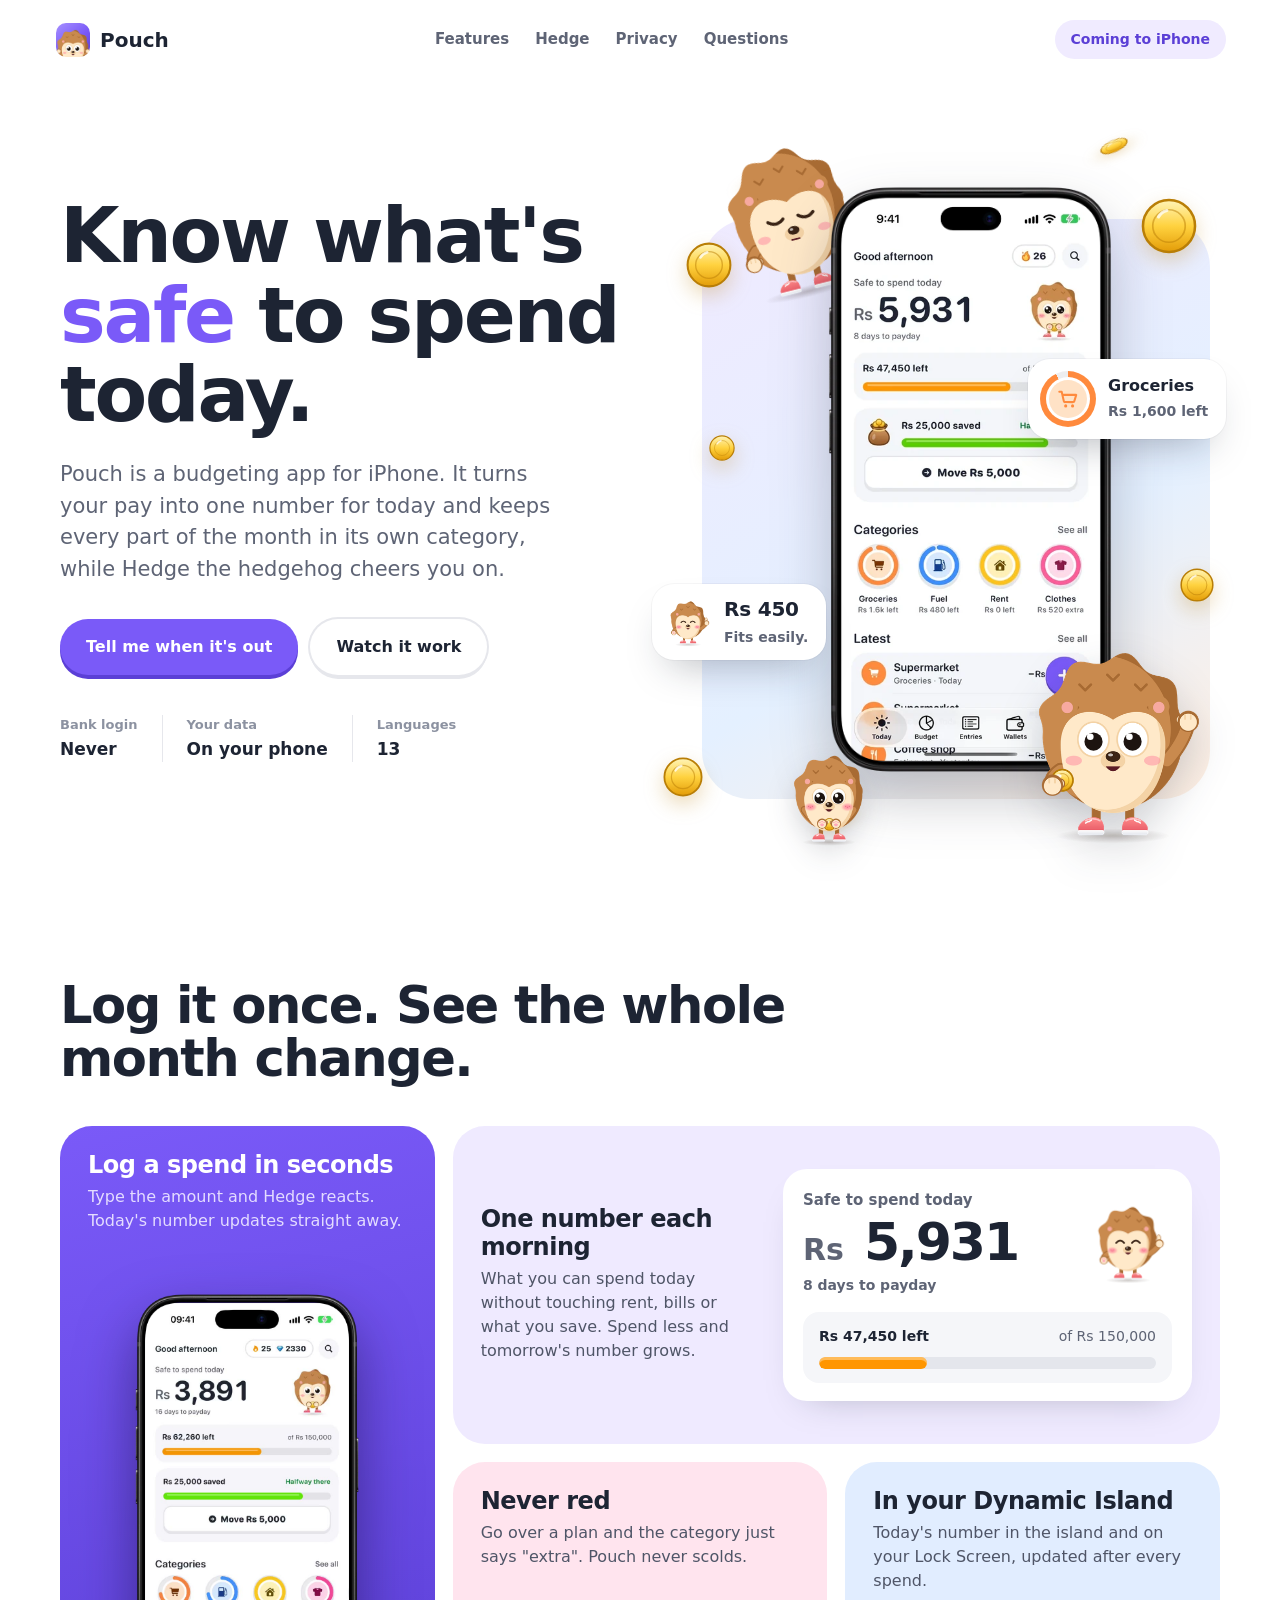
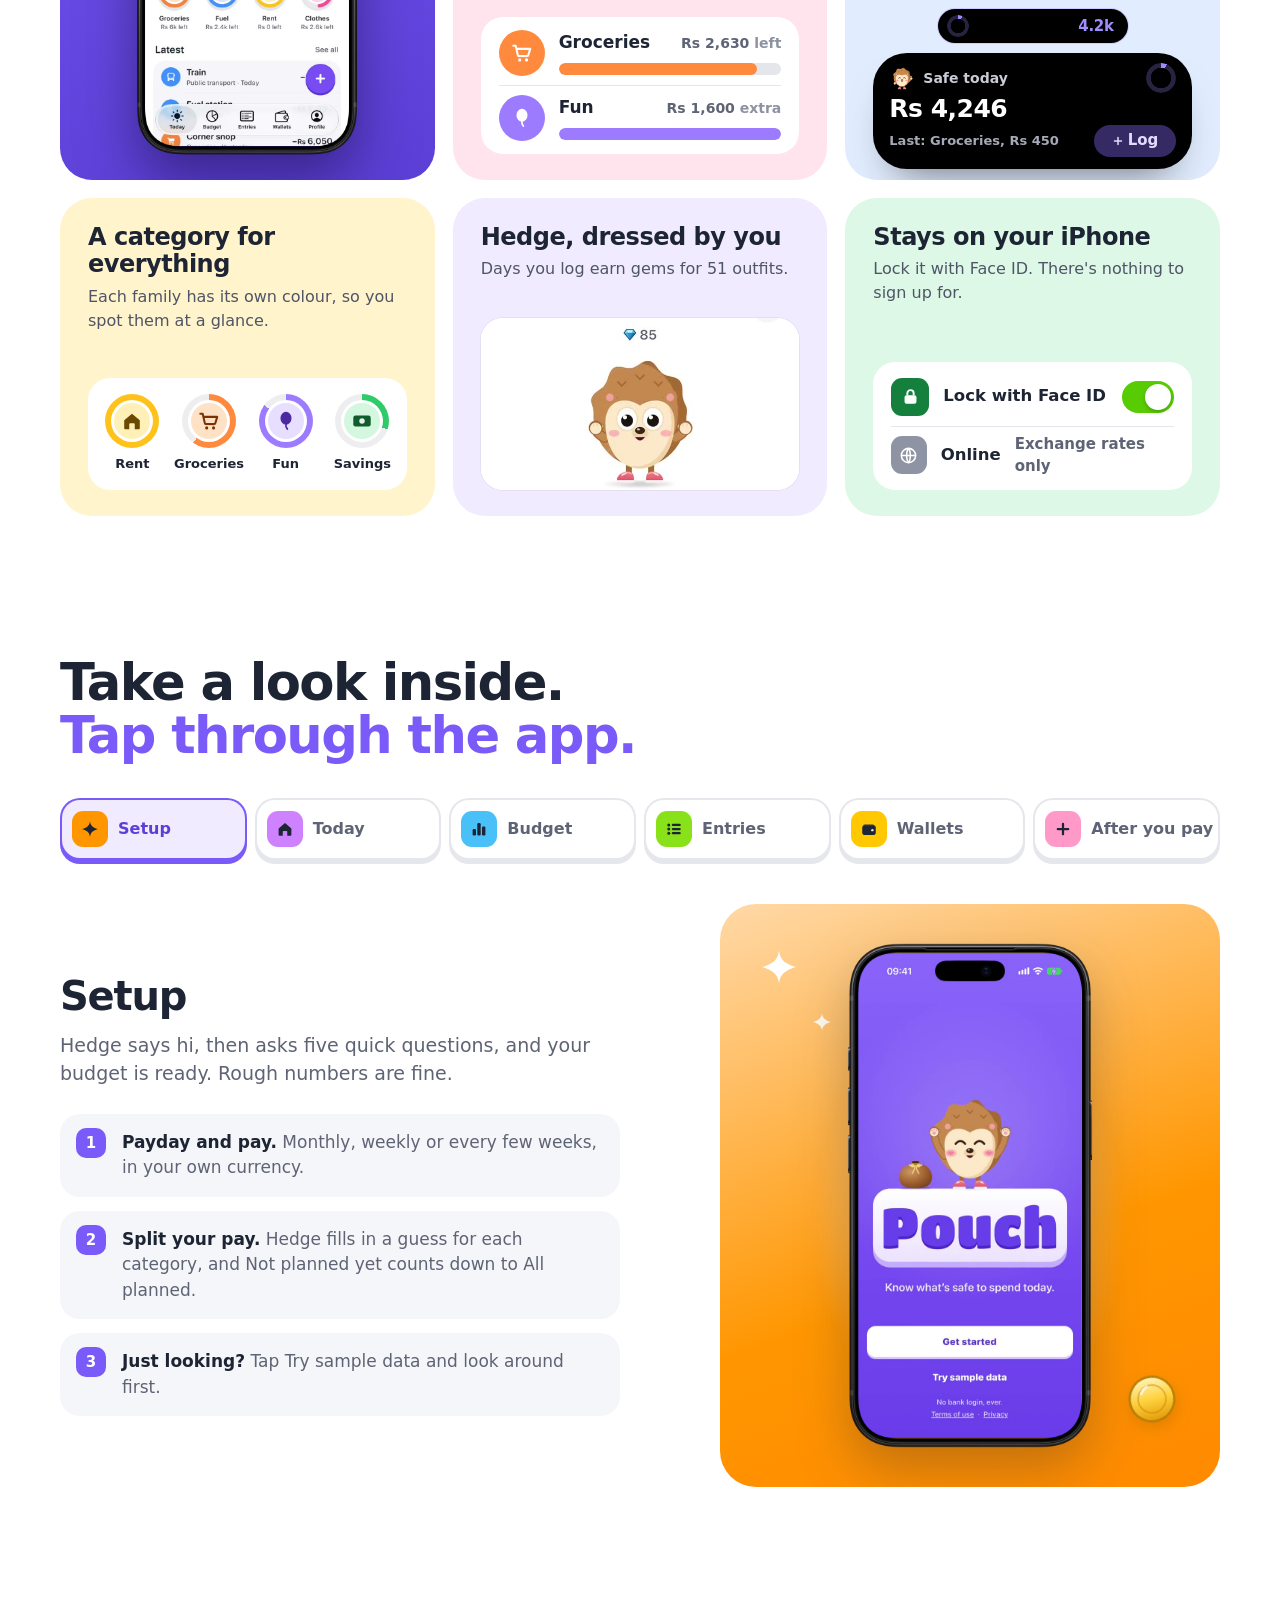
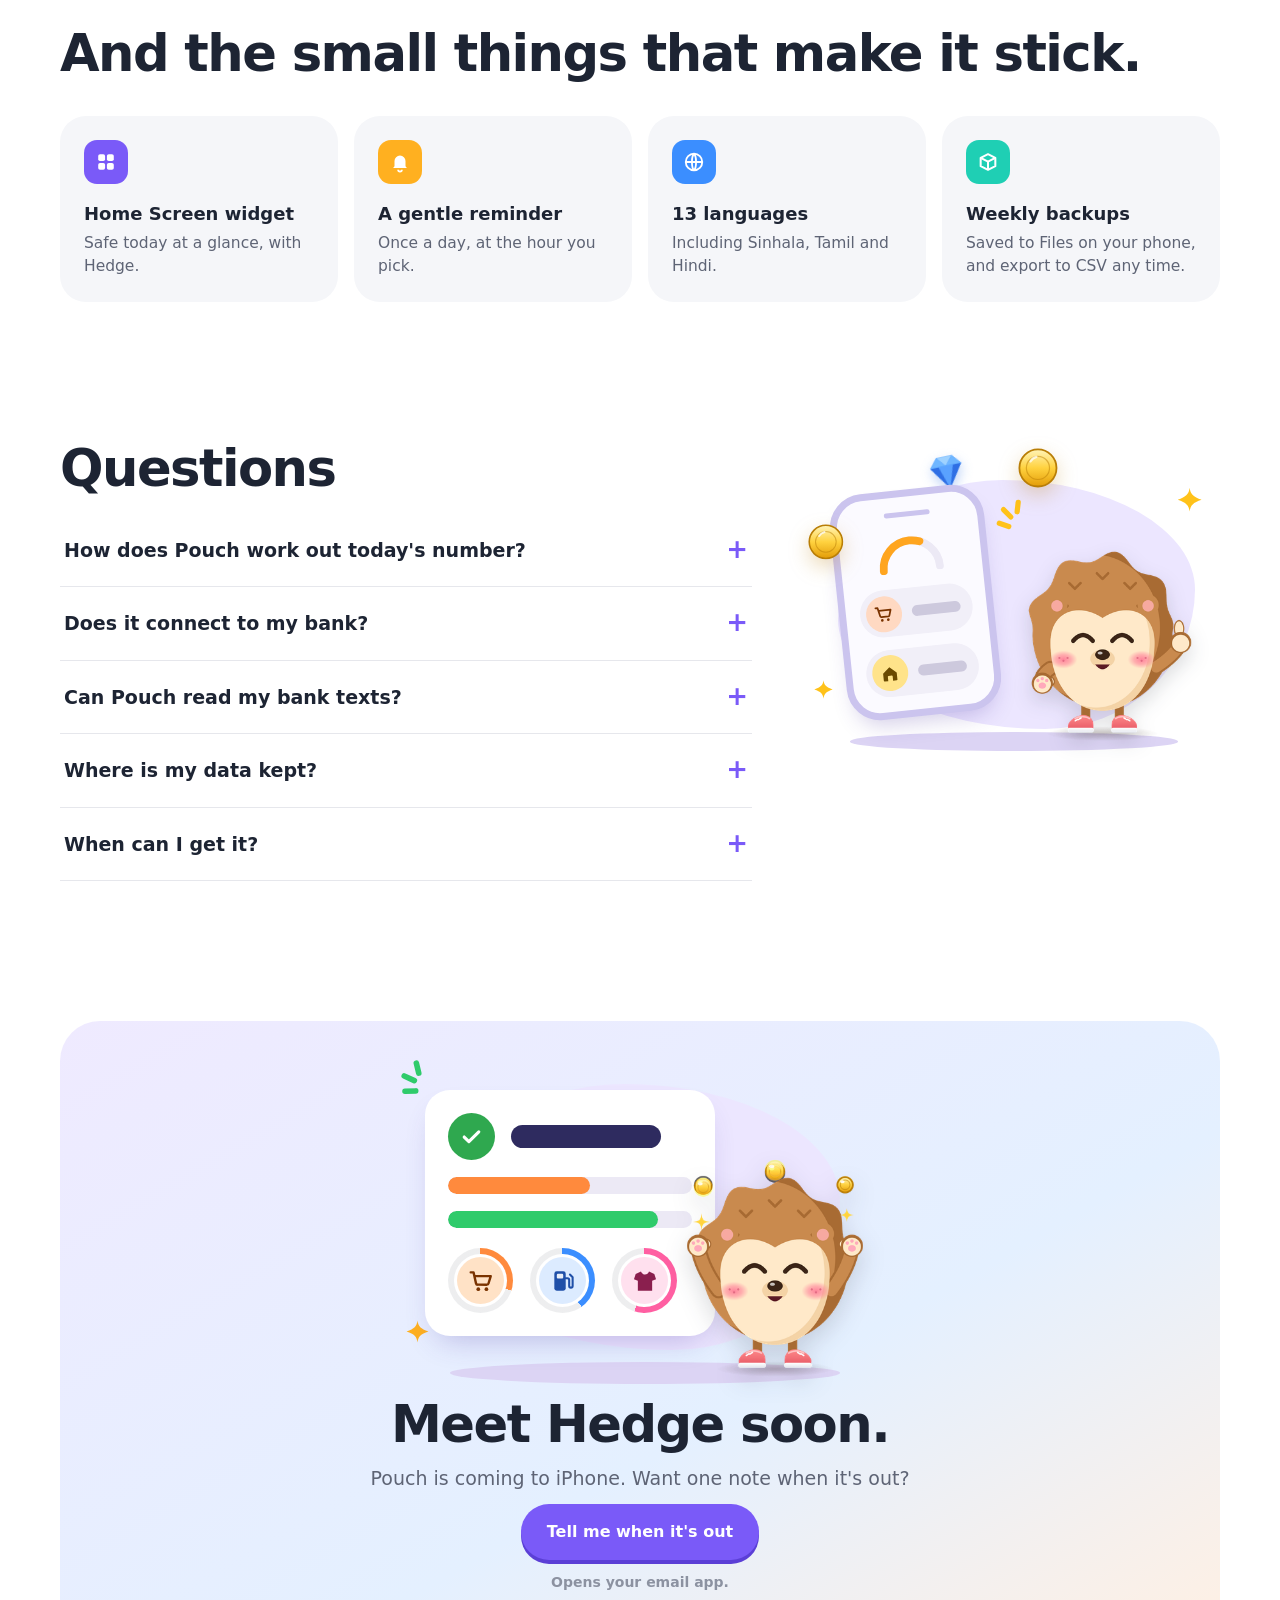
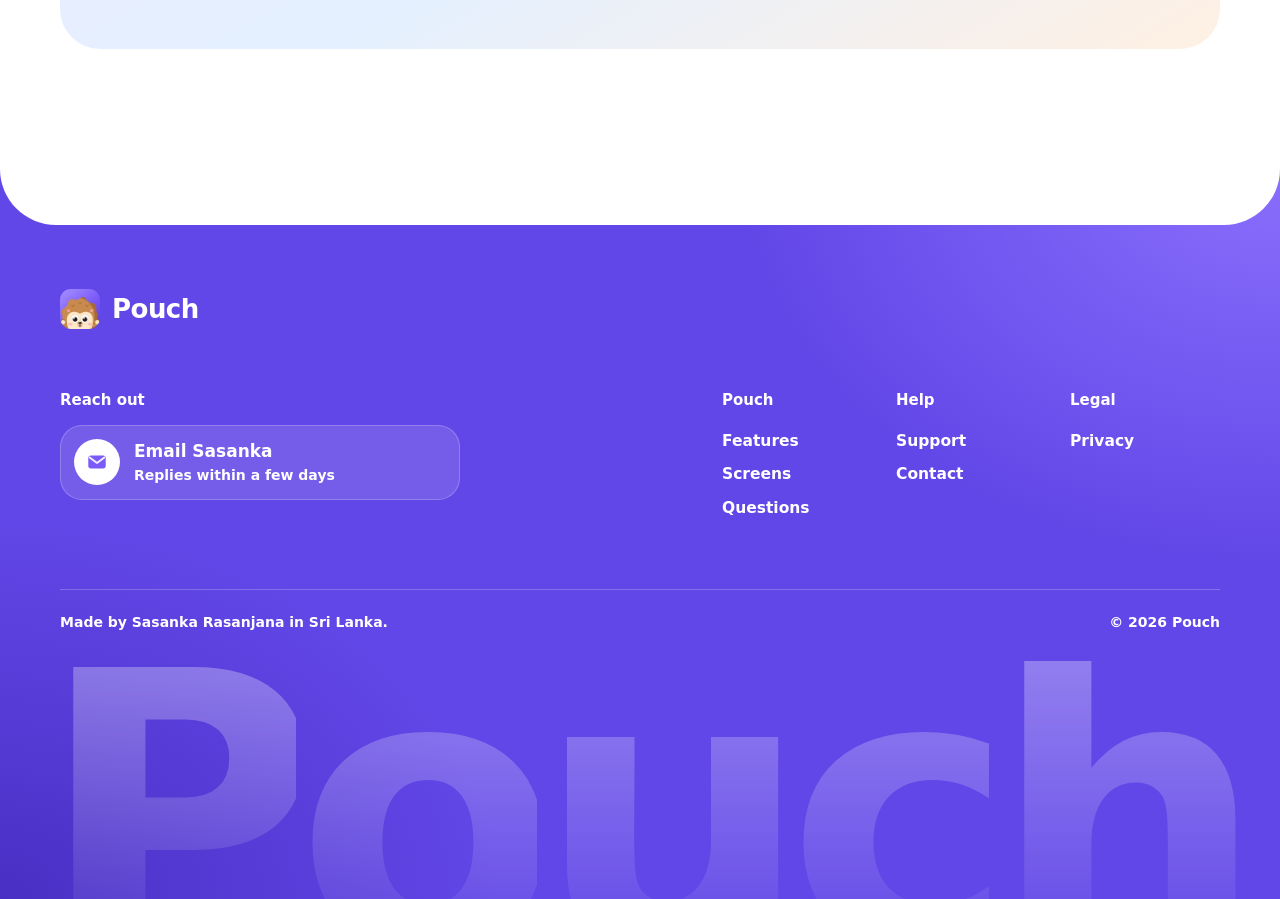
==== index.html @ 50c5413b "Setup clip re-recorded with Hedge's new face The whole setup flow from the current app: welcome intr" ====
<!doctype html>
<html lang="en">
<head>
<meta charset="utf-8">
<meta name="viewport" content="width=device-width, initial-scale=1">
<title>Pouch: a budgeting app that shows what's safe to spend today</title>
<meta name="description" content="Pouch is a budgeting app for iPhone: one safe-to-spend number for today, a category for every part of the month, and Hedge the hedgehog. No bank login.">
<meta name="theme-color" content="#FFFFFF">
<meta name="color-scheme" content="light">
<meta property="og:type" content="website">
<meta property="og:title" content="Pouch: know what's safe to spend today">
<meta property="og:description" content="One number for today, a category for every part of the month, and Hedge the hedgehog cheering you on. No bank login. Coming to iPhone.">
<meta property="og:image" content="https://sasankarasanjana29.github.io/hedge-site/assets/og.png">
<meta property="og:url" content="https://sasankarasanjana29.github.io/hedge-site/">
<meta property="og:image:width" content="1200">
<meta property="og:image:height" content="630">
<meta name="twitter:card" content="summary_large_image">
<link rel="icon" href="assets/favicon.png">
<link rel="apple-touch-icon" href="assets/icon-180.png">
<link rel="canonical" href="https://sasankarasanjana29.github.io/hedge-site/">
<script type="application/ld+json">{"@context": "https://schema.org", "@type": "MobileApplication", "name": "Pouch", "operatingSystem": "iOS", "applicationCategory": "FinanceApplication", "description": "A budgeting app for iPhone that shows what's safe to spend today, keeps every part of the month in its own category, and never asks for a bank login.", "url": "https://sasankarasanjana29.github.io/hedge-site/", "image": "https://sasankarasanjana29.github.io/hedge-site/assets/og.png", "inLanguage": ["en", "si", "ta", "hi", "bn", "es", "pt", "fr", "de", "ru", "ja", "zh", "id"], "author": {"@type": "Person", "name": "Sasanka Rasanjana"}}</script>
<link rel="stylesheet" href="site.css?v=20261112h">
</head>
<body>

<!-- Glyphs drawn once, in the spirit of the app's SF Symbols -->
<svg width="0" height="0" style="position:absolute" aria-hidden="true">
  <symbol id="i-house" viewBox="0 0 24 24"><path d="M3.5 11.2 12 4l8.5 7.2V20a1 1 0 0 1-1 1H15v-5.5a1 1 0 0 0-1-1h-4a1 1 0 0 0-1 1V21H4.5a1 1 0 0 1-1-1z" fill="currentColor"/></symbol>
  <symbol id="i-cart" viewBox="0 0 24 24"><path d="M2.5 4h2.6l2.3 10.2a1.5 1.5 0 0 0 1.5 1.2h8.6a1.5 1.5 0 0 0 1.4-1.1L21 7.5H6.4" fill="none" stroke="currentColor" stroke-width="2.2" stroke-linecap="round" stroke-linejoin="round"/><circle cx="9.5" cy="19.5" r="1.7" fill="currentColor"/><circle cx="17" cy="19.5" r="1.7" fill="currentColor"/></symbol>
  <symbol id="i-balloon" viewBox="0 0 24 24"><ellipse cx="12" cy="9" rx="6" ry="7" fill="currentColor"/><path d="M12 16v2c0 1.5 1.5 1.5 1.5 3" fill="none" stroke="currentColor" stroke-width="1.8" stroke-linecap="round"/></symbol>
  <symbol id="i-note" viewBox="0 0 24 24"><rect x="2.5" y="6" width="19" height="12" rx="2.5" fill="currentColor"/><circle cx="12" cy="12" r="3" fill="#fff" opacity=".9"/></symbol>
  <symbol id="i-plus" viewBox="0 0 24 24"><path d="M12 5v14M5 12h14" stroke="currentColor" stroke-width="3" stroke-linecap="round"/></symbol>
  <symbol id="i-check" viewBox="0 0 24 24"><path d="M5 12.5l4.5 4.5L19 7.5" fill="none" stroke="currentColor" stroke-width="3" stroke-linecap="round" stroke-linejoin="round"/></symbol>
  <symbol id="i-lock" viewBox="0 0 24 24"><rect x="4.5" y="10.5" width="15" height="10.5" rx="2.5" fill="currentColor"/><path d="M8 10.5V8a4 4 0 0 1 8 0v2.5" fill="none" stroke="currentColor" stroke-width="2.4"/></symbol>
  <symbol id="i-phone" viewBox="0 0 24 24"><rect x="6" y="2.5" width="12" height="19" rx="3" fill="none" stroke="currentColor" stroke-width="2.2"/><rect x="10" y="4.6" width="4" height="1.6" rx=".8" fill="currentColor"/></symbol>
  <symbol id="i-globe" viewBox="0 0 24 24"><circle cx="12" cy="12" r="9" fill="none" stroke="currentColor" stroke-width="2"/><path d="M3 12h18M12 3c3 3 3 15 0 18M12 3c-3 3-3 15 0 18" fill="none" stroke="currentColor" stroke-width="2"/></symbol>
  <symbol id="i-box" viewBox="0 0 24 24"><path d="M4 7.5 12 3.5l8 4v9l-8 4-8-4z" fill="none" stroke="currentColor" stroke-width="2.2" stroke-linejoin="round"/><path d="M4 7.5l8 4 8-4M12 11.5v9" fill="none" stroke="currentColor" stroke-width="2.2" stroke-linejoin="round"/></symbol>
  <symbol id="i-bell" viewBox="0 0 24 24"><path d="M6 16.5V11a6 6 0 0 1 12 0v5.5l1.5 2H4.5z" fill="currentColor"/><path d="M10 20.5a2 2 0 0 0 4 0" fill="none" stroke="currentColor" stroke-width="2"/></symbol>
  <linearGradient id="coin-g" x1="0" y1="0" x2="0" y2="1"><stop offset="0" stop-color="#FFF4B8"/><stop offset=".5" stop-color="#FFD23F"/><stop offset="1" stop-color="#E39C08"/></linearGradient>
  <symbol id="coin" viewBox="0 0 40 40"><circle cx="20" cy="20" r="18.6" fill="url(#coin-g)" stroke="#B97E06" stroke-width="1.8"/><circle cx="20" cy="20" r="11.6" fill="none" stroke="#B97E06" stroke-width="1.2" opacity=".5"/><path d="M12.5 13.5a10 10 0 0 1 6-4.6" stroke="#fff" stroke-width="2.2" stroke-linecap="round" fill="none" opacity=".75"/></symbol>
  <symbol id="i-fuel" viewBox="0 0 24 24"><rect x="4" y="3" width="10.5" height="18" rx="2.2" fill="currentColor"/><rect x="6.3" y="5.4" width="5.9" height="4.4" rx="1" fill="#fff" opacity=".9"/><path d="M14.5 9.5h1.6a1.6 1.6 0 0 1 1.6 1.6v5.4a1.6 1.6 0 0 0 3.2 0V8.6L18.4 6" fill="none" stroke="currentColor" stroke-width="1.9" stroke-linecap="round" stroke-linejoin="round"/></symbol>
  <symbol id="i-shirt" viewBox="0 0 24 24"><path d="M8.3 3.2 3.4 5.6 1.8 10.3l3.6 1.5V21h13.2v-9.2l3.6-1.5-1.6-4.7-4.9-2.4c-.6 1.7-2 2.7-3.7 2.7S8.9 4.9 8.3 3.2z" fill="currentColor"/></symbol>
  <symbol id="gem" viewBox="0 0 40 40"><path d="M5 14 12.5 5h15L35 14 20 36z" fill="#3B8EFF"/><path d="M5 14h30L20 36z" fill="#2F6FE4"/><path d="M12.5 5 20 14l7.5-9z" fill="#9FD2FF"/><path d="M5 14l7.5-9L20 14zM20 14l7.5-9L35 14z" fill="#6FB6FF"/><path d="M13 14h14L20 36z" fill="#5AA2FF"/></symbol>
  <symbol id="sparkle" viewBox="0 0 24 24"><path d="M12 1.5c.7 5.6 3 8 10.5 10.5C15 14.5 12.7 16.9 12 22.5c-.7-5.6-3-8-10.5-10.5C9 9.5 11.3 7.1 12 1.5z" fill="currentColor"/></symbol>
  <symbol id="pop" viewBox="0 0 40 40"><path d="M6 26 15 29M10 13l7 7M24 6l-1 9" stroke="currentColor" stroke-width="5" stroke-linecap="round" fill="none"/></symbol>
  <symbol id="i-grid"viewBox="0 0 24 24"><rect x="3.5" y="3.5" width="7.5" height="7.5" rx="2" fill="currentColor"/><rect x="13" y="3.5" width="7.5" height="7.5" rx="2" fill="currentColor"/><rect x="3.5" y="13" width="7.5" height="7.5" rx="2" fill="currentColor"/><rect x="13" y="13" width="7.5" height="7.5" rx="2" fill="currentColor"/></symbol>
  <symbol id="i-chart" viewBox="0 0 24 24"><rect x="3.5" y="12" width="4.5" height="8.5" rx="1.6" fill="currentColor"/><rect x="9.75" y="4" width="4.5" height="16.5" rx="1.6" fill="currentColor"/><rect x="16" y="8.5" width="4.5" height="12" rx="1.6" fill="currentColor"/></symbol>
  <symbol id="i-list" viewBox="0 0 24 24"><g fill="currentColor"><circle cx="5" cy="6.5" r="2"/><circle cx="5" cy="12" r="2"/><circle cx="5" cy="17.5" r="2"/><rect x="9" y="5" width="12" height="3" rx="1.5"/><rect x="9" y="10.5" width="12" height="3" rx="1.5"/><rect x="9" y="16" width="12" height="3" rx="1.5"/></g></symbol>
  <symbol id="i-wallet" viewBox="0 0 24 24"><path d="M5 5.5h12a1.5 1.5 0 0 1 1.5 1.5v1H5.5a1 1 0 0 1 0-2" fill="currentColor" opacity=".6"/><rect x="3" y="7" width="18" height="13" rx="3" fill="currentColor"/><circle cx="16.5" cy="13.5" r="1.6" fill="#fff" opacity=".9"/></symbol>
  <symbol id="i-chev" viewBox="0 0 24 24"><path d="M14.5 5.5 8 12l6.5 6.5" fill="none" stroke="currentColor" stroke-width="2.6" stroke-linecap="round" stroke-linejoin="round"/></symbol>
  <symbol id="i-mail" viewBox="0 0 24 24"><rect x="2.5" y="5" width="19" height="14" rx="3" fill="currentColor"/><path d="m4 7 8 6 8-6" fill="none" stroke="#fff" stroke-width="2" stroke-linecap="round" stroke-linejoin="round" opacity=".9"/></symbol>
</svg>

<header class="nav" id="nav">
  <a class="brand" href="#top" aria-label="Pouch"><img src="assets/icon-180.png" alt="" width="34" height="34"><span>Pouch</span></a>
  <nav class="links" aria-label="Sections">
    <a href="#features">Features</a>
    <a href="#hedge">Hedge</a>
    <a href="#privacy">Privacy</a>
    <a href="#faq">Questions</a>
  </nav>
  <span class="soon">Coming to iPhone</span>
</header>

<!-- A stack of coins at the page's left edge: a coin drops on for each stretch you read (site.js) -->
<div class="side-stack" aria-hidden="true"><div class="stack"></div></div>

<main id="top">

  <!-- ===== Hero: the promise on the left, the app composed on the right ===== -->
  <section class="hero">
    <div class="hero-copy">
      <h1>Know what's <span class="hl">safe</span> to spend today.</h1>
      <p class="lede">Pouch is a budgeting app for iPhone. It turns your pay into one number for today and keeps every part of the month in its own category, while Hedge the hedgehog cheers you on.</p>
      <div class="ctas">
        <a class="btn primary" href="mailto:sasanka.rasanjana29@gmail.com?subject=Tell%20me%20when%20Pouch%20is%20out&amp;body=Hi%2C%20please%20let%20me%20know%20when%20Pouch%20is%20on%20the%20App%20Store.">Tell me when it's out</a>
        <a class="btn ghost" href="#features">Watch it work</a>
      </div>
      <dl class="spec">
        <div><dt>Bank login</dt><dd>Never</dd></div>
        <div><dt>Your data</dt><dd>On your phone</dd></div>
        <div><dt>Languages</dt><dd>13</dd></div>
      </dl>
    </div>

    <div class="hero-art" aria-hidden="true">
      <div class="blob"></div>
      <!-- Coins drifting round the phone: some face on, some tipped onto their edge -->
      <svg class="coin c1"><use href="#coin"/></svg>
      <svg class="coin c2 tilt"><use href="#coin"/></svg>
      <svg class="coin c3"><use href="#coin"/></svg>
      <svg class="coin c4 tilt"><use href="#coin"/></svg>
      <svg class="coin c5"><use href="#coin"/></svg>
      <svg class="coin c6"><use href="#coin"/></svg>
      <svg class="coin c7 tilt"><use href="#coin"/></svg>
      <svg class="coin c8"><use href="#coin"/></svg>
      <!-- Sleepy Hedge peeking out from behind the phone -->
      <!-- Hedge asleep behind the phone: he breathes, and z's drift up from him on a loop (site.css) -->
      <div class="hedge-peek" aria-hidden="true"><img src="assets/hedge-sleepy-still.png" alt="" width="360" height="360"><span class="z z1">z</span><span class="z z2">z</span><span class="z z3">z</span></div>
      <figure class="phone hero-phone">
        <img src="assets/screen-today.webp?v=2" alt="" width="402" height="874">
      </figure>
      <div class="float react-card"><img src="assets/hedge-thumbsUp.png" alt=""><div><b>Rs 450</b><span>Fits easily.</span></div></div>
      <div class="float ring-card">
        <span class="ring" style="--p:.93;--c:#FF8A3D;--t:#FFE2C6"><svg><use href="#i-cart"/></svg></span>
        <div><b>Groceries</b><span>Rs 1,600 left</span></div>
      </div>
      <!-- Waving Hedge with his pupils drawn live (in the picture's own 360 px units) so they follow the cursor -->
      <div class="hero-hedge">
        <img src="assets/hedge-wave-eyes.png" alt="" width="360" height="360">
        <svg class="eyes" viewBox="0 0 360 360">
          <clipPath id="eye-l"><ellipse cx="131" cy="163.4" rx="27.7" ry="30.8"/></clipPath>
          <clipPath id="eye-r"><ellipse cx="205.6" cy="162.5" rx="28.1" ry="31.7"/></clipPath>
          <g clip-path="url(#eye-l)"><g class="pupil" data-eye="131 163.4 9.3 12.4" data-rest="131.7 168"><circle cx="131.7" cy="168" r="17.2" fill="#1D1410"/><circle cx="125.6" cy="158.7" r="6.3" fill="#fff"/></g></g>
          <g clip-path="url(#eye-r)"><g class="pupil" data-eye="205.6 162.5 9.7 13.3" data-rest="205.7 168"><circle cx="205.7" cy="168" r="17.2" fill="#1D1410"/><circle cx="199.7" cy="158.7" r="6.3" fill="#fff"/></g></g>
        </svg>
      </div>
      <img class="hedge-small" src="assets/hedge-hold.png" alt="">
    </div>
  </section>

  <!-- ===== Bento: every feature, each card drawn in the app's own style ===== -->
  <section class="bento-wrap" id="features">
    <h2>Log it once. See the whole month change.</h2>
    <div class="bento">

      <!-- Tall: the habit itself, as a real recording -->
      <article class="card tall lav-deep">
        <div class="card-copy"><h3>Log a spend in seconds</h3><p>Type the amount and Hedge reacts. Today's number updates straight away.</p></div>
        <figure class="phone clip-phone"><video class="clip" src="assets/clip-log.mp4" poster="assets/clip-log.jpg" muted loop playsinline preload="metadata" aria-label="Logging Rs 450 in Groceries: Hedge says it fits easily, and Groceries drops to Rs 5,560 left"></video></figure>
      </article>

      <article class="card wide lav">
        <div class="card-copy"><h3>One number each morning</h3><p>What you can spend today without touching rent, bills or what you save. Spend less and tomorrow's number grows.</p></div>
        <div class="art safe-art">
          <div class="safe-num"><small>Safe to spend today</small><strong><span>Rs</span> 5,931</strong><em>8 days to payday</em></div>
          <img src="assets/hedge-thumbsUp.png" alt="" width="120" height="120">
          <div class="month-bar"><div><b>Rs 47,450 left</b><span>of Rs 150,000</span></div><i><u style="width:32%"></u></i></div>
        </div>
      </article>

      <article class="card rose">
        <div class="card-copy"><h3>Never red</h3><p>Go over a plan and the category just says "extra". Pouch never scolds.</p></div>
        <div class="art pot-rows">
          <div class="pot-row">
            <span class="dot" style="background:#FF8A3D"><svg><use href="#i-cart"/></svg></span>
            <div class="pot-mid"><div class="pot-top"><b>Groceries</b><span><em>Rs 2,630</em> left</span></div><i><u style="width:89%;background:#FF8A3D"></u></i></div>
          </div>
          <div class="pot-row">
            <span class="dot" style="background:#9D7BFF"><svg><use href="#i-balloon"/></svg></span>
            <div class="pot-mid"><div class="pot-top"><b>Fun</b><span><em>Rs 1,600</em> extra</span></div><i><u style="width:100%;background:#9D7BFF"></u></i></div>
          </div>
        </div>
      </article>

      <article class="card sky">
        <div class="card-copy"><h3>In your Dynamic Island</h3><p>Today's number in the island and on your Lock Screen, updated after every spend.</p></div>
        <div class="art isl-stack">
          <div class="island compact"><span class="cring" style="--p:.063"></span><span class="cam"></span><b>4.2k</b></div>
          <div class="island mini">
            <div class="isl-top"><img src="assets/hedge-thumbsUp.png" alt=""><span>Safe today</span><span class="ering" style="--p:.063"></span></div>
            <strong>Rs 4,246</strong>
            <div class="isl-row"><span>Last: Groceries, Rs 450</span><i><svg><use href="#i-plus"/></svg>Log</i></div>
          </div>
        </div>
      </article>

      <article class="card hon">
        <div class="card-copy"><h3>A category for everything</h3><p>Each family has its own colour, so you spot them at a glance.</p></div>
        <div class="art rings-row">
          <div class="pr"><span class="ring" style="--p:1;--c:#FFC21A;--t:#FFF0B8"><svg style="color:#6B4A00"><use href="#i-house"/></svg></span><b>Rent</b><small>Paid</small></div>
          <div class="pr"><span class="ring" style="--p:.6;--c:#FF8A3D;--t:#FFE2C6"><svg style="color:#7A3300"><use href="#i-cart"/></svg></span><b>Groceries</b><small>Rs 2.6k left</small></div>
          <div class="pr"><span class="ring" style="--p:.85;--c:#9D7BFF;--t:#E8DEFF"><svg style="color:#4A2A9E"><use href="#i-balloon"/></svg></span><b>Fun</b><small>Rs 900 left</small></div>
          <div class="pr"><span class="ring" style="--p:.3;--c:#2FCB6B;--t:#D4F7DF"><svg style="color:#0F5C2C"><use href="#i-note"/></svg></span><b>Savings</b><small>Rs 10k left</small></div>
        </div>
      </article>

      <!-- Tall: Hedge being dressed, as a real recording -->
      <article class="card grape" id="hedge">
        <div class="card-copy"><h3>Hedge, dressed by you</h3><p>Days you log earn gems for 51 outfits.</p></div>
        <div class="closeup"><video class="clip" src="assets/clip-wardrobe.mp4" poster="assets/clip-wardrobe.jpg" muted loop playsinline preload="metadata" aria-label="Trying a beanie, a party hat and round glasses on Hedge"></video></div>
      </article>

      <article class="card leaf" id="privacy">
        <div class="card-copy"><h3>Stays on your iPhone</h3><p>Lock it with Face ID. There's nothing to sign up for.</p></div>
        <div class="art rows">
          <div class="r"><span class="tile" style="background:#15803D"><svg><use href="#i-lock"/></svg></span><b>Lock with Face ID</b><i class="switch on"></i></div>
          <div class="r"><span class="tile" style="background:#8E94A3"><svg><use href="#i-globe"/></svg></span><b>Online</b><span class="val">Exchange rates only</span></div>
        </div>
      </article>
    </div>
  </section>

  <!-- ===== Feature explanations: the real screens, what each part does ===== -->
  <!-- ===== The screens: chunky tabs switch one panel at a time (site.js); without JavaScript all six show ===== -->
  <section class="screens" id="screens">
    <h2>Take a look inside.<br><span class="hl">Tap through the app.</span></h2>
    <div class="tabs" role="tablist" aria-label="Screens">
      <button class="tab" role="tab" id="tab-setup" aria-selected="true" aria-controls="setup"><span class="tab-dot" style="background:#FF9600"><svg><use href="#sparkle"/></svg></span>Setup</button>
      <button class="tab" role="tab" id="tab-today" aria-selected="false" aria-controls="today" tabindex="-1"><span class="tab-dot" style="background:#CE82FF"><svg><use href="#i-house"/></svg></span>Today</button>
      <button class="tab" role="tab" id="tab-budget" aria-selected="false" aria-controls="budget" tabindex="-1"><span class="tab-dot" style="background:#49C0F8"><svg><use href="#i-chart"/></svg></span>Budget</button>
      <button class="tab" role="tab" id="tab-entries" aria-selected="false" aria-controls="entries" tabindex="-1"><span class="tab-dot" style="background:#89E219"><svg><use href="#i-list"/></svg></span>Entries</button>
      <button class="tab" role="tab" id="tab-wallets" aria-selected="false" aria-controls="wallets" tabindex="-1"><span class="tab-dot" style="background:#FFC800"><svg><use href="#i-wallet"/></svg></span>Wallets</button>
      <button class="tab" role="tab" id="tab-after-you-pay" aria-selected="false" aria-controls="after-you-pay" tabindex="-1"><span class="tab-dot" style="background:#FF9AC8"><svg><use href="#i-plus"/></svg></span>After you pay</button>
    </div>
    <div class="panel on" id="setup" role="tabpanel" aria-labelledby="tab-setup">
      <div class="panel-copy">
        <h3>Setup</h3>
        <p>Hedge says hi, then asks five quick questions, and your budget is ready. Rough numbers are fine.</p>
        <ol class="points">
          <li><b>Payday and pay.</b> Monthly, weekly or every few weeks, in your own currency.</li>
          <li><b>Split your pay.</b> Hedge fills in a guess for each category, and Not planned yet counts down to All planned.</li>
          <li><b>Just looking?</b> Tap Try sample data and look around first.</li>
        </ol>
      </div>
      <div class="stage st-orange"><svg class="deco k1" aria-hidden="true"><use href="#sparkle"/></svg><svg class="deco k2" aria-hidden="true"><use href="#sparkle"/></svg><svg class="deco cn" aria-hidden="true"><use href="#coin"/></svg><figure class="phone"><video class="clip" src="assets/clip-setup.mp4?v=3" poster="assets/clip-setup.jpg?v=3" muted loop playsinline preload="metadata" aria-label="On the welcome screen the Pouch name pops up on a wall, Hedge climbs on and fills his pouch with coins; then he says hi, asks about payday, pay and the money you have now, splits the pay across categories and offers to save a share each month"></video></figure></div>
    </div>
    <div class="panel" id="today" role="tabpanel" aria-labelledby="tab-today">
      <div class="panel-copy">
        <h3>Today</h3>
        <p>The first thing you see is what's safe to spend today. Underneath sits the month at a glance: what's left, what you're saving, and every category.</p>
        <ol class="points">
          <li><b>Safe to spend today.</b> Your month's money less bills and savings, shared over the days left.</li>
          <li><b>Savings goal.</b> What you've set aside this month, and one tap to move the rest.</li>
          <li><b>Latest.</b> Your last few spends, with anything new to check marked.</li>
        </ol>
      </div>
      <div class="stage st-purple"><svg class="deco k1" aria-hidden="true"><use href="#sparkle"/></svg><svg class="deco k2" aria-hidden="true"><use href="#sparkle"/></svg><svg class="deco cn" aria-hidden="true"><use href="#coin"/></svg><figure class="phone"><img src="assets/screen-today.webp?v=2" alt="Today: the safe number, this month's money left, saving and categories" width="402" height="874" loading="lazy"></figure></div>
    </div>
    <div class="panel" id="budget" role="tabpanel" aria-labelledby="tab-budget">
      <div class="panel-copy">
        <h3>Budget</h3>
        <p>Every category with its plan and what's left, grouped by family. Budget by calendar month or from payday to payday.</p>
        <ol class="points">
          <li><b>Bills tick to Paid</b> once they go out, so you know they're done.</li>
          <li><b>Overview and insights</b> show where the month went.</li>
          <li><b>Leftovers can carry</b> into next month when you switch it on.</li>
        </ol>
      </div>
      <div class="stage st-blue"><svg class="deco k1" aria-hidden="true"><use href="#sparkle"/></svg><svg class="deco k2" aria-hidden="true"><use href="#sparkle"/></svg><svg class="deco cn" aria-hidden="true"><use href="#coin"/></svg><figure class="phone"><img src="assets/screen-budget.webp" alt="Budget: what's left this month, categories grouped by family" width="402" height="874" loading="lazy"></figure></div>
    </div>
    <div class="panel" id="entries" role="tabpanel" aria-labelledby="tab-entries">
      <div class="panel-copy">
        <h3>Entries</h3>
        <p>Your income, spending and moves this month, day by day. Pay and regular bills post themselves on their day.</p>
        <ol class="points">
          <li><b>Coming up</b> lists what's scheduled for the next six weeks.</li>
          <li><b>Search and filters</b> find any entry in seconds.</li>
          <li><b>Swipe to delete,</b> with an undo if you change your mind.</li>
        </ol>
      </div>
      <div class="stage st-green"><svg class="deco k1" aria-hidden="true"><use href="#sparkle"/></svg><svg class="deco k2" aria-hidden="true"><use href="#sparkle"/></svg><svg class="deco cn" aria-hidden="true"><use href="#coin"/></svg><figure class="phone"><img src="assets/screen-entries.webp" alt="Entries: income, spending and moves this month, then every entry by day" width="402" height="874" loading="lazy"></figure></div>
    </div>
    <div class="panel" id="wallets" role="tabpanel" aria-labelledby="tab-wallets">
      <div class="panel-copy">
        <h3>Wallets</h3>
        <p>Cash, bank, savings and cards in one place, with your net worth on top. Moving money between them is one entry.</p>
        <ol class="points">
          <li><b>Net worth</b> at a glance: wallets less what's owed on cards.</li>
          <li><b>Tap a wallet</b> to see its income, spending, where it went and its five most recent entries.</li>
          <li><b>Paying a card</b> is a move, so it never counts as spending twice.</li>
        </ol>
      </div>
      <div class="stage st-gold"><svg class="deco k1" aria-hidden="true"><use href="#sparkle"/></svg><svg class="deco k2" aria-hidden="true"><use href="#sparkle"/></svg><svg class="deco cn" aria-hidden="true"><use href="#coin"/></svg><figure class="phone"><video class="clip" src="assets/clip-wallets.mp4?v=2" poster="assets/clip-wallets.jpg?v=2" muted loop playsinline preload="metadata" aria-label="The Wallets tab lists every wallet; tapping the card opens its page with what was spent, where it went and recent activity"></video></figure></div>
    </div>
    <div class="panel" id="after-you-pay" role="tabpanel" aria-labelledby="tab-after-you-pay">
      <div class="panel-copy">
        <h3>Add after you pay</h3>
        <p>Your bank texts you after a card payment. Copy that text and Pouch does the typing. No setup, and it works with any bank.</p>
        <ol class="points">
          <li><b>Copy the bank text.</b> Press and hold the message, then tap Copy.</li>
          <li><b>Tap Paste bank text.</b> Open Pouch and tap +. The amount and shop fill in, and if the text names your card, its wallet is picked too. A cash withdrawal becomes a move to Cash.</li>
          <li><b>Or ask Siri.</b> Say "Hey Siri, log a spend in Pouch". Pouch stays closed and asks Just paid? next time you open it.</li>
        </ol>
      </div>
      <div class="stage st-pink"><svg class="deco k1" aria-hidden="true"><use href="#sparkle"/></svg><svg class="deco k2" aria-hidden="true"><use href="#sparkle"/></svg><svg class="deco cn" aria-hidden="true"><use href="#coin"/></svg><figure class="phone"><img src="assets/screen-paste.webp" alt="New entry with a Paste bank text row, offered right after a bank text was copied" width="402" height="874" loading="lazy"></figure></div>
    </div>
  </section>

  <!-- ===== Small but useful ===== -->
  <section class="smalls">
    <h2>And the small things that make it stick.</h2>
    <div class="small-grid">
      <div><span class="tile" style="background:#7A5AF8"><svg><use href="#i-grid"/></svg></span><b>Home Screen widget</b><p>Safe today at a glance, with Hedge.</p></div>
      <div><span class="tile" style="background:#FFB020"><svg><use href="#i-bell"/></svg></span><b>A gentle reminder</b><p>Once a day, at the hour you pick.</p></div>
      <div><span class="tile" style="background:#3B8EFF"><svg><use href="#i-globe"/></svg></span><b>13 languages</b><p>Including Sinhala, Tamil and Hindi.</p></div>
      <div><span class="tile" style="background:#1FCFB4"><svg><use href="#i-box"/></svg></span><b>Weekly backups</b><p>Saved to Files on your phone, and export to CSV any time.</p></div>
    </div>
  </section>

  <!-- ===== FAQ ===== -->
  <section class="faq" id="faq">
    <!-- Hedge beside a little phone showing today's gauge, drawn in code -->
    <div class="faq-art scene scene-phone" aria-hidden="true">
      <div class="s-blob"></div><div class="s-floor"></div>
      <svg class="s-gem"><use href="#gem"/></svg>
      <svg class="coin s-c1"><use href="#coin"/></svg>
      <svg class="coin s-c2"><use href="#coin"/></svg>
      <svg class="s-spark s-k1"><use href="#sparkle"/></svg>
      <svg class="s-spark s-k2"><use href="#sparkle"/></svg>
      <div class="mini-phone">
        <i class="mp-notch"></i>
        <svg class="mp-gauge" viewBox="0 0 100 56"><path d="M10 50a40 40 0 0 1 80 0" pathLength="100" stroke="#ECE9F5" stroke-width="11" stroke-linecap="round" fill="none"/><path d="M10 50a40 40 0 0 1 80 0" pathLength="100" stroke-dasharray="62 100" stroke="#FFA51F" stroke-width="11" stroke-linecap="round" fill="none"/></svg>
        <div class="mp-row"><span class="mp-dot" style="background:#FFD9C2;color:#7A3300"><svg><use href="#i-cart"/></svg></span><i></i></div>
        <div class="mp-row"><span class="mp-dot" style="background:#FFE38A;color:#6B4A00"><svg><use href="#i-house"/></svg></span><i></i></div>
      </div>
      <svg class="s-pop"><use href="#pop"/></svg>
      <img class="s-hedge" src="assets/hedge-thumbsUp.png" alt="" width="360" height="360" loading="lazy">
    </div>
    <div class="faq-list">
    <h2>Questions</h2>
    <details><summary>How does Pouch work out today's number?</summary><p>It takes the money for your month, sets aside your bills and what you chose to save, and shares the rest over the days left. Every spend you log moves it.</p></details>
    <details><summary>Does it connect to my bank?</summary><p>No. You log a spend in a few taps, and that small habit is what keeps your money in mind. Pouch never asks for a bank login.</p></details>
    <details><summary>Can Pouch read my bank texts?</summary><p>No. Pouch never reads your messages. When you copy a bank text yourself and tap Paste bank text, Pouch reads only that copied text, on your iPhone, to fill in the amount and shop.</p></details>
    <details><summary>Where is my data kept?</summary><p>Only on your iPhone. There is no Pouch account and no Pouch server. A backup is saved once a week in the Files app.</p></details>
    <details><summary>When can I get it?</summary><p>Pouch is being tested now and is coming to the App Store for iPhone.</p></details>
    </div>
  </section>

  <section class="end">
    <!-- Hedge cheering beside a month that's on track, drawn in code -->
    <div class="end-art scene scene-done" aria-hidden="true">
      <div class="s-blob"></div><div class="s-floor"></div>
      <svg class="s-pop"><use href="#pop"/></svg>
      <svg class="s-spark s-k1"><use href="#sparkle"/></svg>
      <div class="done-card">
        <div class="dc-top"><span class="dc-check"><svg><use href="#i-check"/></svg></span><i></i></div>
        <div class="dc-bar"><u style="width:58%;background:#FF8A3D"></u></div>
        <div class="dc-bar"><u style="width:86%;background:#2FCB6B"></u></div>
        <div class="dc-rings">
          <span class="ring" style="--p:.3;--c:#FF8A3D;--t:#FFE2C6"><svg style="color:#7A3300"><use href="#i-cart"/></svg></span>
          <span class="ring" style="--p:.4;--c:#3B8EFF;--t:#DCEBFF"><svg style="color:#1F4FA8"><use href="#i-fuel"/></svg></span>
          <span class="ring" style="--p:.55;--c:#FF5FA2;--t:#FFE0EE"><svg style="color:#8A1F4E"><use href="#i-shirt"/></svg></span>
        </div>
      </div>
      <img class="s-hedge" src="assets/hedge-cheer.png" alt="" width="360" height="360" loading="lazy">
    </div>
    <h2>Meet Hedge soon.</h2>
    <p>Pouch is coming to iPhone. Want one note when it's out?</p>
    <a class="btn primary" href="mailto:sasanka.rasanjana29@gmail.com?subject=Tell%20me%20when%20Pouch%20is%20out&amp;body=Hi%2C%20please%20let%20me%20know%20when%20Pouch%20is%20on%20the%20App%20Store.">Tell me when it's out</a>
    <small class="hint">Opens your email app.</small>
  </section>
</main>

<!-- The footer tucks under the page's rounded bottom edge; the big wordmark runs off the foot -->
<footer class="footer">
  <div class="footer-in">
    <a class="footer-brand" href="#top"><img src="assets/icon-180.png" alt="" width="40" height="40"><span>Pouch</span></a>
    <div class="footer-grid">
      <div class="reach">
        <b>Reach out</b>
        <a class="reach-card" href="mailto:sasanka.rasanjana29@gmail.com?subject=Pouch">
          <span class="reach-icon"><svg><use href="#i-mail"/></svg></span>
          <span><strong>Email Sasanka</strong><small>Replies within a few days</small></span>
        </a>
      </div>
      <nav class="footer-cols" aria-label="Footer">
        <div><b>Pouch</b><a href="#features">Features</a><a href="#screens">Screens</a><a href="#faq">Questions</a></div>
        <div><b>Help</b><a href="support.html">Support</a><a href="mailto:sasanka.rasanjana29@gmail.com">Contact</a></div>
        <div><b>Legal</b><a href="privacy.html">Privacy</a></div>
      </nav>
    </div>
    <div class="footer-base"><span>Made by Sasanka Rasanjana in Sri Lanka.</span><span>&copy; 2026 Pouch</span></div>
  </div>
  <div class="wordmark" aria-hidden="true"><span>P</span><span>o</span><span>u</span><span>c</span><span>h</span></div>
</footer>

<script src="site.js?v=20261112h" defer></script>
</body>
</html>
---- site.css ----
/* Pouch site, direction A (the user's pick): a clean hero with the app composed around the phone,
   then a bento of features where every card draws the real piece of the app in its own style
   (palette.ts colours, chunky buttons, pot rings, the Dynamic Island), then the screens explained.
   No web fonts, no third parties, no emoji. */

:root {
  --page: #FFFFFF;
  --ink: #1D2433;
  --soft: #5E6475;
  --faint: #8C92A1;
  --card: #F5F6F9;
  --line: #E6E7EC;
  --brand: #7A5AF8;
  --lip: #5B3FD6;
  --tint: #F0EBFF;
  --max: 1200px;
}

* { box-sizing: border-box; }
html { scroll-behavior: smooth; -webkit-text-size-adjust: 100%; }
@media (prefers-reduced-motion: reduce) { html { scroll-behavior: auto; } }
body { margin: 0; background: var(--page); color: var(--ink); font: 17px/1.5 ui-rounded, "SF Pro Rounded", -apple-system, system-ui, "Segoe UI", Roboto, sans-serif; -webkit-font-smoothing: antialiased; }
img { max-width: 100%; display: block; }
a { color: inherit; }
h1, h2, h3 { margin: 0; font-weight: 800; letter-spacing: -0.03em; line-height: 1.04; }
h1 { font-size: clamp(44px, 6vw, 80px); }
h2 { font-size: clamp(32px, 4vw, 52px); }
h3 { font-size: 24px; letter-spacing: -0.02em; line-height: 1.15; }
p { margin: 0; }
svg { width: 1em; height: 1em; }
:focus-visible { outline: 3px solid var(--brand); outline-offset: 3px; border-radius: 12px; }

/* ---------- Nav ---------- */
.nav { position: sticky; top: 10px; z-index: 20; max-width: var(--max); margin: 10px auto 0; padding: 10px 14px 10px 16px; display: flex; align-items: center; gap: 24px; border-radius: 999px; transition: background .25s ease, box-shadow .25s ease; }
.nav.lifted { background: rgba(255, 255, 255, .78); backdrop-filter: blur(18px) saturate(170%); -webkit-backdrop-filter: blur(18px) saturate(170%); box-shadow: 0 8px 30px rgba(29, 36, 51, .08), 0 0 0 1px rgba(29, 36, 51, .05); }
.brand { display: flex; align-items: center; gap: 10px; text-decoration: none; font-weight: 800; font-size: 20px; }
.brand img { border-radius: 10px; }
.links { display: flex; gap: 26px; margin: 0 auto; }
.links a { text-decoration: none; color: var(--soft); font-weight: 650; font-size: 15px; }
.links a:hover { color: var(--ink); }
.soon { background: var(--tint); color: var(--lip); font-weight: 800; font-size: 14px; padding: 9px 16px; border-radius: 999px; white-space: nowrap; }

main { max-width: var(--max); margin: 0 auto; padding: 0 20px; }

/* ---------- Buttons: the app's chunky press ---------- */
.btn { display: inline-flex; align-items: center; justify-content: center; height: 56px; padding: 0 26px; border-radius: 999px; font-weight: 800; font-size: 16px; text-decoration: none; white-space: nowrap; transition: transform .1s ease, box-shadow .1s ease; }
.btn.primary { background: var(--brand); color: #fff; box-shadow: 0 4px 0 var(--lip); cursor: default; }
.btn.ghost { background: #fff; box-shadow: 0 0 0 2px var(--line), 0 4px 0 var(--line); }
.btn.ghost:active { transform: translateY(3px); box-shadow: 0 0 0 2px var(--line), 0 1px 0 var(--line); }

/* ---------- Spec rows: label over value, the app's .meta style ---------- */
.spec { display: flex; gap: 0; margin: 40px 0 0; }
.spec div { padding: 0 24px; border-left: 1px solid var(--line); }
.spec div:first-child { padding-left: 0; border-left: 0; }
.spec dt { font-size: 13px; color: var(--faint); font-weight: 700; }
.spec dd { margin: 2px 0 0; font-weight: 800; font-size: 17px; }

/* ---------- Hero ---------- */
.hero { display: grid; grid-template-columns: 1fr 1fr; gap: 24px; align-items: center; min-height: 680px; padding: 40px 0 20px; }
.hl { color: var(--brand); }
.lede { font-size: 21px; color: var(--soft); margin-top: 24px; max-width: 520px; }
.ctas { display: flex; gap: 12px; margin-top: 34px; flex-wrap: wrap; }

.hero-art { position: relative; height: 740px; }
.blob { position: absolute; inset: 110px 10px 50px 50px; border-radius: 48px; background: linear-gradient(150deg, #EFEAFF, #E4F0FF 60%, #FFF0E3); }
.phone { position: relative; display: flow-root; margin: 0; padding: 0; filter: drop-shadow(0 26px 28px rgba(29, 36, 51, .26)); }
/* The shadow follows the bezel's own outline: the bezel image has a clear margin round the phone, so a box-shadow left a white rim */
/* Apple's iPhone 18 Pro bezel in Black, laid over the screen. Its opening is the 402 x 874 pt screen,
   at these insets of the bezel's width (margins, so the percentages are of the phone, not the page) */
.phone::after { content: ""; position: absolute; inset: 0; z-index: 2; background: url("assets/phone-frame.webp") center / 100% 100% no-repeat; pointer-events: none; }
.phone > img, .phone > video.clip { display: block; width: 89.333%; height: auto; margin: 5.185% 5.333% 5.111%; border-radius: 13% / 6%; }
.hero-phone { position: absolute; width: 290px; left: 50%; top: 74px; transform: translateX(-38%); }
.float { position: absolute; background: #fff; border-radius: 22px; box-shadow: 0 20px 40px -18px rgba(29, 36, 51, .35), 0 0 0 1px rgba(29, 36, 51, .04); }
.island-card, .island { background: #000; color: #fff; border-radius: 34px; padding: 14px 18px 16px; display: grid; gap: 4px; }
.island-card { left: 50%; top: 22px; width: 300px; transform: translateX(-42%); z-index: 3; box-shadow: 0 30px 50px -20px rgba(0, 0, 0, .5); }
.isl-top { display: flex; align-items: center; gap: 8px; color: #C9CBD6; font-weight: 700; font-size: 14px; }
.isl-top img { width: 26px; height: 26px; }
.island-card strong, .island strong { font-size: 32px; letter-spacing: -0.02em; line-height: 1.1; }
.isl-row { display: flex; justify-content: space-between; align-items: center; gap: 10px; color: #A6A9B6; font-weight: 650; font-size: 13px; }
.isl-row i { font-style: normal; display: inline-flex; align-items: center; gap: 4px; background: #7BE33A; color: #063D00; font-weight: 800; border-radius: 999px; padding: 6px 12px; font-size: 13px; }
.isl-row i svg { width: 11px; height: 11px; }
.react-card { left: 10px; bottom: 150px; display: flex; align-items: center; gap: 10px; padding: 10px 18px 10px 10px; z-index: 3; }
.react-card img { width: 52px; height: 52px; }
.react-card b { display: block; font-size: 20px; letter-spacing: -0.01em; }
.react-card span { color: var(--soft); font-weight: 650; font-size: 14px; }
.ring-card { right: -10px; top: 320px; display: flex; align-items: center; gap: 12px; padding: 12px 18px 12px 12px; z-index: 3; }
.ring-card b { display: block; font-size: 16px; }
.ring-card span { color: var(--soft); font-weight: 650; font-size: 14px; }
.hero-hedge { position: absolute; width: 170px; right: 30px; bottom: 20px; z-index: 4; filter: drop-shadow(0 16px 20px rgba(29, 36, 51, .2)); }

/* A pot ring: the app's PotRing, an arc in the pot's colour round a tinted disc */
.ring { --p: .5; --c: #7A5AF8; --t: #EFEAFF; flex: none; width: 56px; height: 56px; border-radius: 50%; display: grid; place-items: center; background: conic-gradient(var(--c) calc(var(--p) * 360deg), rgba(29, 36, 51, .08) 0); position: relative; }
.ring::before { content: ""; position: absolute; inset: 6px; border-radius: 50%; background: #fff; }
.ring::after { content: ""; position: absolute; inset: 9px; border-radius: 50%; background: var(--t); }
.ring svg { position: relative; z-index: 1; width: 22px; height: 22px; color: var(--c); }

/* ---------- Bento ---------- */
.bento-wrap { margin-top: 110px; }
.bento-wrap h2 { max-width: 760px; }
.bento { display: grid; grid-template-columns: repeat(6, 1fr); gap: 16px; margin-top: 40px; }
.card { border-radius: 32px; padding: 30px; display: flex; flex-direction: column; gap: 24px; min-height: 360px; overflow: hidden; }
.card-copy p { color: #4F5567; margin-top: 8px; font-size: 16.5px; max-width: 460px; }
.art { margin-top: auto; }
.span2 { grid-column: span 2; } .span3 { grid-column: span 3; } .span4 { grid-column: span 4; }
.lav { background: #EFEAFF; } .hon { background: #FFF4CC; } .rose { background: #FFE4EE; } .sky { background: #E1EDFF; } .tan { background: #FFEAD6; } .grape { background: #F1EBFF; } .leaf { background: #DDF8E6; }

.safe-art { background: #fff; border-radius: 24px; padding: 22px 24px; display: grid; grid-template-columns: 1fr auto; gap: 14px 10px; align-items: center; box-shadow: 0 16px 36px -24px rgba(29, 36, 51, .35); }
.safe-num small { color: var(--soft); font-weight: 650; font-size: 15px; }
.safe-num strong { display: block; font-size: 62px; letter-spacing: -0.04em; line-height: 1; margin: 4px 0; }
.safe-num strong span { font-size: 30px; color: var(--soft); letter-spacing: 0; margin-right: 4px; }
.safe-num em { font-style: normal; color: var(--soft); font-weight: 650; font-size: 14px; }
.safe-art img { width: 104px; height: 104px; }
.month-bar { grid-column: 1 / -1; background: var(--card); border-radius: 16px; padding: 14px 16px; }
.month-bar div { display: flex; justify-content: space-between; font-size: 14px; margin-bottom: 10px; }
.month-bar span { color: var(--soft); }
.month-bar i, .pot-mid i { display: block; height: 12px; border-radius: 99px; background: #E4E6EC; overflow: hidden; }
.month-bar u { display: block; height: 100%; border-radius: 99px; background: #FF9600; box-shadow: inset 0 3px 0 rgba(255, 255, 255, .35); }

.rings-art { display: grid; grid-template-columns: repeat(2, 1fr); gap: 18px 10px; background: #fff; border-radius: 22px; padding: 20px 14px; }
.pr { display: flex; flex-direction: column; align-items: center; text-align: center; }
.pr .ring { width: 64px; height: 64px; margin-bottom: 8px; }
.pr b { font-size: 15px; }
.pr small { color: var(--faint); font-weight: 650; font-size: 13px; }

.pot-rows { background: #fff; border-radius: 22px; padding: 4px 18px; }
.pot-row { display: flex; gap: 14px; align-items: center; padding: 14px 0; }
.pot-row + .pot-row { border-top: 1px solid var(--line); }
.dot { flex: none; width: 46px; height: 46px; border-radius: 50%; display: grid; place-items: center; color: #fff; }
.dot svg { width: 22px; height: 22px; }
.pot-mid { flex: 1; min-width: 0; }
.pot-top { display: flex; justify-content: space-between; align-items: baseline; margin-bottom: 8px; }
.pot-top b { font-size: 17px; }
.pot-top span { color: var(--faint); font-size: 14px; font-weight: 650; }
.pot-top em { font-style: normal; color: var(--soft); font-weight: 800; }
.pot-mid u { display: block; height: 100%; border-radius: 99px; }
.pot-mid small { display: block; color: var(--faint); font-weight: 600; font-size: 13px; margin-top: 8px; }

.island.mini { box-shadow: 0 24px 40px -22px rgba(0, 0, 0, .55); }

.keypad-art { display: grid; grid-template-columns: auto 1fr; gap: 16px; align-items: center; }
.typed { font-size: 40px; font-weight: 800; letter-spacing: -0.03em; }
.typed span { font-size: 22px; color: var(--soft); }
.kp { display: grid; grid-template-columns: repeat(3, 1fr); gap: 7px; }
.kp b { height: 38px; border-radius: 11px; background: #fff; display: grid; place-items: center; font-weight: 650; box-shadow: 0 0 0 1.5px var(--line), 0 3px 0 var(--line); }
.kp b.on { background: var(--tint); box-shadow: 0 0 0 1.5px var(--brand), 0 3px 0 var(--lip); }

.hedge-art { position: relative; display: flex; align-items: flex-end; gap: 4px; }
.hedge-big { width: 170px; height: 170px; flex: none; margin-bottom: -6px; }
.tiles { flex: 1; min-width: 0; height: auto; border-radius: 18px; background: #fff; padding: 8px; }

.rows { background: #fff; border-radius: 22px; padding: 6px 18px; }
.rows .r { display: flex; align-items: center; gap: 14px; min-height: 64px; border-top: 1px solid var(--line); }
.rows .r:first-child { border-top: 0; }
.rows .tile { margin: 0; width: 38px; height: 38px; border-radius: 11px; }
.rows .tile svg { width: 19px; height: 19px; }
.rows b { flex: 1; font-size: 16.5px; }
.rows .val { color: var(--soft); font-weight: 650; font-size: 15px; }
.switch { width: 52px; height: 32px; border-radius: 99px; background: #58CC02; position: relative; flex: none; }
.switch::after { content: ""; position: absolute; right: 3px; top: 3px; width: 26px; height: 26px; border-radius: 50%; background: #fff; box-shadow: 0 2px 4px rgba(0,0,0,.2); }
.privacy-art { display: flex; gap: 22px; align-items: center; background: #fff; border-radius: 22px; padding: 20px 22px; }
.lock-disc { flex: none; width: 64px; height: 64px; border-radius: 20px; background: #15803D; color: #fff; display: grid; place-items: center; }
.lock-disc svg { width: 30px; height: 30px; }
.spec.mini { margin: 0; flex-wrap: wrap; row-gap: 10px; }
.spec.mini div { padding: 0 16px; }
.spec.mini dd { font-size: 15px; }

/* ---------- Feature explanations ---------- */
.explain { margin-top: 140px; display: grid; gap: 120px; }
.ex { display: grid; grid-template-columns: 330px 1fr; gap: 80px; align-items: center; }
.ex.flip { grid-template-columns: 1fr 330px; }
.ex.flip .phone { order: 2; }
.ex .phone { width: 100%; }
.ex-copy > p { color: var(--soft); font-size: 20px; margin-top: 16px; max-width: 560px; }
.points { list-style: none; padding: 0; margin: 30px 0 0; display: grid; gap: 14px; counter-reset: p; max-width: 560px; }
.points li { counter-increment: p; position: relative; padding: 16px 18px 16px 62px; background: var(--card); border-radius: 20px; color: var(--soft); }
.points li::before { content: counter(p); position: absolute; left: 16px; top: 14px; width: 30px; height: 30px; border-radius: 10px; background: var(--brand); color: #fff; font-weight: 800; display: grid; place-items: center; font-size: 15px; }
.points b { color: var(--ink); }

/* ---------- Small things ---------- */
.smalls { margin-top: 140px; }
.small-grid { display: grid; grid-template-columns: repeat(4, 1fr); gap: 16px; margin-top: 36px; }
.small-grid > div { background: var(--card); border-radius: 26px; padding: 24px; }
.tile { width: 44px; height: 44px; border-radius: 13px; display: grid; place-items: center; color: #fff; margin-bottom: 16px; }
.tile svg { width: 22px; height: 22px; }
.small-grid b { font-size: 18px; }
.small-grid p { color: var(--soft); margin-top: 4px; font-size: 15.5px; }

/* ---------- FAQ ---------- */
.faq { margin-top: 140px; max-width: 780px; }
.faq h2 { margin-bottom: 18px; }
details { border-bottom: 1px solid var(--line); padding: 22px 4px; }
summary { cursor: pointer; font-weight: 750; font-size: 19px; list-style: none; display: flex; justify-content: space-between; gap: 16px; }
summary::-webkit-details-marker { display: none; }
summary::after { content: "+"; color: var(--brand); font-size: 26px; line-height: 1; transition: transform .2s ease; }
details[open] summary::after { transform: rotate(45deg); }
details p { color: var(--soft); margin-top: 10px; }

/* ---------- End ---------- */
.end { margin-top: 140px; background: linear-gradient(150deg, #EFEAFF, #E4F0FF 60%, #FFF0E3); border-radius: 40px; padding: 56px 24px; text-align: center; display: flex; flex-direction: column; align-items: center; gap: 12px; }
.end img { width: 150px; height: 150px; }
.end p { color: var(--soft); font-size: 19px; }
.foot { max-width: var(--max); margin: 56px auto 40px; padding: 0 20px; display: flex; justify-content: space-between; gap: 16px; flex-wrap: wrap; color: var(--soft); font-size: 15px; }
.foot nav { display: flex; gap: 18px; }
.foot a { text-decoration: none; font-weight: 700; }

/* ---------- Privacy policy page ---------- */
.legal { max-width: 720px; padding-top: 40px; }
.legal h1 { font-size: clamp(38px, 6vw, 56px); margin-bottom: 24px; }
.legal h2 { font-size: 24px; letter-spacing: -0.01em; margin: 36px 0 10px; }
.legal p { color: var(--soft); margin-top: 10px; }
.legal a { color: var(--lip); font-weight: 700; }

/* ---------- Narrower screens ---------- */
@media (max-width: 1080px) {
  .hero { grid-template-columns: 1fr; min-height: 0; }
  .hero-art { max-width: 560px; width: 100%; margin: 0 auto; }
  .bento { grid-template-columns: repeat(2, 1fr); }
  .span2, .span3 { grid-column: span 1; }
  .span4 { grid-column: span 2; }
  .small-grid { grid-template-columns: repeat(2, 1fr); }
}
@media (max-width: 760px) {
  .links { display: none; }
  .nav { justify-content: space-between; }
  .hero { padding-top: 20px; }
  .spec div { padding: 0 12px; }
  .spec dt { font-size: 12px; white-space: nowrap; }
  .spec dd { font-size: 15px; }
  .hero-art { margin-bottom: -40px; }
  .hero-art { height: 600px; }
  .hero-phone { width: 240px; top: 56px; transform: translateX(-46%); }
  .island-card { width: 250px; top: 10px; padding: 12px 14px; }
  .island-card .isl-row span { white-space: nowrap; overflow: hidden; text-overflow: ellipsis; }
  .island-card strong { font-size: 26px; }
  .ring-card { top: 300px; right: 0; }
  .react-card { left: 0; bottom: 70px; }
  .hero-hedge { width: 120px; right: 0; bottom: 0; }
  .bento { grid-template-columns: 1fr; }
  .span2, .span3, .span4 { grid-column: span 1; }
  .card { min-height: 0; padding: 24px; }
  .safe-num strong { font-size: 48px; }
  .ex, .ex.flip { grid-template-columns: 1fr; gap: 36px; }
  .ex.flip .phone { order: 0; }
  .ex .phone { max-width: 280px; margin: 0 auto; }
  .explain { gap: 90px; margin-top: 100px; }
  .smalls, .faq, .end, .bento-wrap { margin-top: 100px; }
  .small-grid { grid-template-columns: 1fr; }
}

/* The island card's two states: compact above, expanded below */
.isl-stack { display: grid; gap: 14px; justify-items: center; }
.isl-stack .island.mini { width: 100%; }
.island.compact { display: flex; align-items: center; gap: 0; width: 190px; height: 40px; padding: 0 14px 0 9px; border-radius: 99px; box-shadow: 0 0 0 1px rgba(160, 139, 255, .35); }
.cring { width: 22px; height: 22px; border-radius: 50%; background: conic-gradient(#A08BFF 223deg, rgba(160, 139, 255, .25) 0); -webkit-mask: radial-gradient(circle, transparent 7px, #000 7.5px); mask: radial-gradient(circle, transparent 7px, #000 7.5px); }
.cam { flex: 1; }
.island.compact b { color: #A08BFF; font-weight: 800; font-size: 15px; letter-spacing: -0.02em; }

/* ---------- Hover: cards lift a touch (pointer devices only) ---------- */
@media (hover: hover) {
  .card, .small-grid > div { transition: transform .25s cubic-bezier(.23, 1, .32, 1); }
  .card:hover, .small-grid > div:hover { transform: translateY(-3px); }
}

/* ---------- Entrance: things rise once as they scroll in (set up by site.js) ---------- */
.js .rise { opacity: 0; transform: translateY(22px); transition: opacity .7s cubic-bezier(.23, 1, .32, 1), transform .7s cubic-bezier(.23, 1, .32, 1); transition-delay: var(--d, 0ms); }
.js .rise.in { opacity: 1; transform: none; }
.js .hero .float { animation: float-in .8s cubic-bezier(.23, 1, .32, 1) both; animation-delay: var(--d, 0ms); }
@keyframes float-in { from { opacity: 0; transform: translateY(14px) scale(.96); } }
.js .hero .island-card { animation-name: island-in; }
@keyframes island-in { from { opacity: 0; transform: translateX(-42%) scale(.6); } }
@media (prefers-reduced-motion: reduce) {
  .js .rise { opacity: 1; transform: none; transition: none; }
  .js .hero .float { animation: none; }
  .card, .small-grid > div { transition: none; }
}

/* ---------- Hero, take three: Hedges and coins round the phone ---------- */
.hero-art .island-card { display: none; }
.hero-phone { position: absolute; z-index: 2; }
.coin { position: absolute; width: 40px; height: 40px; z-index: 1; filter: drop-shadow(0 8px 10px rgba(185, 126, 6, .28)); animation: drift 6s ease-in-out infinite alternate; }
.coin.tilt { transform: rotate(-24deg) scaleY(.42); }
.c1 { left: 6%; top: 18%; width: 46px; height: 46px; animation-duration: 6.5s; }
.c2 { left: 16%; top: 7%; width: 34px; height: 34px; animation-duration: 5.2s; }
.c3 { right: 4%; top: 12%; width: 56px; height: 56px; animation-duration: 7s; z-index: 3; }
.c4 { right: 16%; top: 3%; width: 30px; height: 30px; animation-duration: 5.8s; }
.c5 { right: 1%; top: 62%; width: 34px; height: 34px; animation-duration: 6.2s; z-index: 3; }
.c6 { left: 2%; bottom: 7%; width: 40px; height: 40px; animation-duration: 5.5s; z-index: 3; }
.c7 { left: 30%; bottom: 2%; width: 30px; height: 30px; animation-duration: 6.8s; z-index: 3; }
.c8 { left: 10%; top: 44%; width: 26px; height: 26px; animation-duration: 4.8s; }
@keyframes drift { from { translate: 0 0; } to { translate: 0 -12px; } }
.hedge-peek { position: absolute; width: 150px; left: 50%; top: 40px; margin-left: -220px; z-index: 1; transform: rotate(-14deg); }
.hero-hedge { width: 190px; right: 6px; bottom: 6px; z-index: 4; }
.hedge-small { position: absolute; width: 104px; left: 22%; bottom: 0; z-index: 3; filter: drop-shadow(0 12px 14px rgba(29, 36, 51, .18)); }
.react-card { left: 0; bottom: 190px; }
.ring-card { right: -6px; top: 250px; }
@media (prefers-reduced-motion: reduce) { .coin { animation: none; } }
@media (max-width: 760px) {
  .hedge-peek { width: 112px; margin-left: -170px; top: 30px; }
  .hero-hedge { width: 132px; right: -4px; bottom: 0; }
  .hedge-small { width: 78px; left: 14%; }
  .react-card { left: -4px; bottom: 150px; }
  .ring-card { top: 260px; right: -8px; }
  .c3 { width: 42px; height: 42px; }
}

/* ---------- Bento, take two: built round the clips ----------
   Three columns; a tall card spans two rows, a wide one two columns, so the grid places itself:
   log (tall) | safe number (wide) / never red | island / pots (wide) | Hedge (tall) / privacy (wide). */
.bento { grid-template-columns: repeat(3, 1fr); grid-auto-flow: row dense; gap: 18px; }
.bento .card { min-height: 340px; padding: 32px; }
.bento .tall { grid-row: span 2; }
.bento .wide { grid-column: span 2; }
.bento h3 { font-size: 27px; }
.lav-deep { background: linear-gradient(165deg, #7A5AF8, #5B3FD6); color: #fff; }
.lav-deep .card-copy p { color: #E4DCFF; }
.clip-phone { width: 250px; margin: auto auto -96px; filter: drop-shadow(0 26px 28px rgba(20, 10, 60, .34)); }
.lav-deep .clip-phone { filter: drop-shadow(0 26px 28px rgba(20, 10, 60, .5)); }
video.clip { display: block; width: 100%; aspect-ratio: 600 / 1304; height: auto; border-radius: 13% / 6%; background: #fff; object-fit: cover; }
.rings-row { display: grid; grid-template-columns: repeat(4, 1fr); gap: 10px; background: #fff; border-radius: 22px; padding: 22px 14px; }
.rings-row .pr .ring { width: 70px; height: 70px; }

/* ---------- Responsive: tablets and phones ---------- */
@media (max-width: 1080px) {
  .bento { grid-template-columns: repeat(2, 1fr); }
  .bento .wide { grid-column: span 2; }
  .hero-copy { max-width: 640px; }
}
@media (max-width: 760px) {
  .btn { width: auto; }
  .bento { grid-template-columns: 1fr; }
  .bento .tall { grid-row: auto; }
  .bento .wide { grid-column: auto; }
  .bento .card { min-height: 0; padding: 26px; }
  .bento .tall { padding-bottom: 0; }
  .clip-phone { width: 230px; margin: 8px auto -70px; }
  .rings-row { grid-template-columns: repeat(2, 1fr); row-gap: 18px; }
}
@media (max-width: 480px) {
  .ctas .btn, .end .btn { width: 100%; }
}

/* ---------- Bento, take three: shorter. Three fixed rows on wide screens ----------
   log (tall) | safe number (wide, side by side)
   log        | never red | island
   pots       | Hedge (phone peeking up) | privacy */
@media (min-width: 1081px) {
  .bento { grid-auto-rows: 292px; }
  .bento .card { min-height: 0; height: 100%; padding: 26px 28px; gap: 16px; }
  .bento .wide { flex-direction: row; align-items: center; gap: 32px; }
  .bento .wide .card-copy { flex: 0 0 38%; }
  .bento .wide .art { flex: 1; margin-top: 0; }
  .bento .tall .clip-phone { width: 236px; margin-bottom: -150px; }
}
.bento h3 { font-size: 24px; }
.bento .card-copy p { font-size: 16px; margin-top: 6px; }
.safe-art { padding: 18px 20px; }
.safe-num strong { font-size: 52px; }
.safe-art img { width: 88px; height: 88px; }
.pot-row { padding: 11px 0; }
.isl-stack { gap: 10px; }
.island.mini { padding: 12px 16px 14px; }
.island.mini strong { font-size: 27px; }
.rings-row { grid-template-columns: repeat(4, 1fr); padding: 16px 8px; gap: 4px; }
.rings-row .pr .ring { width: 54px; height: 54px; margin-bottom: 6px; }
.rings-row .pr b { font-size: 13px; }
.rings-row .pr small { display: none; }
/* The phone rises from the card's bottom edge; only Hedge and the top of the screen show */
.peek-card { overflow: hidden; }
.clip-phone.peek { width: 200px; margin: auto auto -260px; }
.rows .r { min-height: 58px; }
@media (max-width: 1080px) {
  .clip-phone.peek { margin-bottom: -300px; }
}
@media (max-width: 760px) {
  .rings-row { grid-template-columns: repeat(4, 1fr); }
  .clip-phone.peek { width: 220px; margin-bottom: -320px; }
  .bento .tall .clip-phone { margin-bottom: -120px; }
}

@media (min-width: 1081px) {
  .isl-stack .island.compact { height: 34px; }
  .island.mini { padding: 10px 16px 12px; gap: 2px; }
  .island.mini strong { font-size: 25px; }
  .island.mini .isl-row i { padding: 4px 11px; }
  .pot-row { padding: 9px 0; }
}

/* Phones: keep each tile short. The clip phone peeks, the safe card drops its month bar. */
@media (max-width: 760px) {
  .bento { gap: 14px; }
  .bento .tall .clip-phone { width: 210px; margin-bottom: -250px; }
  .safe-art { grid-template-columns: 1fr auto; }
  .safe-art .month-bar { display: none; }
  .safe-num strong { font-size: 44px; }
  .safe-art img { width: 76px; height: 76px; }
  .bento .card-copy p { font-size: 15.5px; }
}

/* ---------- No cut-off phones: the logging phone shows whole, Hedge gets a close-up window ---------- */
@media (min-width: 1081px) {
  .bento { grid-auto-rows: 306px; }
  .bento .tall .clip-phone { width: 196px; margin: auto auto 0; }
}
.bento .tall .clip-phone { margin-bottom: 0; }
/* The wardrobe clip framed on Hedge: the video fills a rounded window, held on the part where he is */
.closeup { margin-top: auto; height: 172px; border-radius: 22px; overflow: hidden; background: #fff; box-shadow: 0 0 0 1px rgba(29, 36, 51, .06); }
.closeup video.clip { width: 100%; height: 100%; aspect-ratio: auto; border-radius: 0; object-fit: cover; object-position: 50% 17%; }
@media (max-width: 1080px) {
  .bento .tall .clip-phone { width: 220px; margin: 12px auto 0; }
}
@media (max-width: 760px) {
  .bento .tall .clip-phone { width: 190px; margin: 8px auto 0; }
  .bento .tall { padding-bottom: 26px; }
  .closeup { height: 190px; }
}
@media (max-width: 760px) {
  .rows { padding: 4px 14px; }
  .rows .r { gap: 10px; }
  .rows b { font-size: 15px; white-space: nowrap; }
  .rows .val { font-size: 13.5px; white-space: nowrap; }
}

.end .hint { color: var(--faint); font-weight: 600; font-size: 14px; }

/* 404 */
.lost { min-height: 80vh; display: flex; flex-direction: column; align-items: center; justify-content: center; text-align: center; gap: 14px; }
.lost img { width: 150px; height: 150px; }
.lost p { color: var(--soft); }

/* ---------- The island as the app draws it (app/src/widgets/PouchDay.tsx) ----------
   Rings are capacity gauges filled by the share of the month still free (--p); the expanded
   view has the ring top right and a tinted purple Log pill, as Apple's own island buttons are. */
.cring { background: conic-gradient(#A08BFF calc(var(--p, .6) * 360deg), rgba(160, 139, 255, .25) 0); }
.isl-top .ering { margin-left: auto; width: 30px; height: 30px; border-radius: 50%; background: conic-gradient(#A08BFF calc(var(--p, .6) * 360deg), rgba(160, 139, 255, .25) 0); -webkit-mask: radial-gradient(circle, transparent 10px, #000 10.5px); mask: radial-gradient(circle, transparent 10px, #000 10.5px); }
.isl-top { width: 100%; }
.isl-row i { background: #352A63; color: #E2DBFF; min-width: 82px; height: 32px; justify-content: center; padding: 0 14px; font-size: 15px; }
.island.mini .isl-row i { padding: 0 14px; }
.isl-row i svg { width: 12px; height: 12px; }

/* ---------- The logging phone: bigger, a real iPhone shape, never cut off ----------
   A fixed width with the screen's own shape (the video sets the height), sitting at the card's
   foot. Rows are tall enough for it on every desktop width (checked 1081 to 1440). */
@media (min-width: 1081px) {
  .bento { grid-auto-rows: 318px; }
  .bento .tall { padding-bottom: 22px; }
  .bento .tall .clip-phone { width: 228px; margin: auto auto 0; }
}
@media (max-width: 1080px) {
  .bento .tall .clip-phone { width: 250px; }
}
@media (max-width: 760px) {
  .bento .tall .clip-phone { width: 230px; }
}

/* ---------- The waving Hedge looks at your cursor (site.js moves .pupil) ---------- */
.hero-hedge img { width: 100%; height: auto; }
.hero-hedge .eyes { position: absolute; inset: 0; width: 100%; height: 100%; overflow: visible; }

/* ---------- Two scenes drawn in code: Hedge beside the questions, and at the end ----------
   Everything inside is sized in container units (cqw), so a scene scales as one picture. */
.scene { position: relative; width: 100%; container-type: inline-size; }
.scene > * { position: absolute; }
.scene .s-blob { inset: 12% 6% 9% 9%; background: #ECE6FF; border-radius: 46% 54% 42% 58% / 56% 44% 56% 44%; }
.scene .s-floor { left: 12%; right: 10%; bottom: 2%; height: 4.4cqw; border-radius: 50%; background: #DCD4F4; }
.scene .coin { animation: none; }
.scene .s-spark { color: #FFC21A; }
.scene img.s-hedge { height: auto; filter: drop-shadow(0 2cqw 2.4cqw rgba(29, 36, 51, .16)); }

/* The phone with today's gauge */
.scene-phone { aspect-ratio: 4 / 3; }
.mini-phone { left: 9%; top: 15%; width: 37cqw; height: 54cqw; box-sizing: border-box; padding: 3.6cqw 3.4cqw; display: flex; flex-direction: column; gap: 3cqw; background: #FBFAFF; border: 1.7cqw solid #CBC4EE; border-radius: 8cqw; transform: rotate(-6deg); box-shadow: 0 3cqw 5cqw -2cqw rgba(74, 52, 160, .25); }
.mp-notch { align-self: center; width: 11cqw; height: 1.9cqw; border-radius: 9cqw; background: #CBC4EE; }
.mp-gauge { width: 100%; height: auto; margin: 1cqw 0 .5cqw; }
.mp-row { display: flex; align-items: center; gap: 2.4cqw; padding: 1.3cqw; border-radius: 9cqw; background: #F1EFF8; }
.mp-dot { flex: none; width: 8.6cqw; height: 8.6cqw; border-radius: 50%; display: grid; place-items: center; }
.mp-dot svg { width: 4.6cqw; height: 4.6cqw; }
.mp-row i { flex: 1; height: 2.6cqw; margin-right: 1.6cqw; border-radius: 9cqw; background: #CDC9DD; }
.scene-phone img.s-hedge { right: 2%; bottom: 3%; width: 52cqw; }
.scene-phone .s-gem { left: 30%; top: 3%; width: 10cqw; height: 10cqw; transform: rotate(-12deg); filter: drop-shadow(0 1.2cqw 1.4cqw rgba(47, 111, 228, .3)); }
.scene-phone .s-c1 { left: 2%; top: 26%; width: 8.5cqw; height: 8.5cqw; }
.scene-phone .s-c2 { left: 52%; top: 2%; width: 9.5cqw; height: 9.5cqw; }
.scene-phone .s-k1 { right: 4%; top: 14%; width: 6.5cqw; height: 6.5cqw; }
.scene-phone .s-k2 { left: 3%; bottom: 18%; width: 5cqw; height: 5cqw; }
.scene-phone .s-pop { left: 46%; top: 17%; width: 10cqw; height: 10cqw; color: #FFC21A; }

/* A month on track: ticked, two bars, three category rings */
.scene-done { aspect-ratio: 3 / 2; }
.scene-done .s-blob { inset: 8% 10% 12% 10%; }
.done-card { left: 7%; top: 10%; width: 58cqw; box-sizing: border-box; padding: 4.6cqw; display: flex; flex-direction: column; gap: 3.4cqw; background: #fff; border-radius: 5cqw; box-shadow: 0 3cqw 6cqw -2.5cqw rgba(74, 52, 160, .3); }
.dc-top { display: flex; align-items: center; gap: 3.2cqw; }
.dc-check { flex: none; width: 9.4cqw; height: 9.4cqw; border-radius: 50%; display: grid; place-items: center; background: #2FA84F; color: #fff; }
.dc-check svg { width: 5cqw; height: 5cqw; }
.dc-top i { width: 30cqw; height: 4.6cqw; border-radius: 9cqw; background: #2E2B5F; }
.dc-bar { height: 3.4cqw; border-radius: 9cqw; background: #ECE9F5; overflow: hidden; }
.dc-bar u { display: block; height: 100%; border-radius: 9cqw; }
.dc-rings { display: flex; gap: 3.4cqw; margin-top: .6cqw; }
.dc-rings .ring { width: 13cqw; height: 13cqw; }
.dc-rings .ring::before { inset: 1.2cqw; }
.dc-rings .ring::after { inset: 1.8cqw; }
.dc-rings .ring svg { width: 5.2cqw; height: 5.2cqw; }
.scene-done img.s-hedge { right: 0; bottom: 2%; width: 46cqw; }
.scene-done .s-pop { left: 1%; top: 0; width: 9cqw; height: 9cqw; color: #2FCB6B; transform: rotate(-20deg); }
.scene-done .s-k1 { left: 3%; bottom: 14%; width: 5cqw; height: 5cqw; color: #FFB020; }

@media (min-width: 1081px) {
  .faq { max-width: none; display: grid; grid-template-columns: minmax(0, 1fr) minmax(0, 420px); gap: 48px; align-items: start; }
  .faq-list { grid-column: 1; grid-row: 1; }
  .faq-art { grid-column: 2; grid-row: 1; position: sticky; top: 110px; }
}
@media (max-width: 1080px) {
  .faq-art { max-width: 380px; margin: 0 auto 8px; }
}
.end .end-art { max-width: 500px; margin: -20px 0 -4px; }

/* ---------- The screens: five chunky tabs over one panel at a time ----------
   Copy sits on white so it reads like the rest of the page; the colour lives on a flat stage that holds the
   whole phone. Only the tabs get the app's chunky press: a face on a base of the same shape, 4pt lower. */
.screens { margin-top: 140px; }
.tabs { display: grid; grid-template-columns: repeat(6, minmax(0, 1fr)); gap: 12px; margin-top: 36px; padding: 2px 2px 6px; }
.tab { display: flex; align-items: center; gap: 10px; min-width: 0; height: 58px; padding: 0 14px 0 10px; border: 0; border-radius: 18px; background: #fff; box-shadow: 0 0 0 2px var(--line), 0 4px 0 2px var(--line); color: var(--soft); font: inherit; font-weight: 800; font-size: 16px; white-space: nowrap; cursor: pointer; transition: transform .1s ease, box-shadow .1s ease, background .15s ease, color .15s ease; }
.tab:hover { color: var(--ink); }
.tab:active { transform: translateY(4px); box-shadow: 0 0 0 2px var(--line), 0 0 0 2px var(--line); }
.tab[aria-selected="true"] { background: var(--tint); color: var(--lip); box-shadow: 0 0 0 2px var(--brand), 0 4px 0 2px var(--brand); }
.tab[aria-selected="true"]:active { box-shadow: 0 0 0 2px var(--brand), 0 0 0 2px var(--brand); }
.tab-dot { flex: none; width: 36px; height: 36px; border-radius: 11px; display: grid; place-items: center; color: var(--ink); }
.tab-dot svg { width: 18px; height: 18px; }

.panel { display: grid; grid-template-columns: minmax(0, 1fr) 500px; gap: 64px; align-items: center; margin-top: 40px; }
.panel + .panel { margin-top: 80px; }
.js .panel + .panel { margin-top: 40px; }
.js .panel:not(.on) { display: none; }
.js .panel.swap { animation: panel-in .32s cubic-bezier(.23, 1, .32, 1); }
@keyframes panel-in { from { opacity: 0; transform: translateY(10px); } }
.panel-copy h3 { font-size: 40px; letter-spacing: -0.03em; line-height: 1.05; }
.panel-copy > p { color: var(--soft); font-size: 19px; margin-top: 14px; max-width: 540px; }
.panel .points { margin-top: 26px; }

.stage { position: relative; display: grid; place-items: center; padding: 36px; border-radius: 36px; overflow: hidden; isolation: isolate; }
.stage::before { content: ""; position: absolute; inset: 0; z-index: -1; background: radial-gradient(45% 50% at 50% 55%, rgba(255, 255, 255, .55), rgba(255, 255, 255, 0) 70%); }
.stage .phone { width: 250px; filter: drop-shadow(0 22px 26px rgba(29, 36, 51, .28)); }
.st-purple { background: linear-gradient(160deg, #E9C9FF, #CE82FF 60%, #B970FF); }
.st-blue { background: linear-gradient(160deg, #A8E3FD, #49C0F8 60%, #1FB2F6); }
.st-green { background: linear-gradient(160deg, #C6F59A, #89E219 60%, #62D20A); }
.st-gold { background: linear-gradient(160deg, #FFE88A, #FFC800 60%, #FFB300); }
.st-pink { background: linear-gradient(160deg, #FFD6E9, #FF9AC8 60%, #FF7BB5); }
.st-orange { background: linear-gradient(160deg, #FFD9A8, #FF9600 60%, #FF8A00); }
/* Two white sparkles and a coin, as in the app's own moments */
.deco { position: absolute; z-index: -1; pointer-events: none; }
.stage .k1 { left: 40px; top: 44px; width: 38px; height: 38px; color: #fff; }
.stage .k2 { left: 92px; top: 108px; width: 20px; height: 20px; color: #fff; opacity: .9; }
.stage .cn { right: 44px; bottom: 64px; width: 48px; height: 48px; transform: rotate(-16deg); filter: drop-shadow(0 6px 8px rgba(120, 80, 0, .22)); }

/* ---------- Footer: purple, tucked under the page's rounded foot, with the name huge at the bottom ---------- */
.footer { position: relative; margin-top: 120px; padding-top: 56px; overflow: hidden; color: #fff; background: radial-gradient(70% 90% at 100% 0%, rgba(142, 115, 255, .9), rgba(142, 115, 255, 0) 60%), radial-gradient(60% 80% at 0% 100%, #4A2FC4, rgba(74, 47, 196, 0) 65%), #6247E8; }
.footer::before { content: ""; position: absolute; top: 0; left: 0; right: 0; height: 56px; background: var(--page); border-radius: 0 0 56px 56px; }
.footer-in { position: relative; z-index: 1; max-width: var(--max); margin: 0 auto; padding: 64px 20px 0; }
.footer-brand { display: inline-flex; align-items: center; gap: 12px; text-decoration: none; font-weight: 800; font-size: 26px; letter-spacing: -0.02em; }
.footer-brand img { border-radius: 11px; }
.footer-grid { display: grid; grid-template-columns: minmax(0, 400px) 1fr; gap: 48px; margin-top: 52px; }
.reach > b, .footer-cols b { display: block; font-weight: 800; font-size: 15px; margin-bottom: 14px; }
.reach-card { display: flex; align-items: center; gap: 14px; padding: 14px 20px 14px 14px; border-radius: 22px; background: rgba(255, 255, 255, .12); box-shadow: inset 0 0 0 1px rgba(255, 255, 255, .22); text-decoration: none; transition: background .2s ease; }
.reach-card:hover { background: rgba(255, 255, 255, .18); }
.reach-icon { flex: none; width: 46px; height: 46px; border-radius: 50%; display: grid; place-items: center; background: #fff; color: var(--brand); }
.reach-icon svg { width: 22px; height: 22px; }
.reach-card strong { display: block; font-size: 17px; }
.reach-card small { display: block; font-size: 14px; font-weight: 600; }
.footer-cols { display: grid; grid-template-columns: repeat(3, minmax(0, 150px)); justify-content: end; gap: 24px; }
.footer-cols a { display: block; padding: 5px 0; text-decoration: none; font-weight: 650; font-size: 15.5px; }
.footer-cols a:hover { text-decoration: underline; text-underline-offset: 3px; }
.footer-base { display: flex; justify-content: space-between; gap: 8px 16px; flex-wrap: wrap; margin-top: 64px; padding-top: 22px; border-top: 1px solid rgba(255, 255, 255, .22); font-size: 14px; font-weight: 600; }
.wordmark { margin: 28px 0 -5.4vw; text-align: center; white-space: nowrap; font-weight: 900; font-size: 30vw; line-height: .8; letter-spacing: -0.06em; color: transparent; background: linear-gradient(180deg, rgba(255, 255, 255, .3), rgba(255, 255, 255, .05) 85%); -webkit-background-clip: text; background-clip: text; user-select: none; }
.footer :focus-visible { outline-color: #fff; }

/* Six tabs: equal columns while they fit, then each as wide as its label, then a row that scrolls */
@media (max-width: 1180px) { .tabs { grid-template-columns: repeat(6, auto); } }
@media (max-width: 900px) and (min-width: 761px) {
  .tabs { grid-template-columns: none; grid-auto-flow: column; grid-auto-columns: max-content; overflow-x: auto; scrollbar-width: none; margin-left: -20px; margin-right: -20px; padding: 2px 20px 8px; }
  .tabs::-webkit-scrollbar { display: none; }
}
@media (max-width: 1080px) {
  .panel { grid-template-columns: minmax(0, 1fr) 380px; gap: 40px; }
  .stage .phone { width: 220px; }
  .tab { font-size: 15px; gap: 8px; padding: 0 10px 0 8px; }
  .tab-dot { width: 32px; height: 32px; }
}
@media (max-width: 760px) {
  .screens { margin-top: 100px; }
  .tabs { grid-template-columns: none; grid-auto-flow: column; grid-auto-columns: max-content; gap: 10px; overflow-x: auto; scrollbar-width: none; margin: 28px -20px 0; padding: 2px 20px 8px; }
  .tabs::-webkit-scrollbar { display: none; }
  .tab { height: 54px; padding: 0 16px 0 9px; }
  .panel { grid-template-columns: 1fr; gap: 26px; margin-top: 22px; }
  .stage { order: -1; padding: 28px; border-radius: 30px; }
  .stage .phone { width: 206px; }
  .stage .k1 { left: 22px; top: 26px; width: 30px; height: 30px; }
  .stage .k2 { left: 58px; top: 76px; width: 16px; height: 16px; }
  .stage .cn { right: 22px; bottom: 40px; width: 38px; height: 38px; }
  .panel-copy h3 { font-size: 32px; }
  .panel-copy > p { font-size: 17px; }
  .footer { margin-top: 90px; padding-top: 40px; }
  .footer::before { height: 40px; border-radius: 0 0 40px 40px; }
  .footer-in { padding-top: 48px; }
  .footer-grid { grid-template-columns: 1fr; gap: 36px; margin-top: 36px; }
  .footer-cols { grid-template-columns: repeat(3, minmax(0, 1fr)); justify-content: start; }
  .footer-base { margin-top: 44px; }
  .wordmark { font-size: 34vw; margin-bottom: -6vw; }
}
@media (prefers-reduced-motion: reduce) {
  .tab, .reach-card { transition: none; }
  .js .panel.swap { animation: none; }
}

/* ---------- Sleeping Hedge: slow breaths, and z's that drift up from him, over and over ----------
   The z's he was drawn with are painted out of hedge-sleepy-still.png and drawn here instead. One breath
   and one z take the same 3.6s, so each z leaves on an out-breath. With Reduce Motion two z's sit still. */
.hedge-peek { container-type: inline-size; }
.hedge-peek img { width: 100%; height: auto; transform-origin: 50% 92%; animation: breathe 3.6s ease-in-out infinite; }
@keyframes breathe { 50% { transform: scale(1.025, 1.04); } }
.z { position: absolute; left: 76%; top: 15%; font-weight: 900; line-height: 1; color: #7C8BD6; text-shadow: 0 0 6px #fff, 0 0 2px #fff; opacity: 0; animation: snooze 3.6s cubic-bezier(.33, 0, .4, 1) infinite; }
/* Negative delays: the loop is already under way when the page opens, so z's are in the air from the start */
.z1 { font-size: 12cqw; animation-delay: -2.4s; }
.z2 { font-size: 15cqw; animation-delay: -1.2s; }
.z3 { font-size: 19cqw; }
@keyframes snooze {
  0% { opacity: 0; transform: translate(0, 0) scale(.5) rotate(-12deg); }
  18% { opacity: 1; }
  70% { opacity: .9; }
  100% { opacity: 0; transform: translate(20cqw, -36cqw) scale(1.15) rotate(10deg); }
}
@media (prefers-reduced-motion: reduce) {
  .hedge-peek img, .z { animation: none; }
  .z1 { opacity: 1; left: 85%; top: 6%; }
  .z2 { opacity: 1; left: 79%; top: 14%; }
}

/* ---------- A stack of coins at the left edge, after Clucky's clock wheels (wide screens only) ----------
   Seen edge on and drawn in grey so it stays behind the page. site.js adds the coins; each one drops on as
   you read further, so the stack is full at the foot of the page. */
.side-stack { position: fixed; left: -245px; top: 50%; z-index: 0; width: 360px; height: 560px; transform: translateY(-46%); pointer-events: none; display: none; filter: grayscale(1); opacity: .45; }
@media (min-width: 1320px) { .side-stack { display: block; } }
.stack { position: absolute; inset: 0; }
.sc { position: absolute; left: 30px; bottom: 30px; width: 300px; height: 70px; border-radius: 50%; background: linear-gradient(180deg, #FFE27A, #F2B21A 55%, #C98A06); box-shadow: inset 0 -10px 0 #B97E06, inset 0 4px 0 rgba(255, 255, 255, .55); transform: translateY(calc(var(--i) * -32px - 90px)); opacity: 0; transition: transform .5s cubic-bezier(.34, 1.4, .64, 1), opacity .25s ease; }
.sc.on { opacity: 1; transform: translateY(calc(var(--i) * -32px)); }
main, .footer { position: relative; z-index: 1; }
@media (prefers-reduced-motion: reduce) { .sc { transition: none; } }

/* ---------- The name in the footer pops up letter by letter when it comes into view (site.js adds .pop) ---------- */
.wordmark span { display: inline-block; background: inherit; -webkit-background-clip: text; background-clip: text; color: transparent; }
.js .wordmark span { opacity: 0; transform: translateY(40%) scale(.6) rotate(-8deg); }
.js .wordmark.pop span { animation: letter .6s cubic-bezier(.34, 1.56, .64, 1) both; }
.wordmark.pop span:nth-child(2) { animation-delay: .08s; } .wordmark.pop span:nth-child(3) { animation-delay: .16s; }
.wordmark.pop span:nth-child(4) { animation-delay: .24s; } .wordmark.pop span:nth-child(5) { animation-delay: .32s; }
@keyframes letter { from { opacity: 0; transform: translateY(40%) scale(.6) rotate(-8deg); } to { opacity: 1; transform: none; } }
@media (prefers-reduced-motion: reduce) { .js .wordmark span { opacity: 1; transform: none; } .js .wordmark.pop span { animation: none; } }
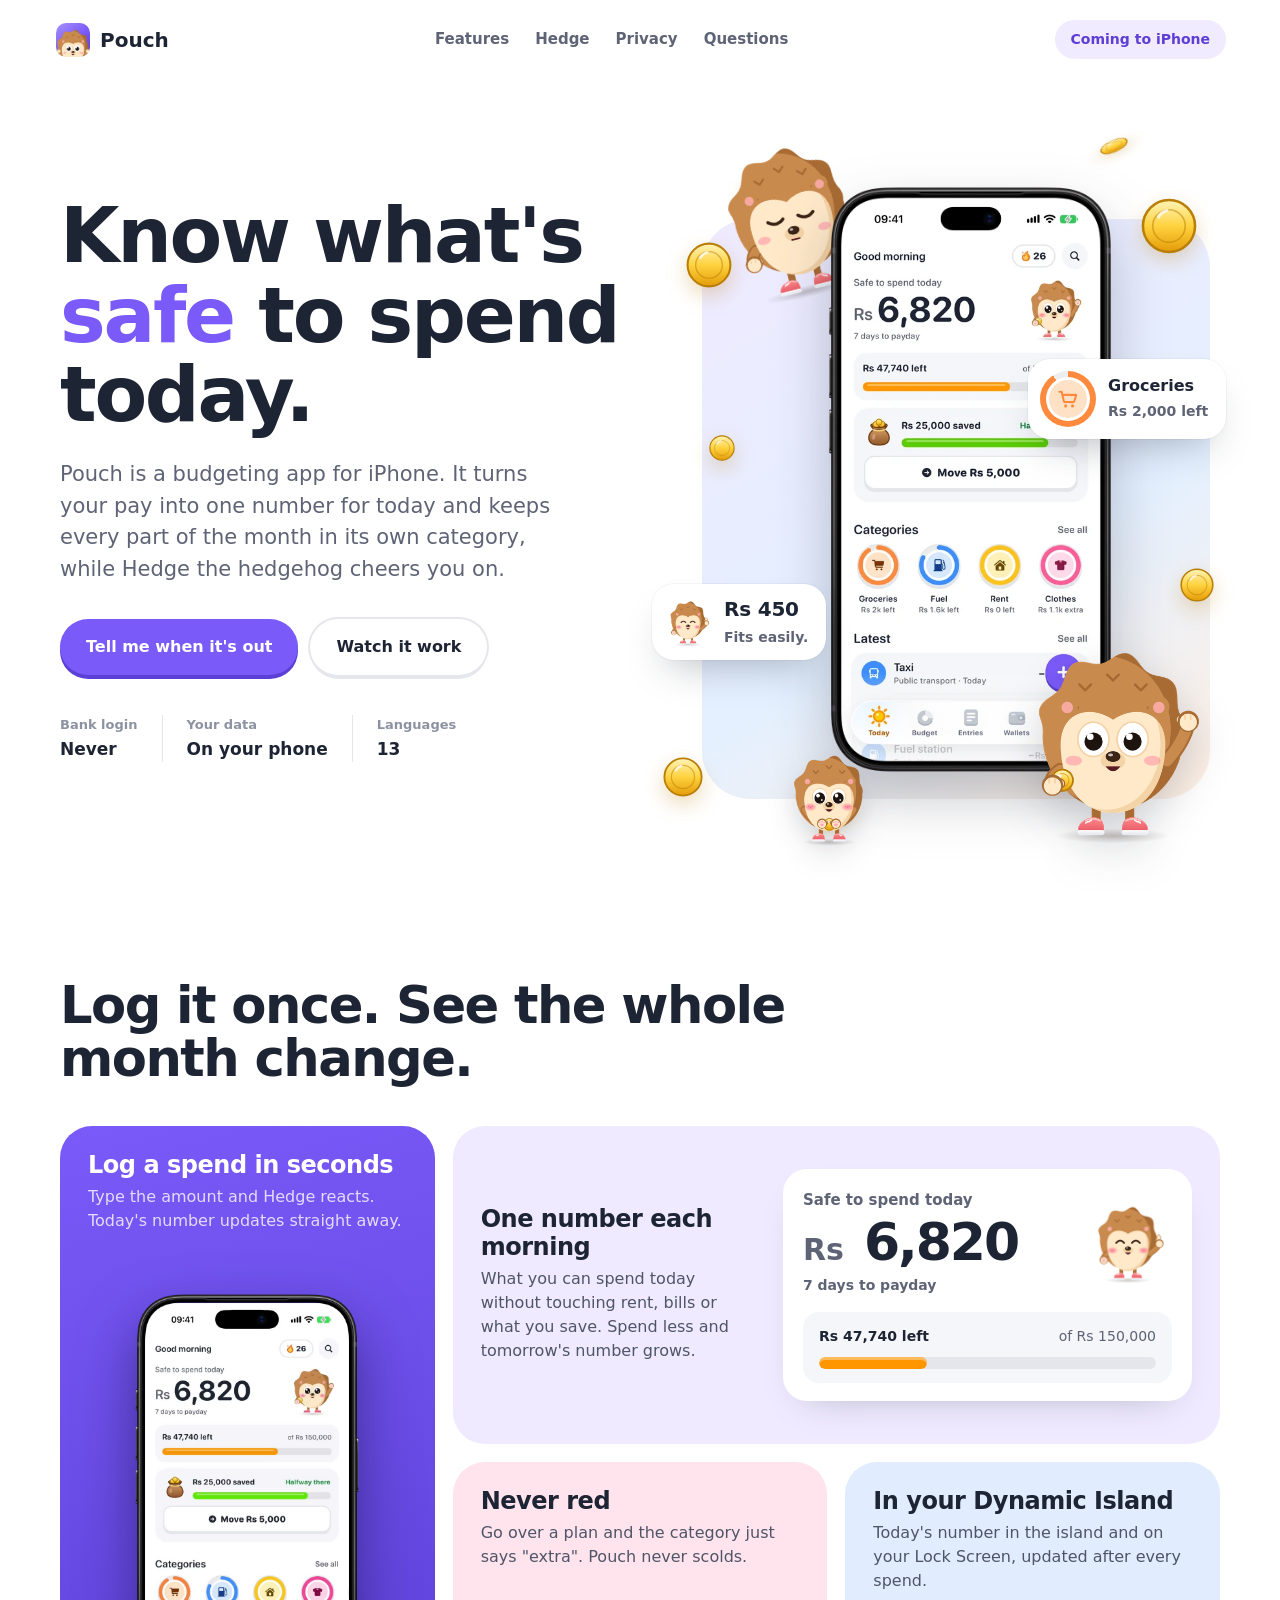
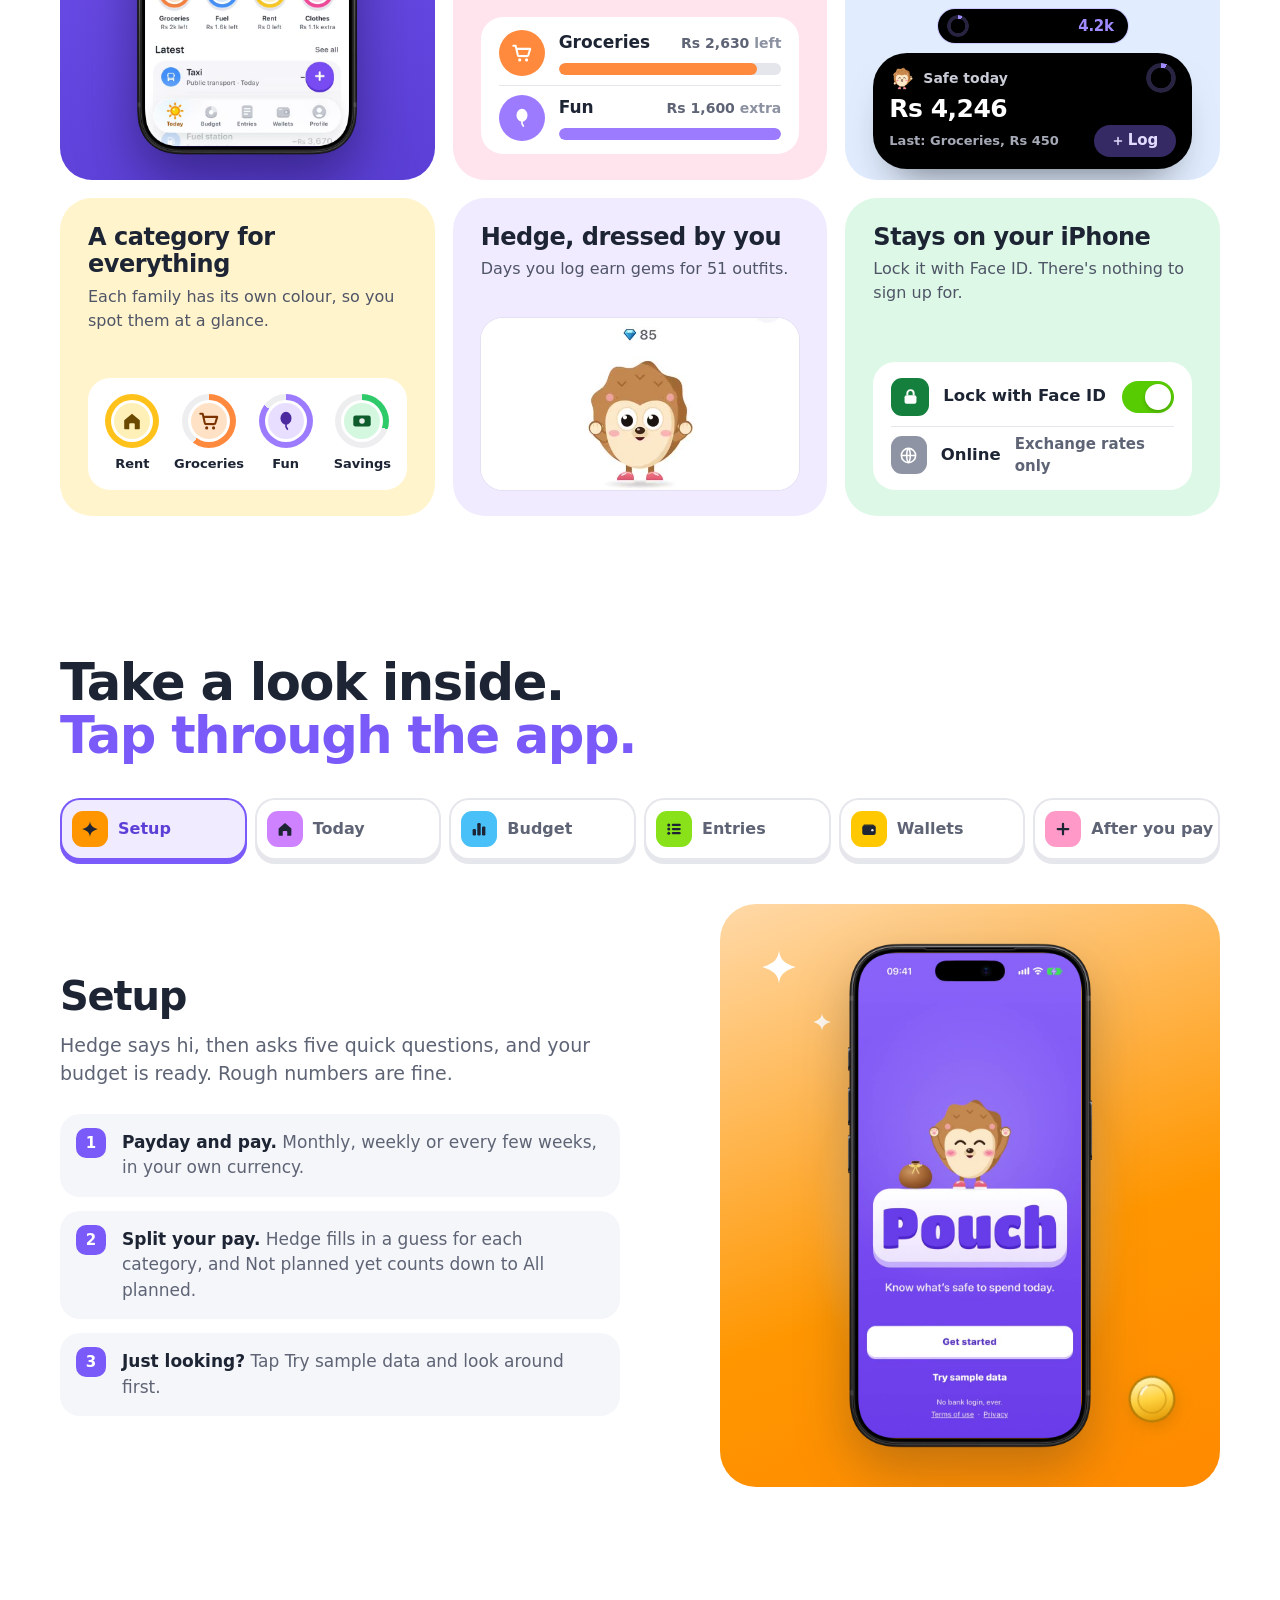
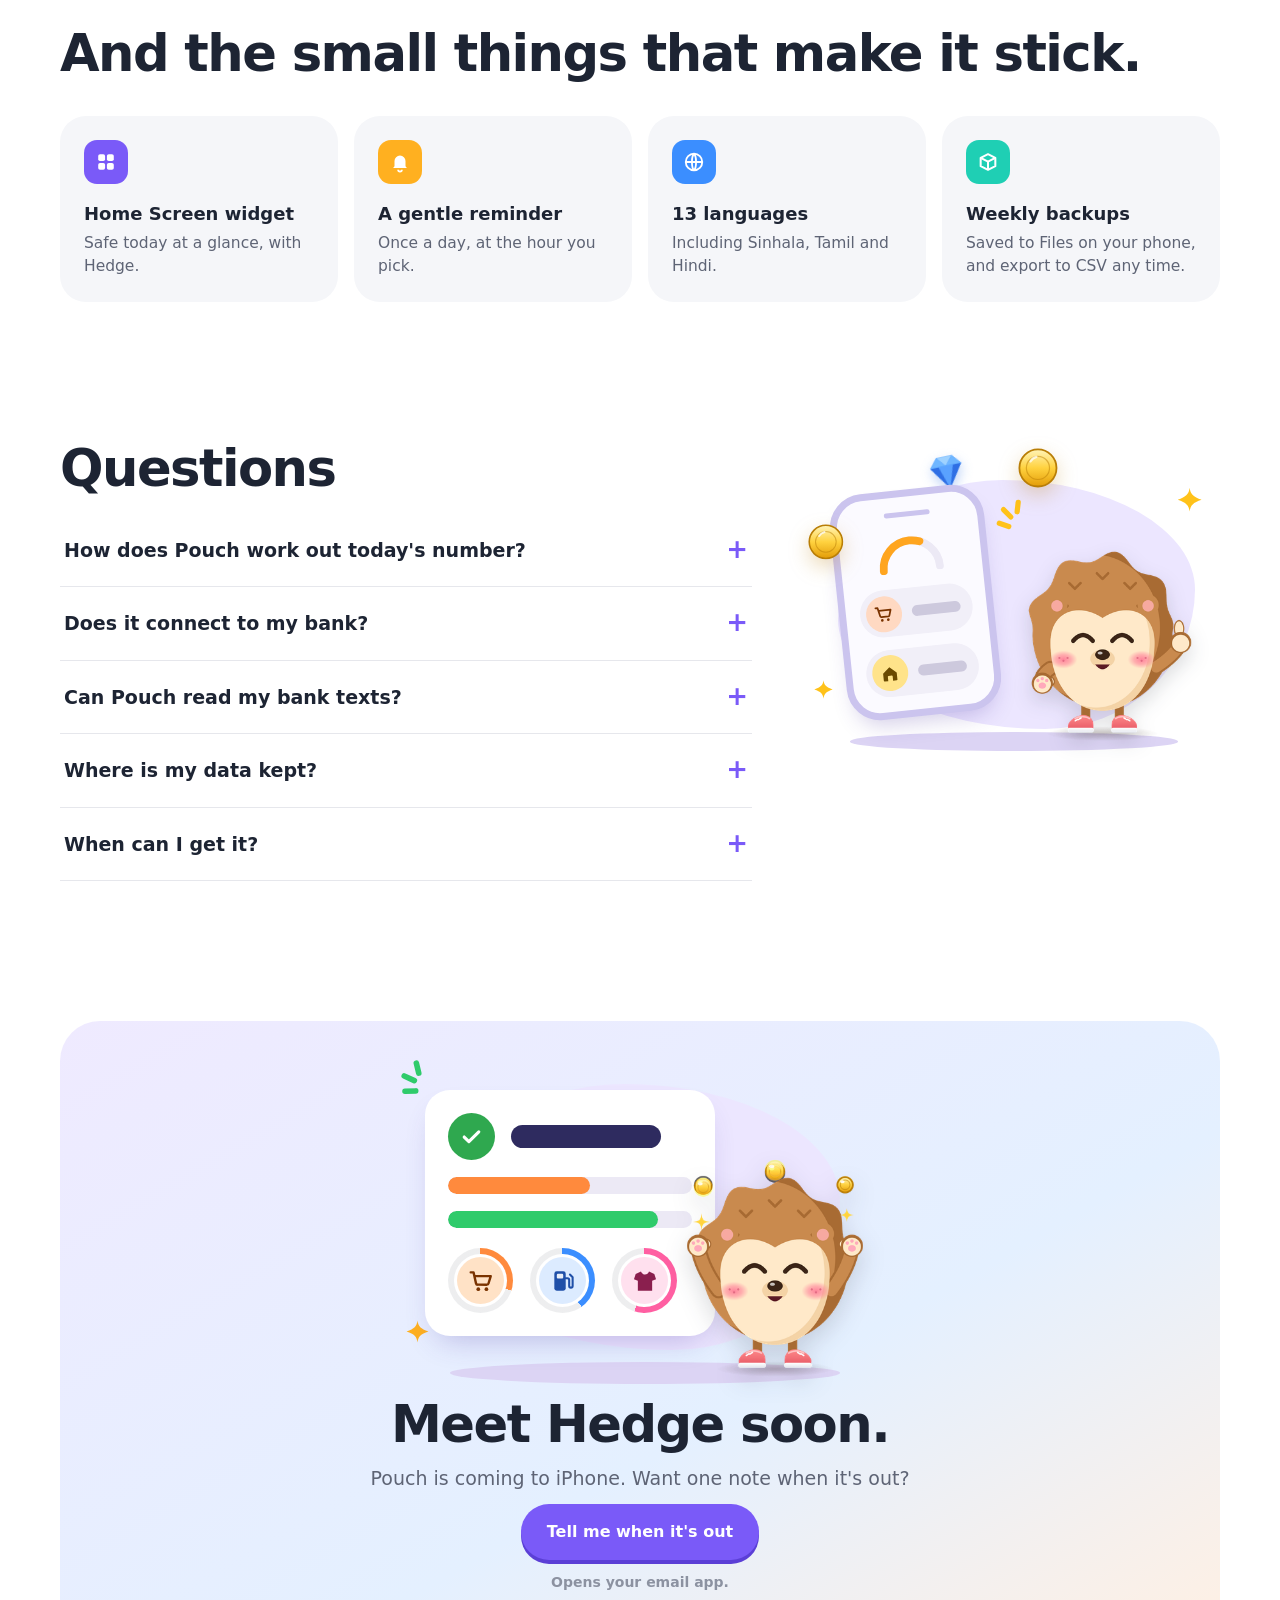
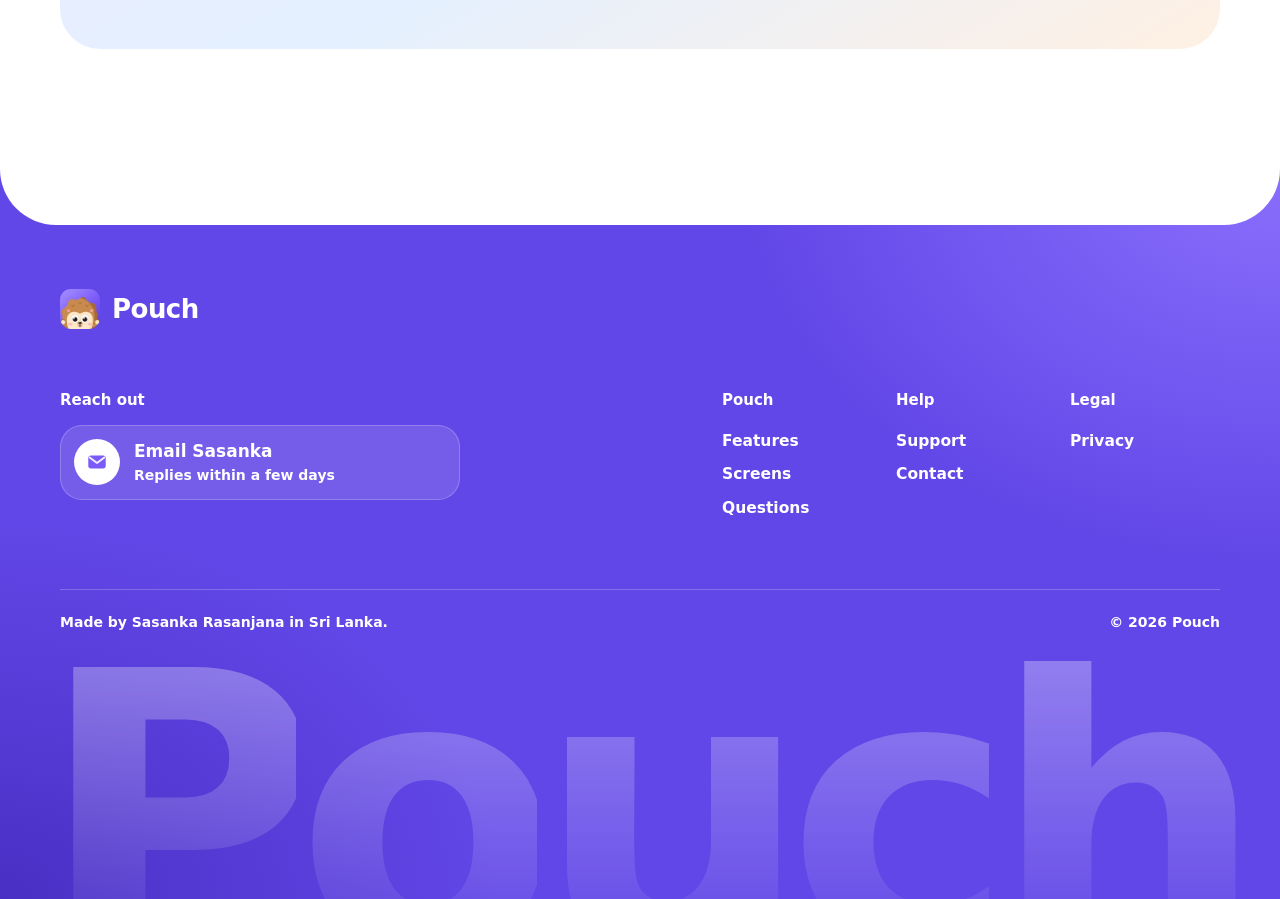
==== commit e9e6300d: "Screenshots and clips with the glass tab bar; hero numbers from the new Today Co-Authored-By: Claude" ====
--- a/index.html
+++ b/index.html
@@ -98,12 +98,12 @@
       <!-- Hedge asleep behind the phone: he breathes, and z's drift up from him on a loop (site.css) -->
       <div class="hedge-peek" aria-hidden="true"><img src="assets/hedge-sleepy-still.png" alt="" width="360" height="360"><span class="z z1">z</span><span class="z z2">z</span><span class="z z3">z</span></div>
       <figure class="phone hero-phone">
-        <img src="assets/screen-today.webp?v=2" alt="" width="402" height="874">
+        <img src="assets/screen-today.webp?v=3" alt="" width="402" height="874">
       </figure>
       <div class="float react-card"><img src="assets/hedge-thumbsUp.png" alt=""><div><b>Rs 450</b><span>Fits easily.</span></div></div>
       <div class="float ring-card">
-        <span class="ring" style="--p:.93;--c:#FF8A3D;--t:#FFE2C6"><svg><use href="#i-cart"/></svg></span>
-        <div><b>Groceries</b><span>Rs 1,600 left</span></div>
+        <span class="ring" style="--p:.91;--c:#FF8A3D;--t:#FFE2C6"><svg><use href="#i-cart"/></svg></span>
+        <div><b>Groceries</b><span>Rs 2,000 left</span></div>
       </div>
       <!-- Waving Hedge with his pupils drawn live (in the picture's own 360 px units) so they follow the cursor -->
       <div class="hero-hedge">
@@ -127,15 +127,15 @@
       <!-- Tall: the habit itself, as a real recording -->
       <article class="card tall lav-deep">
         <div class="card-copy"><h3>Log a spend in seconds</h3><p>Type the amount and Hedge reacts. Today's number updates straight away.</p></div>
-        <figure class="phone clip-phone"><video class="clip" src="assets/clip-log.mp4" poster="assets/clip-log.jpg" muted loop playsinline preload="metadata" aria-label="Logging Rs 450 in Groceries: Hedge says it fits easily, and Groceries drops to Rs 5,560 left"></video></figure>
+        <figure class="phone clip-phone"><video class="clip" src="assets/clip-log.mp4?v=3" poster="assets/clip-log.jpg?v=3" muted loop playsinline preload="metadata" aria-label="Logging Rs 450 in Groceries: Hedge says it fits easily, and Groceries drops to Rs 5,560 left"></video></figure>
       </article>
 
       <article class="card wide lav">
         <div class="card-copy"><h3>One number each morning</h3><p>What you can spend today without touching rent, bills or what you save. Spend less and tomorrow's number grows.</p></div>
         <div class="art safe-art">
-          <div class="safe-num"><small>Safe to spend today</small><strong><span>Rs</span> 5,931</strong><em>8 days to payday</em></div>
+          <div class="safe-num"><small>Safe to spend today</small><strong><span>Rs</span> 6,820</strong><em>7 days to payday</em></div>
           <img src="assets/hedge-thumbsUp.png" alt="" width="120" height="120">
-          <div class="month-bar"><div><b>Rs 47,450 left</b><span>of Rs 150,000</span></div><i><u style="width:32%"></u></i></div>
+          <div class="month-bar"><div><b>Rs 47,740 left</b><span>of Rs 150,000</span></div><i><u style="width:32%"></u></i></div>
         </div>
       </article>
 
@@ -225,7 +225,7 @@
           <li><b>Latest.</b> Your last few spends, with anything new to check marked.</li>
         </ol>
       </div>
-      <div class="stage st-purple"><svg class="deco k1" aria-hidden="true"><use href="#sparkle"/></svg><svg class="deco k2" aria-hidden="true"><use href="#sparkle"/></svg><svg class="deco cn" aria-hidden="true"><use href="#coin"/></svg><figure class="phone"><img src="assets/screen-today.webp?v=2" alt="Today: the safe number, this month's money left, saving and categories" width="402" height="874" loading="lazy"></figure></div>
+      <div class="stage st-purple"><svg class="deco k1" aria-hidden="true"><use href="#sparkle"/></svg><svg class="deco k2" aria-hidden="true"><use href="#sparkle"/></svg><svg class="deco cn" aria-hidden="true"><use href="#coin"/></svg><figure class="phone"><img src="assets/screen-today.webp?v=3" alt="Today: the safe number, this month's money left, saving and categories" width="402" height="874" loading="lazy"></figure></div>
     </div>
     <div class="panel" id="budget" role="tabpanel" aria-labelledby="tab-budget">
       <div class="panel-copy">
@@ -237,7 +237,7 @@
           <li><b>Leftovers can carry</b> into next month when you switch it on.</li>
         </ol>
       </div>
-      <div class="stage st-blue"><svg class="deco k1" aria-hidden="true"><use href="#sparkle"/></svg><svg class="deco k2" aria-hidden="true"><use href="#sparkle"/></svg><svg class="deco cn" aria-hidden="true"><use href="#coin"/></svg><figure class="phone"><img src="assets/screen-budget.webp" alt="Budget: what's left this month, categories grouped by family" width="402" height="874" loading="lazy"></figure></div>
+      <div class="stage st-blue"><svg class="deco k1" aria-hidden="true"><use href="#sparkle"/></svg><svg class="deco k2" aria-hidden="true"><use href="#sparkle"/></svg><svg class="deco cn" aria-hidden="true"><use href="#coin"/></svg><figure class="phone"><img src="assets/screen-budget.webp?v=3" alt="Budget: what's left this month, categories grouped by family" width="402" height="874" loading="lazy"></figure></div>
     </div>
     <div class="panel" id="entries" role="tabpanel" aria-labelledby="tab-entries">
       <div class="panel-copy">
@@ -249,7 +249,7 @@
           <li><b>Swipe to delete,</b> with an undo if you change your mind.</li>
         </ol>
       </div>
-      <div class="stage st-green"><svg class="deco k1" aria-hidden="true"><use href="#sparkle"/></svg><svg class="deco k2" aria-hidden="true"><use href="#sparkle"/></svg><svg class="deco cn" aria-hidden="true"><use href="#coin"/></svg><figure class="phone"><img src="assets/screen-entries.webp" alt="Entries: income, spending and moves this month, then every entry by day" width="402" height="874" loading="lazy"></figure></div>
+      <div class="stage st-green"><svg class="deco k1" aria-hidden="true"><use href="#sparkle"/></svg><svg class="deco k2" aria-hidden="true"><use href="#sparkle"/></svg><svg class="deco cn" aria-hidden="true"><use href="#coin"/></svg><figure class="phone"><img src="assets/screen-entries.webp?v=3" alt="Entries: income, spending and moves this month, then every entry by day" width="402" height="874" loading="lazy"></figure></div>
     </div>
     <div class="panel" id="wallets" role="tabpanel" aria-labelledby="tab-wallets">
       <div class="panel-copy">
@@ -261,7 +261,7 @@
           <li><b>Paying a card</b> is a move, so it never counts as spending twice.</li>
         </ol>
       </div>
-      <div class="stage st-gold"><svg class="deco k1" aria-hidden="true"><use href="#sparkle"/></svg><svg class="deco k2" aria-hidden="true"><use href="#sparkle"/></svg><svg class="deco cn" aria-hidden="true"><use href="#coin"/></svg><figure class="phone"><video class="clip" src="assets/clip-wallets.mp4?v=2" poster="assets/clip-wallets.jpg?v=2" muted loop playsinline preload="metadata" aria-label="The Wallets tab lists every wallet; tapping the card opens its page with what was spent, where it went and recent activity"></video></figure></div>
+      <div class="stage st-gold"><svg class="deco k1" aria-hidden="true"><use href="#sparkle"/></svg><svg class="deco k2" aria-hidden="true"><use href="#sparkle"/></svg><svg class="deco cn" aria-hidden="true"><use href="#coin"/></svg><figure class="phone"><video class="clip" src="assets/clip-wallets.mp4?v=3" poster="assets/clip-wallets.jpg?v=3" muted loop playsinline preload="metadata" aria-label="The Wallets tab lists every wallet; tapping the card opens its page with what was spent, where it went and recent activity"></video></figure></div>
     </div>
     <div class="panel" id="after-you-pay" role="tabpanel" aria-labelledby="tab-after-you-pay">
       <div class="panel-copy">
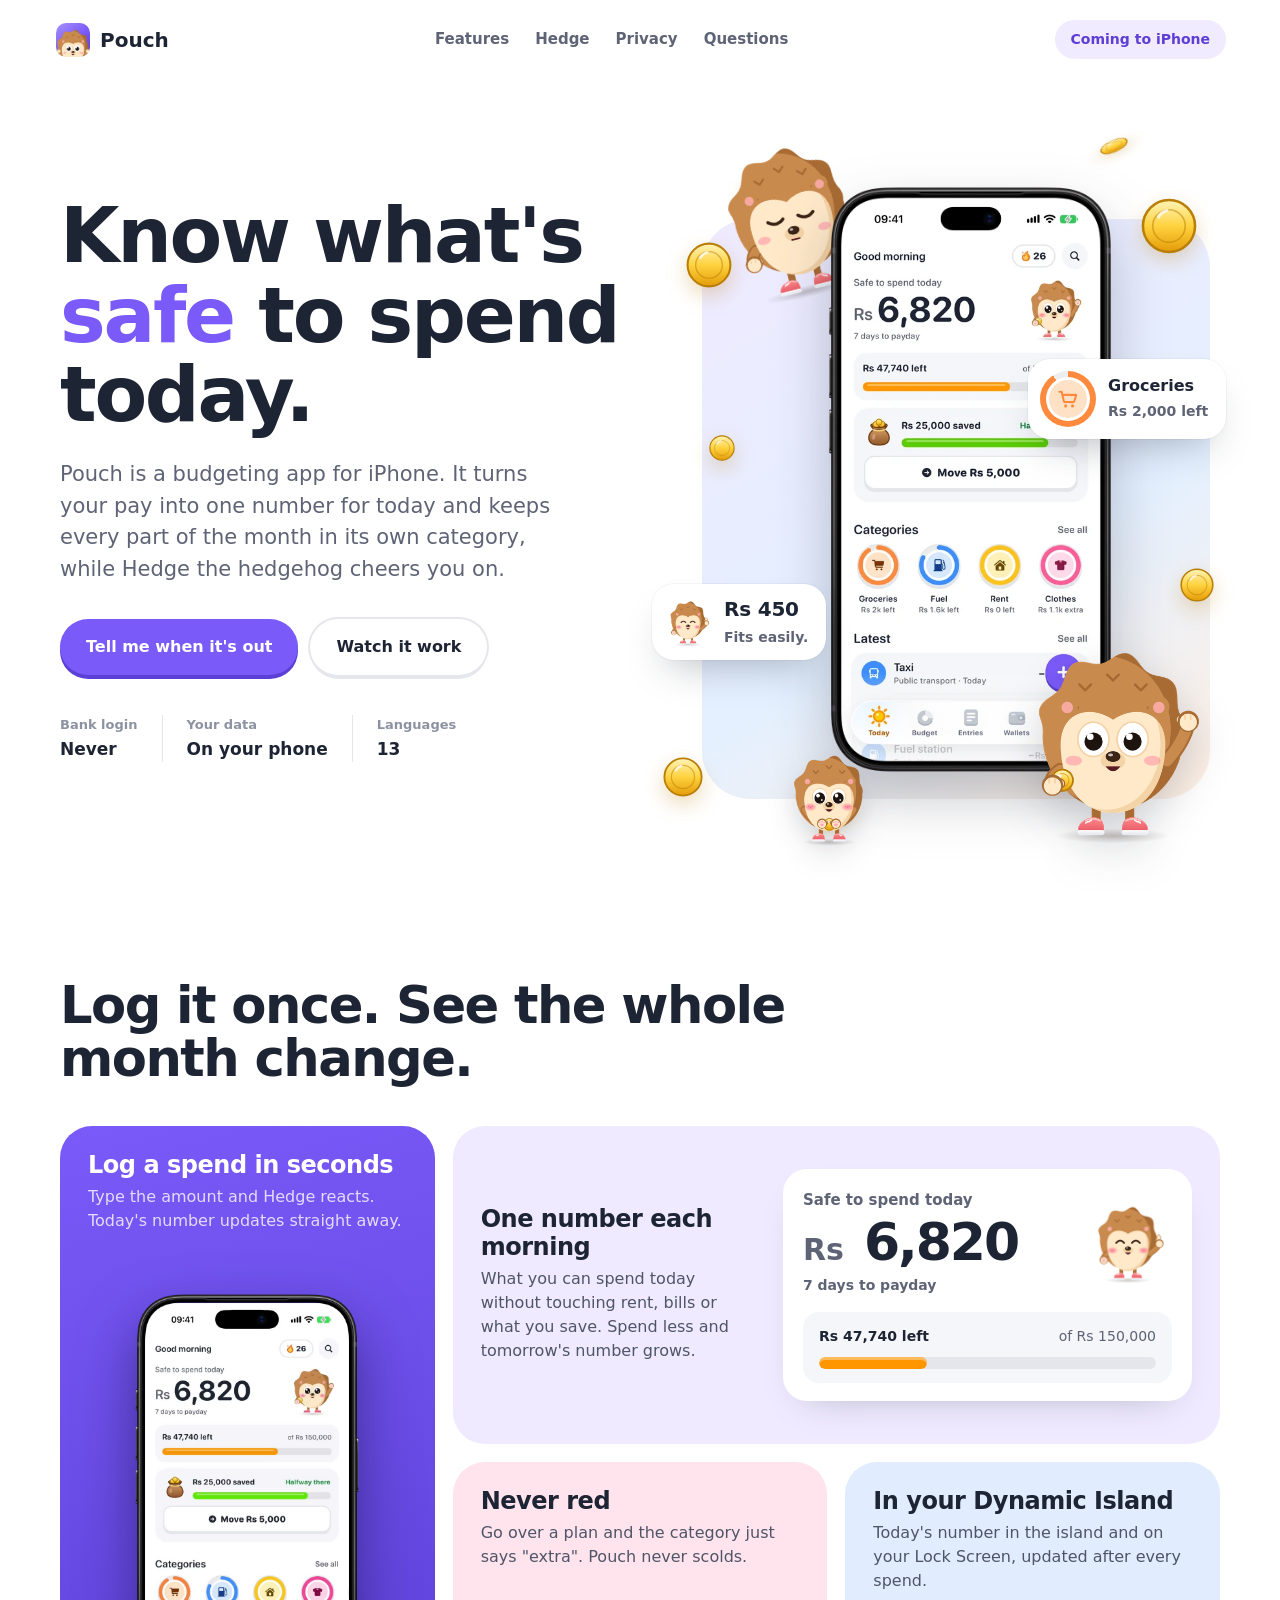
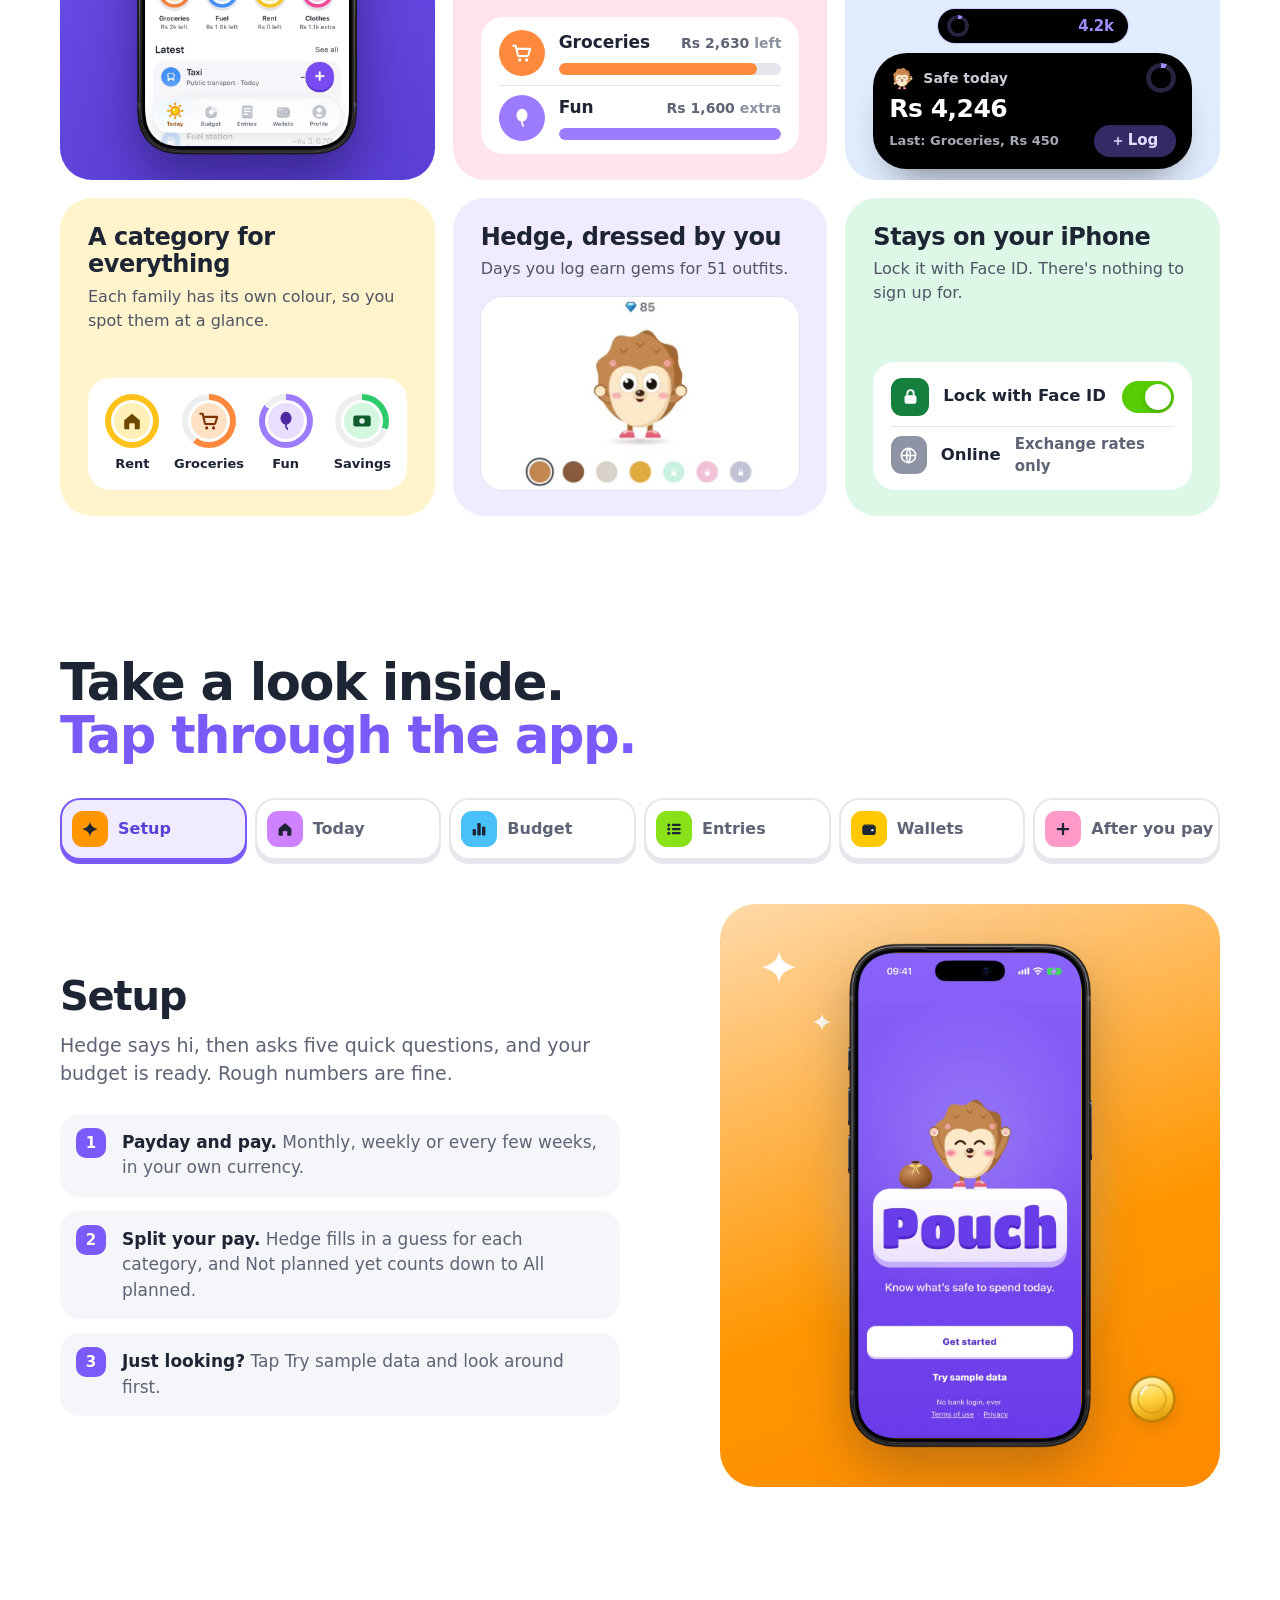
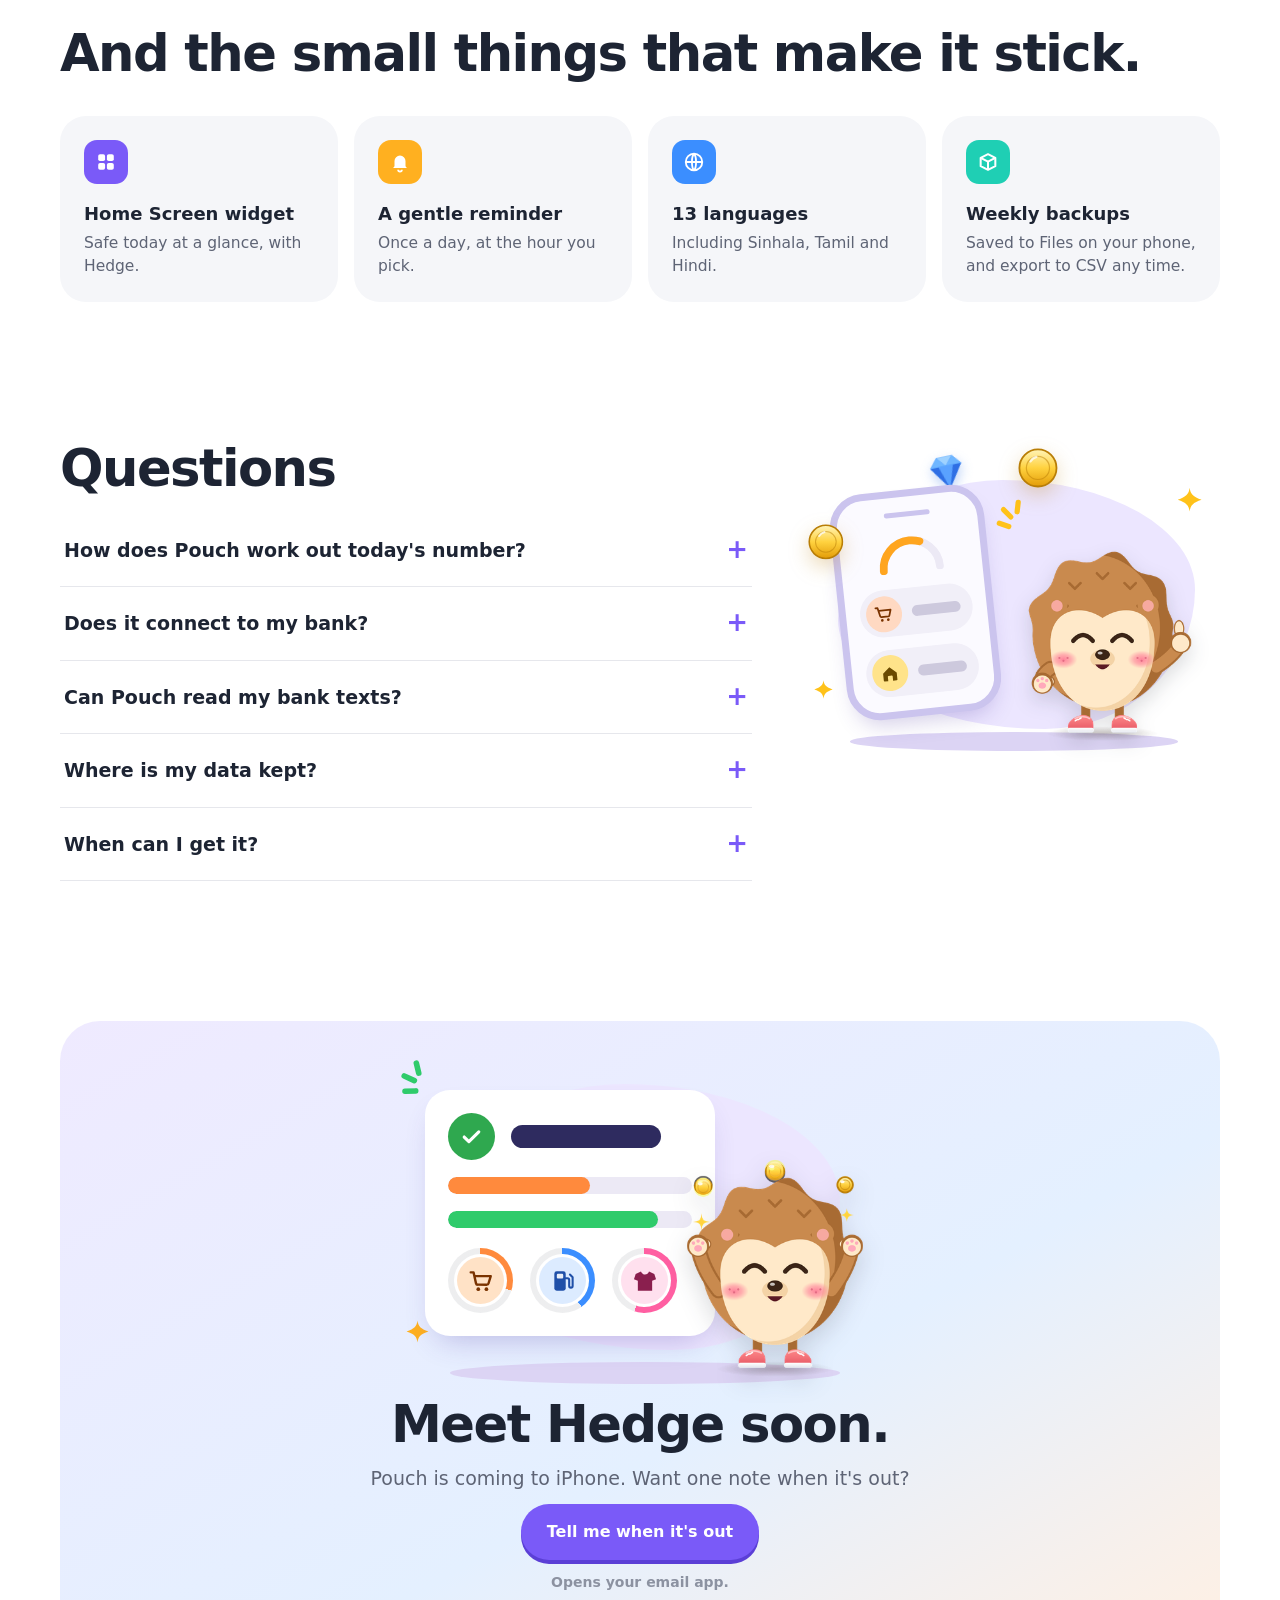
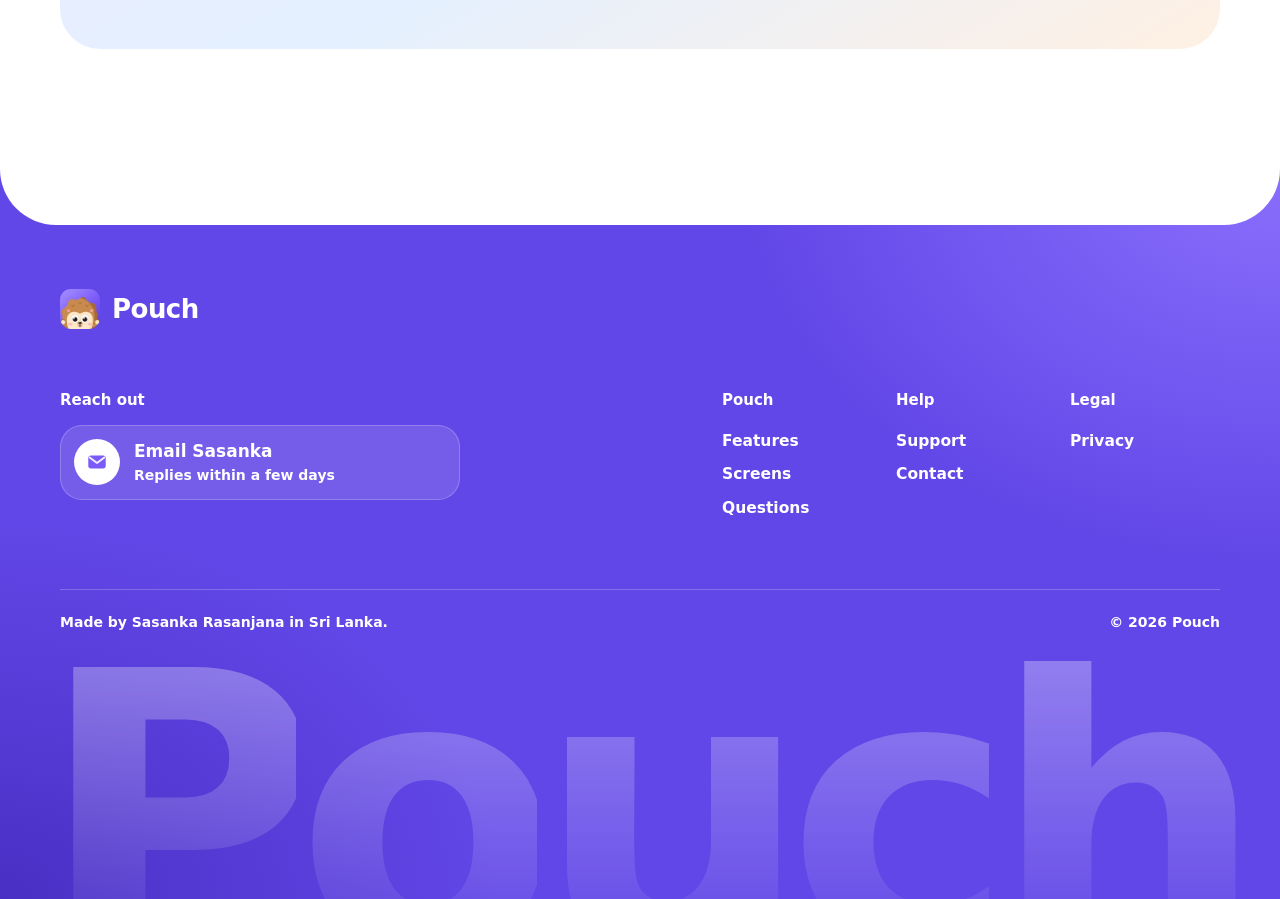
==== commit e7880bae: "Wardrobe card shows Hedge and his colours whole at every width The clip is cut to the gems, Hedge an" ====
--- a/index.html
+++ b/index.html
@@ -19,7 +19,7 @@
 <link rel="apple-touch-icon" href="assets/icon-180.png">
 <link rel="canonical" href="https://sasankarasanjana29.github.io/hedge-site/">
 <script type="application/ld+json">{"@context": "https://schema.org", "@type": "MobileApplication", "name": "Pouch", "operatingSystem": "iOS", "applicationCategory": "FinanceApplication", "description": "A budgeting app for iPhone that shows what's safe to spend today, keeps every part of the month in its own category, and never asks for a bank login.", "url": "https://sasankarasanjana29.github.io/hedge-site/", "image": "https://sasankarasanjana29.github.io/hedge-site/assets/og.png", "inLanguage": ["en", "si", "ta", "hi", "bn", "es", "pt", "fr", "de", "ru", "ja", "zh", "id"], "author": {"@type": "Person", "name": "Sasanka Rasanjana"}}</script>
-<link rel="stylesheet" href="site.css?v=20261112h">
+<link rel="stylesheet" href="site.css?v=20261113b">
 </head>
 <body>
 
@@ -178,7 +178,7 @@
       <!-- Tall: Hedge being dressed, as a real recording -->
       <article class="card grape" id="hedge">
         <div class="card-copy"><h3>Hedge, dressed by you</h3><p>Days you log earn gems for 51 outfits.</p></div>
-        <div class="closeup"><video class="clip" src="assets/clip-wardrobe.mp4" poster="assets/clip-wardrobe.jpg" muted loop playsinline preload="metadata" aria-label="Trying a beanie, a party hat and round glasses on Hedge"></video></div>
+        <div class="closeup"><video class="clip" src="assets/clip-wardrobe.mp4?v=3" poster="assets/clip-wardrobe.jpg?v=3" muted loop playsinline preload="metadata" aria-label="Trying a beanie, a party hat and round glasses on Hedge"></video></div>
       </article>
 
       <article class="card leaf" id="privacy">
--- a/site.css
+++ b/site.css
@@ -403,15 +403,15 @@
 }
 .bento .tall .clip-phone { margin-bottom: 0; }
 /* The wardrobe clip framed on Hedge: the video fills a rounded window, held on the part where he is */
-.closeup { margin-top: auto; height: 172px; border-radius: 22px; overflow: hidden; background: #fff; box-shadow: 0 0 0 1px rgba(29, 36, 51, .06); }
-.closeup video.clip { width: 100%; height: 100%; aspect-ratio: auto; border-radius: 0; object-fit: cover; object-position: 50% 17%; }
+.closeup { margin-top: auto; aspect-ratio: 600 / 404; border-radius: 22px; overflow: hidden; background: #fff; box-shadow: 0 0 0 1px rgba(29, 36, 51, .06); }
+/* The clip is cut to just the gems, Hedge and his colours, so it shows whole at any width */
+.closeup video.clip { width: 100%; height: 100%; aspect-ratio: auto; border-radius: 0; object-fit: contain; }
 @media (max-width: 1080px) {
   .bento .tall .clip-phone { width: 220px; margin: 12px auto 0; }
 }
 @media (max-width: 760px) {
   .bento .tall .clip-phone { width: 190px; margin: 8px auto 0; }
   .bento .tall { padding-bottom: 26px; }
-  .closeup { height: 190px; }
 }
 @media (max-width: 760px) {
   .rows { padding: 4px 14px; }
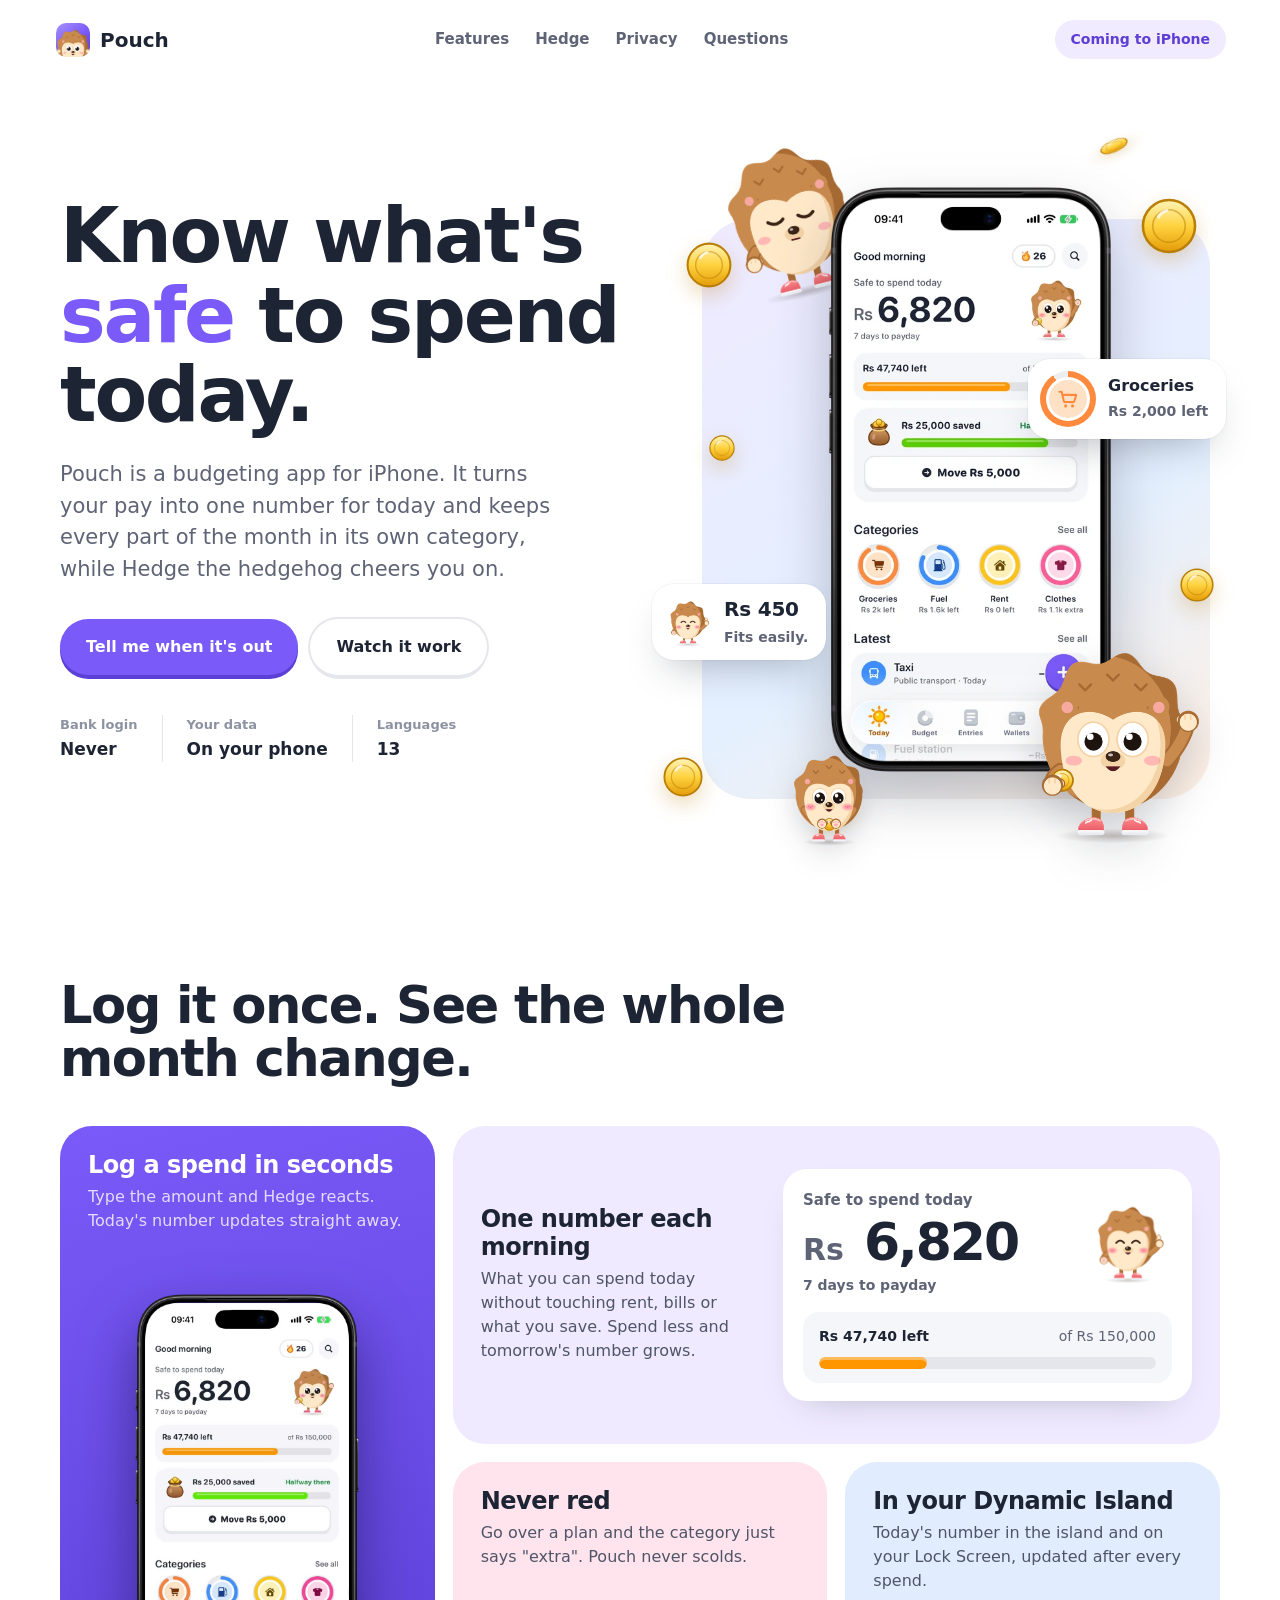
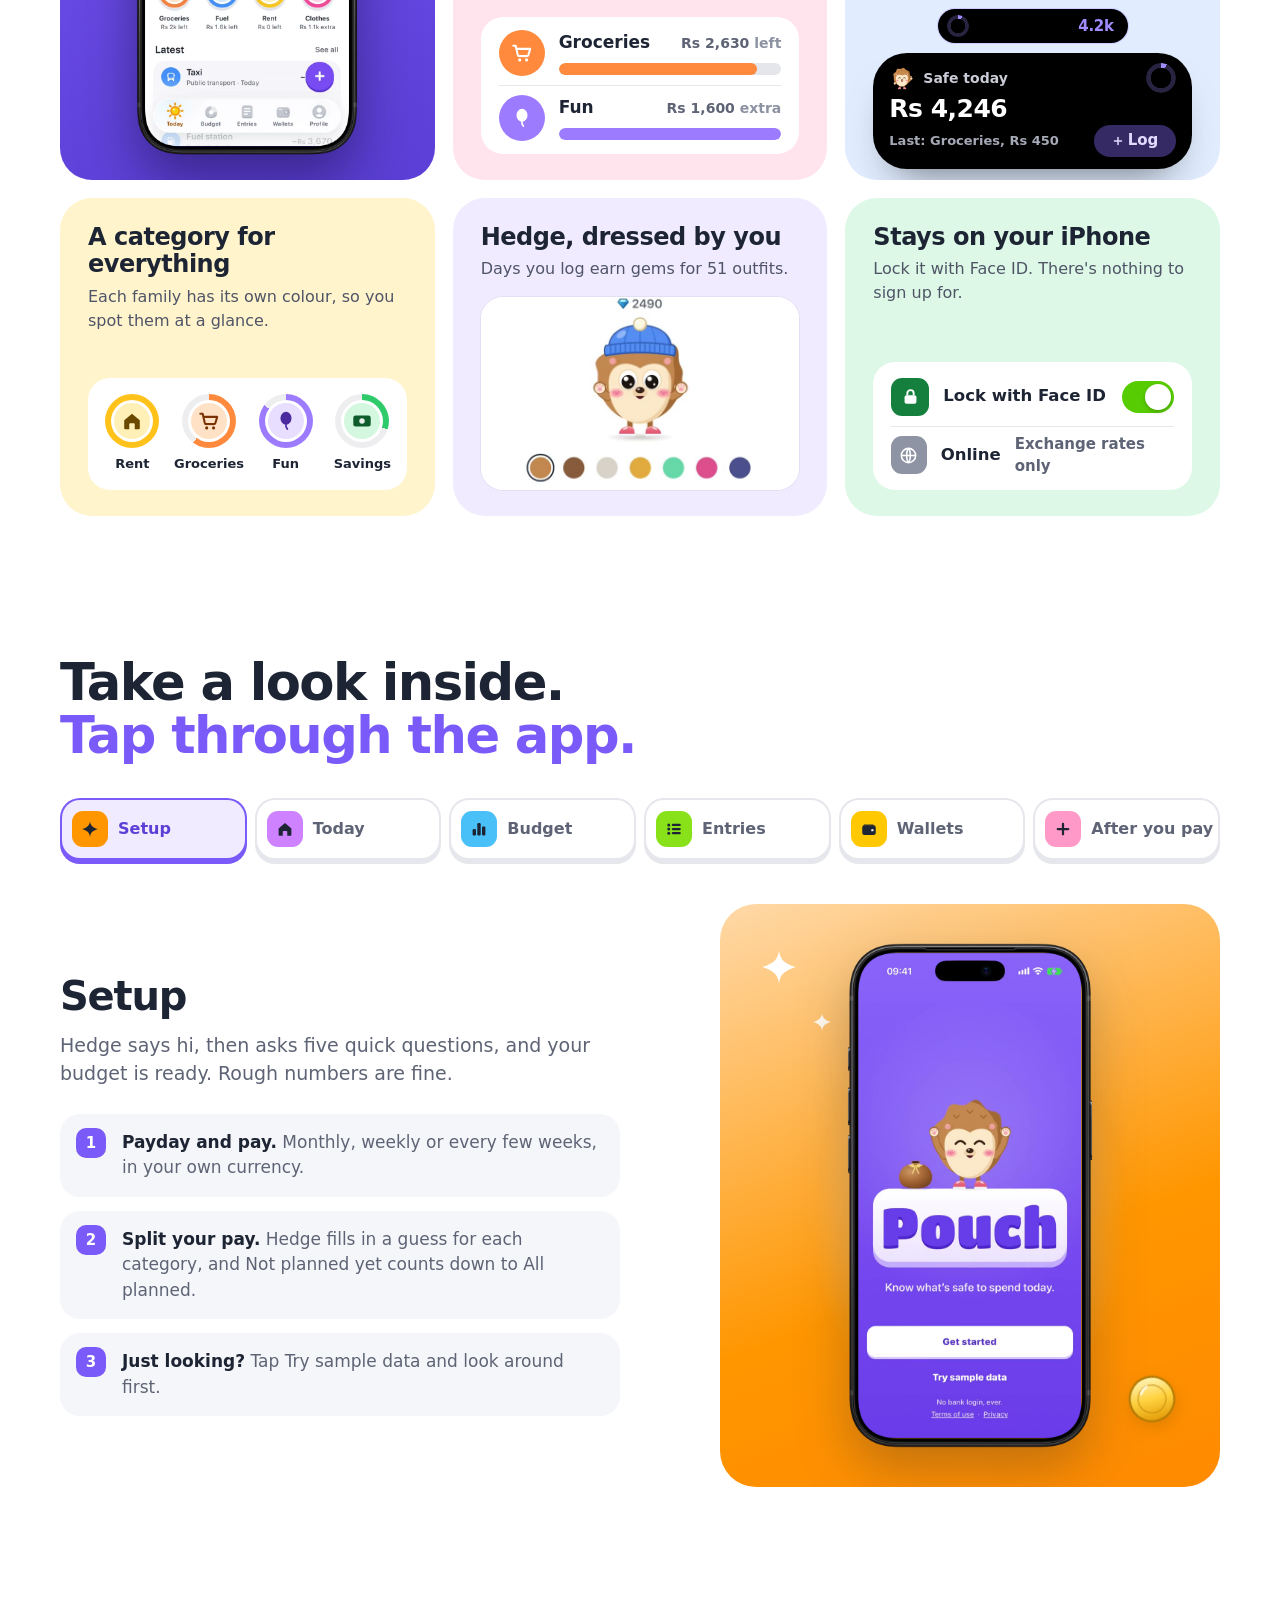
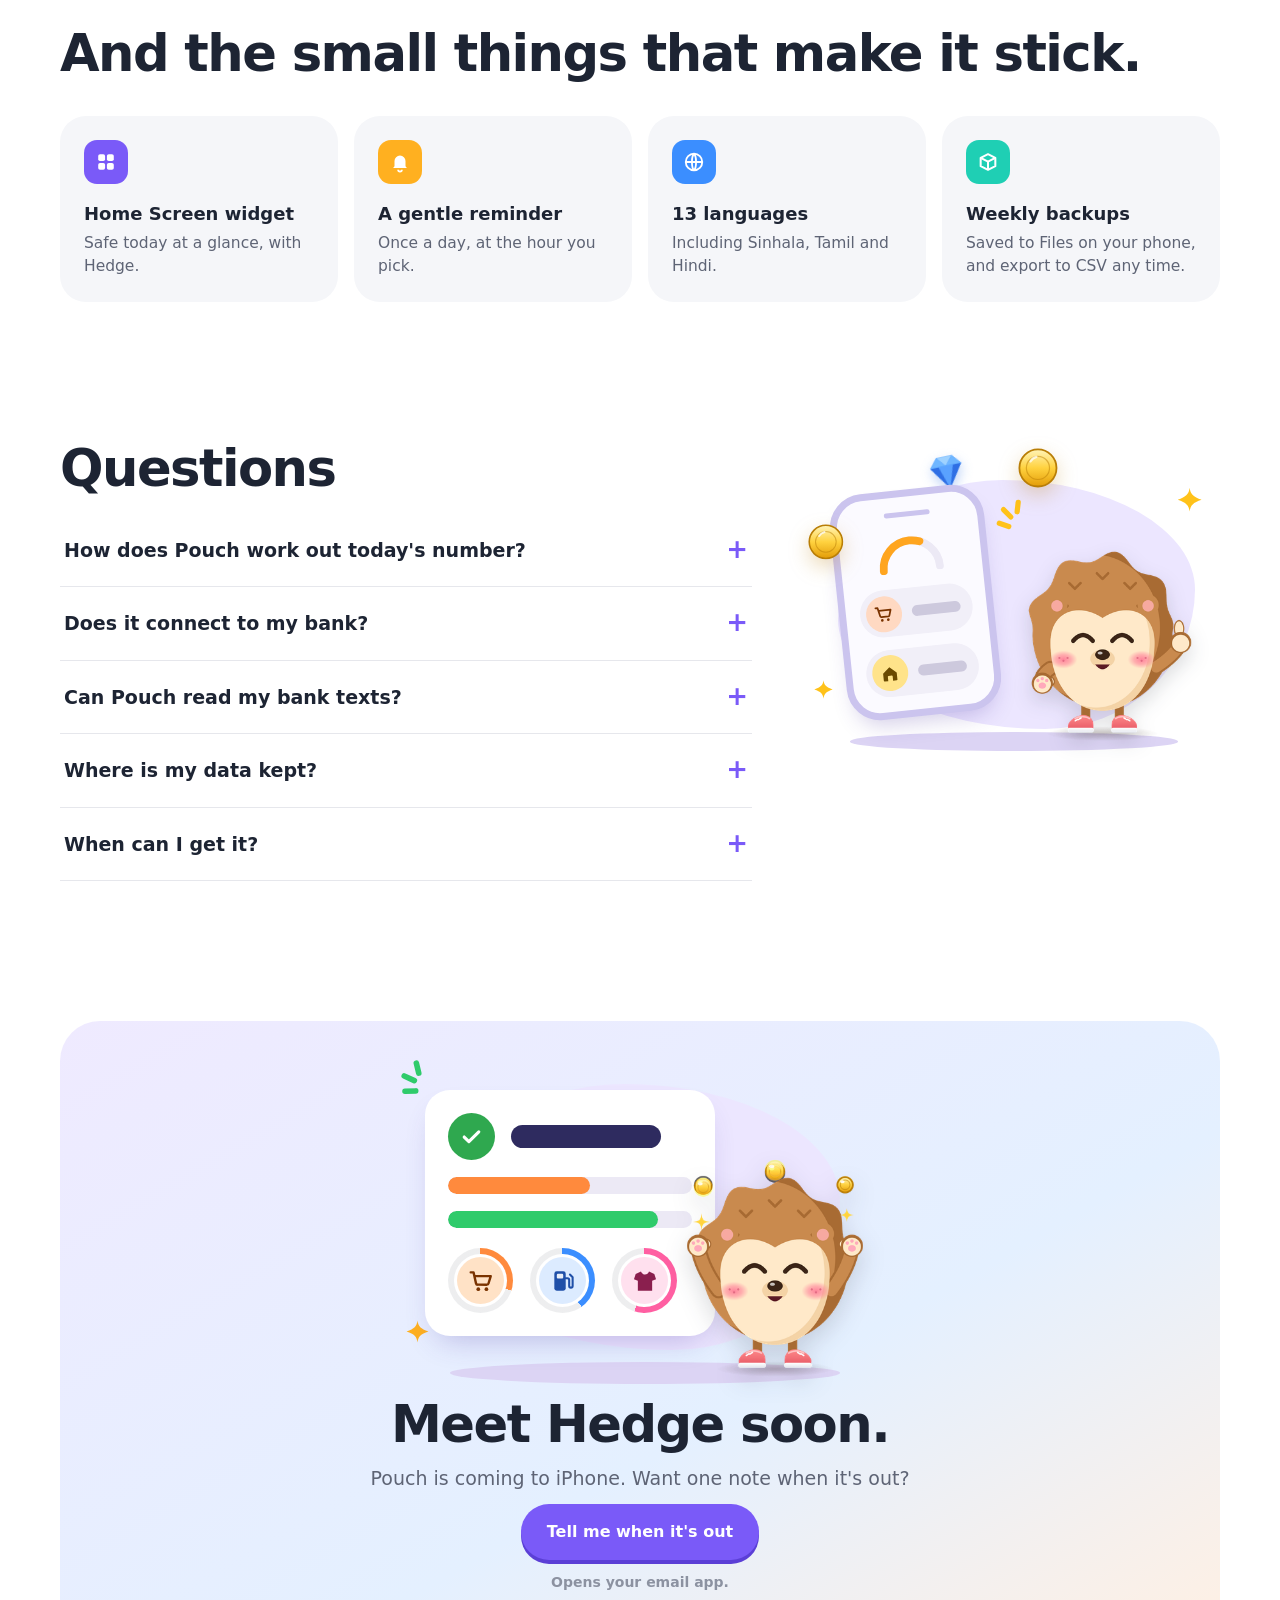
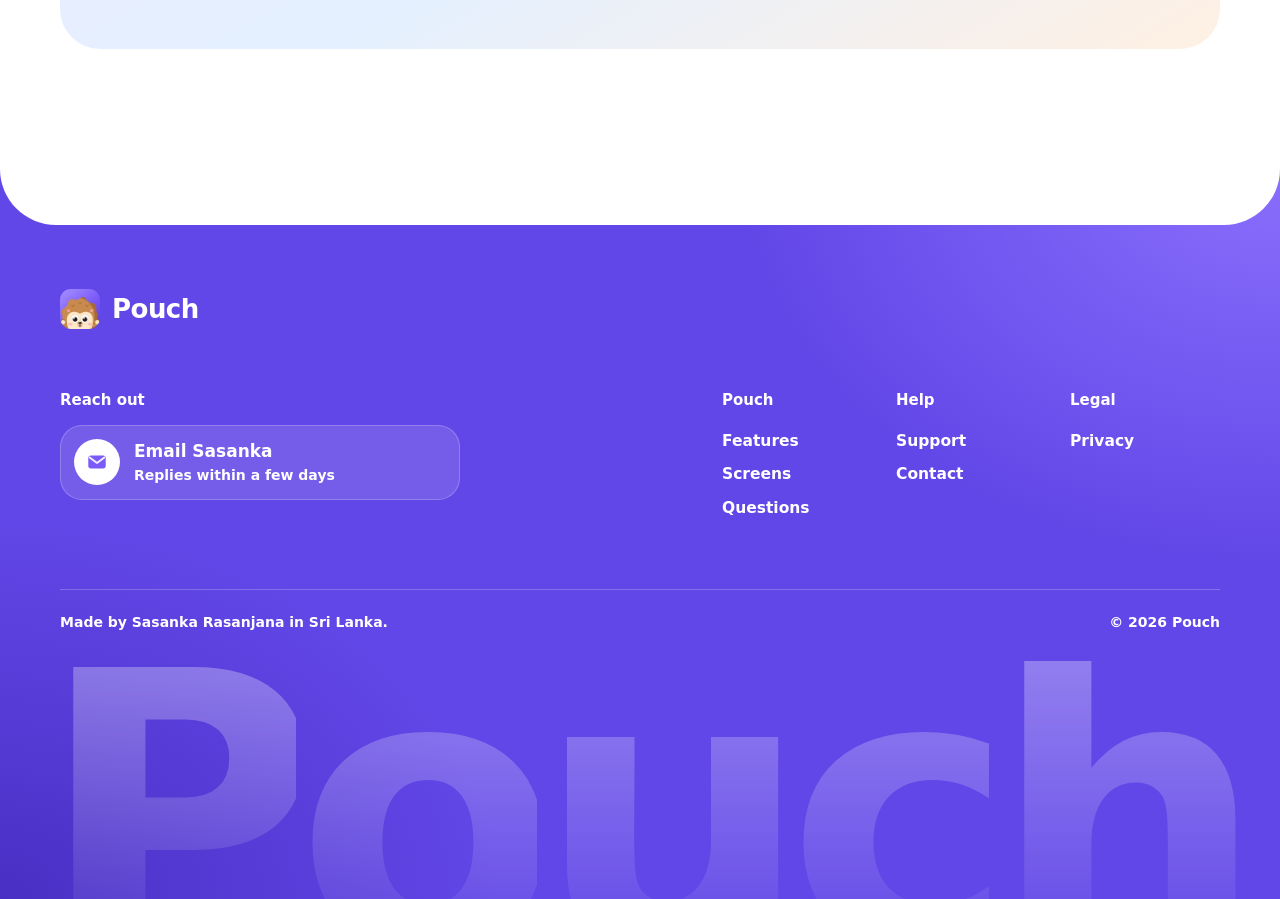
==== commit 0c5d0ab6: "Wardrobe clip re-recorded from the current app Co-Authored-By: Claude Opus 5.5 <noreply@anthropic.co" ====
--- a/index.html
+++ b/index.html
@@ -19,7 +19,7 @@
 <link rel="apple-touch-icon" href="assets/icon-180.png">
 <link rel="canonical" href="https://sasankarasanjana29.github.io/hedge-site/">
 <script type="application/ld+json">{"@context": "https://schema.org", "@type": "MobileApplication", "name": "Pouch", "operatingSystem": "iOS", "applicationCategory": "FinanceApplication", "description": "A budgeting app for iPhone that shows what's safe to spend today, keeps every part of the month in its own category, and never asks for a bank login.", "url": "https://sasankarasanjana29.github.io/hedge-site/", "image": "https://sasankarasanjana29.github.io/hedge-site/assets/og.png", "inLanguage": ["en", "si", "ta", "hi", "bn", "es", "pt", "fr", "de", "ru", "ja", "zh", "id"], "author": {"@type": "Person", "name": "Sasanka Rasanjana"}}</script>
-<link rel="stylesheet" href="site.css?v=20261113b">
+<link rel="stylesheet" href="site.css?v=20261113c">
 </head>
 <body>
 
@@ -178,7 +178,7 @@
       <!-- Tall: Hedge being dressed, as a real recording -->
       <article class="card grape" id="hedge">
         <div class="card-copy"><h3>Hedge, dressed by you</h3><p>Days you log earn gems for 51 outfits.</p></div>
-        <div class="closeup"><video class="clip" src="assets/clip-wardrobe.mp4?v=3" poster="assets/clip-wardrobe.jpg?v=3" muted loop playsinline preload="metadata" aria-label="Trying a beanie, a party hat and round glasses on Hedge"></video></div>
+        <div class="closeup"><video class="clip" src="assets/clip-wardrobe.mp4?v=4" poster="assets/clip-wardrobe.jpg?v=4" muted loop playsinline preload="metadata" aria-label="Trying a beanie, a party hat and round glasses on Hedge"></video></div>
       </article>
 
       <article class="card leaf" id="privacy">
--- a/site.css
+++ b/site.css
@@ -403,7 +403,7 @@
 }
 .bento .tall .clip-phone { margin-bottom: 0; }
 /* The wardrobe clip framed on Hedge: the video fills a rounded window, held on the part where he is */
-.closeup { margin-top: auto; aspect-ratio: 600 / 404; border-radius: 22px; overflow: hidden; background: #fff; box-shadow: 0 0 0 1px rgba(29, 36, 51, .06); }
+.closeup { margin-top: auto; aspect-ratio: 600 / 406; border-radius: 22px; overflow: hidden; background: #fff; box-shadow: 0 0 0 1px rgba(29, 36, 51, .06); }
 /* The clip is cut to just the gems, Hedge and his colours, so it shows whole at any width */
 .closeup video.clip { width: 100%; height: 100%; aspect-ratio: auto; border-radius: 0; object-fit: contain; }
 @media (max-width: 1080px) {
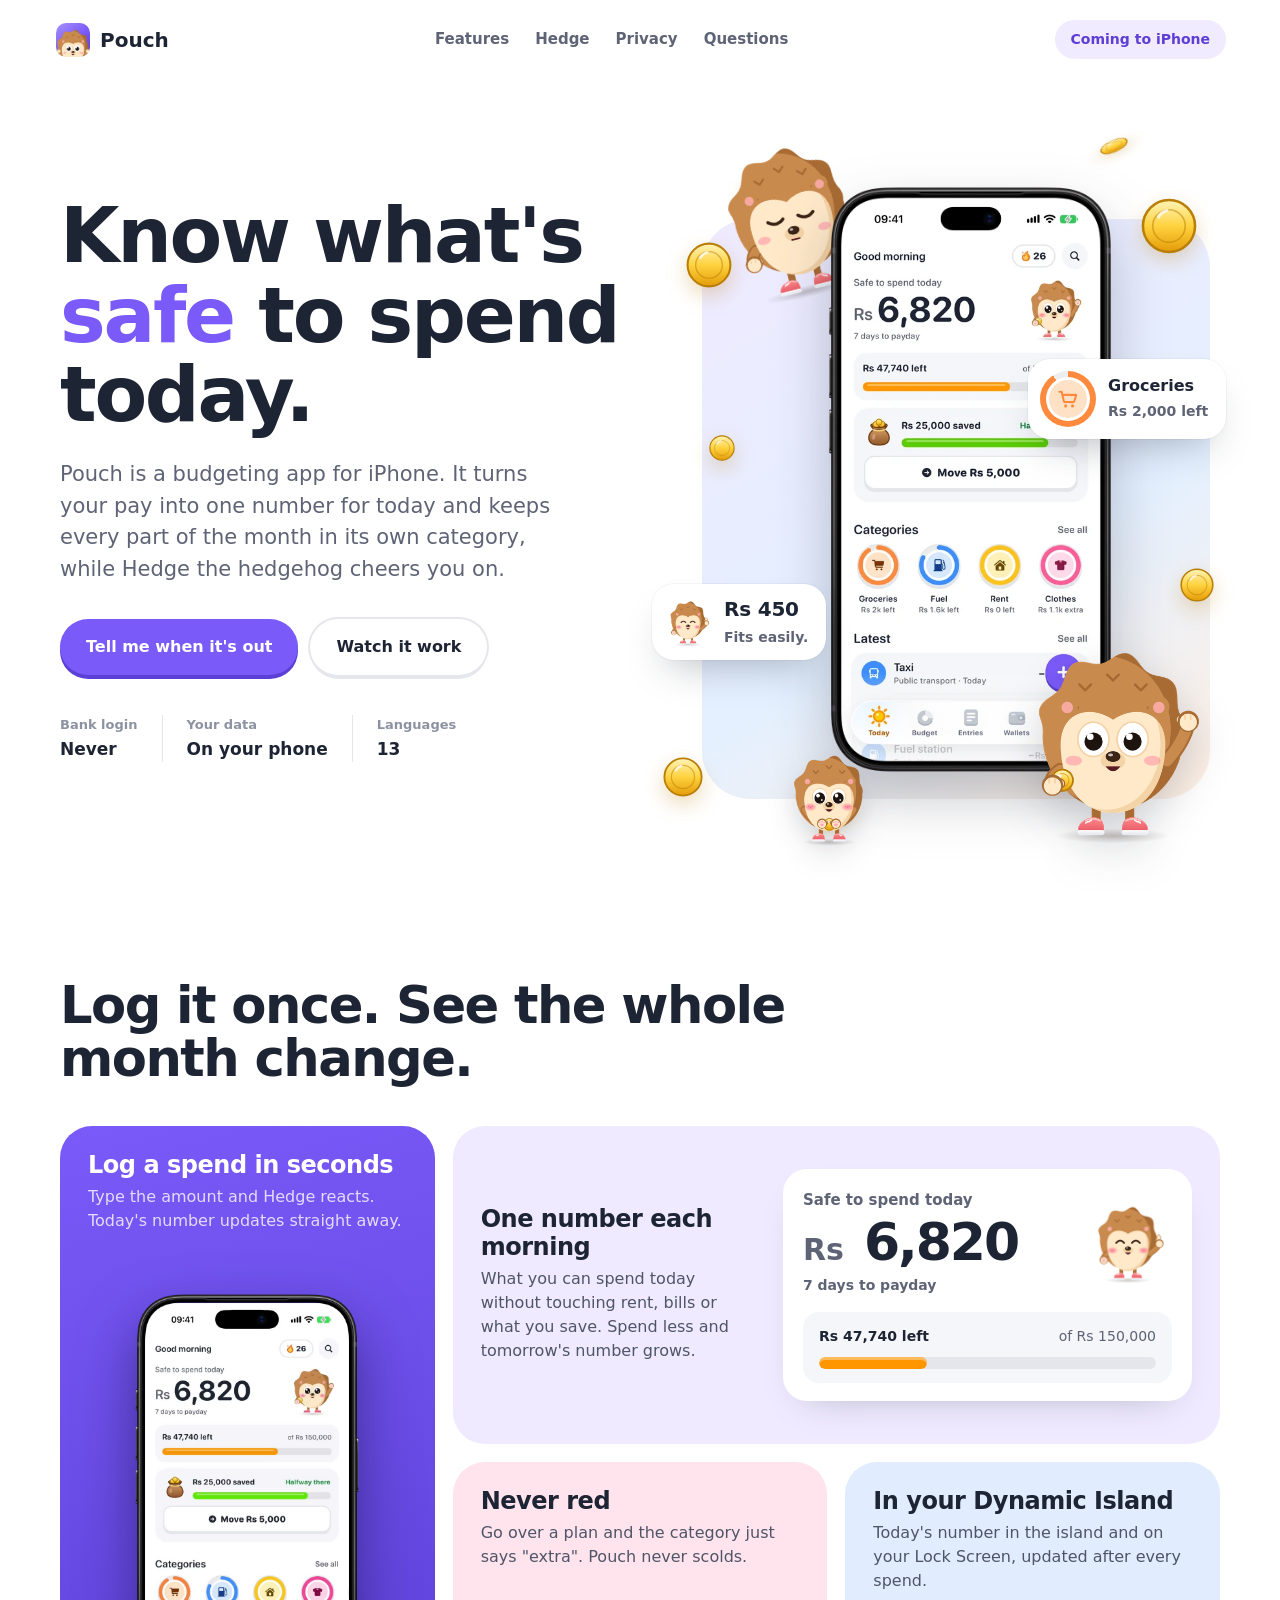
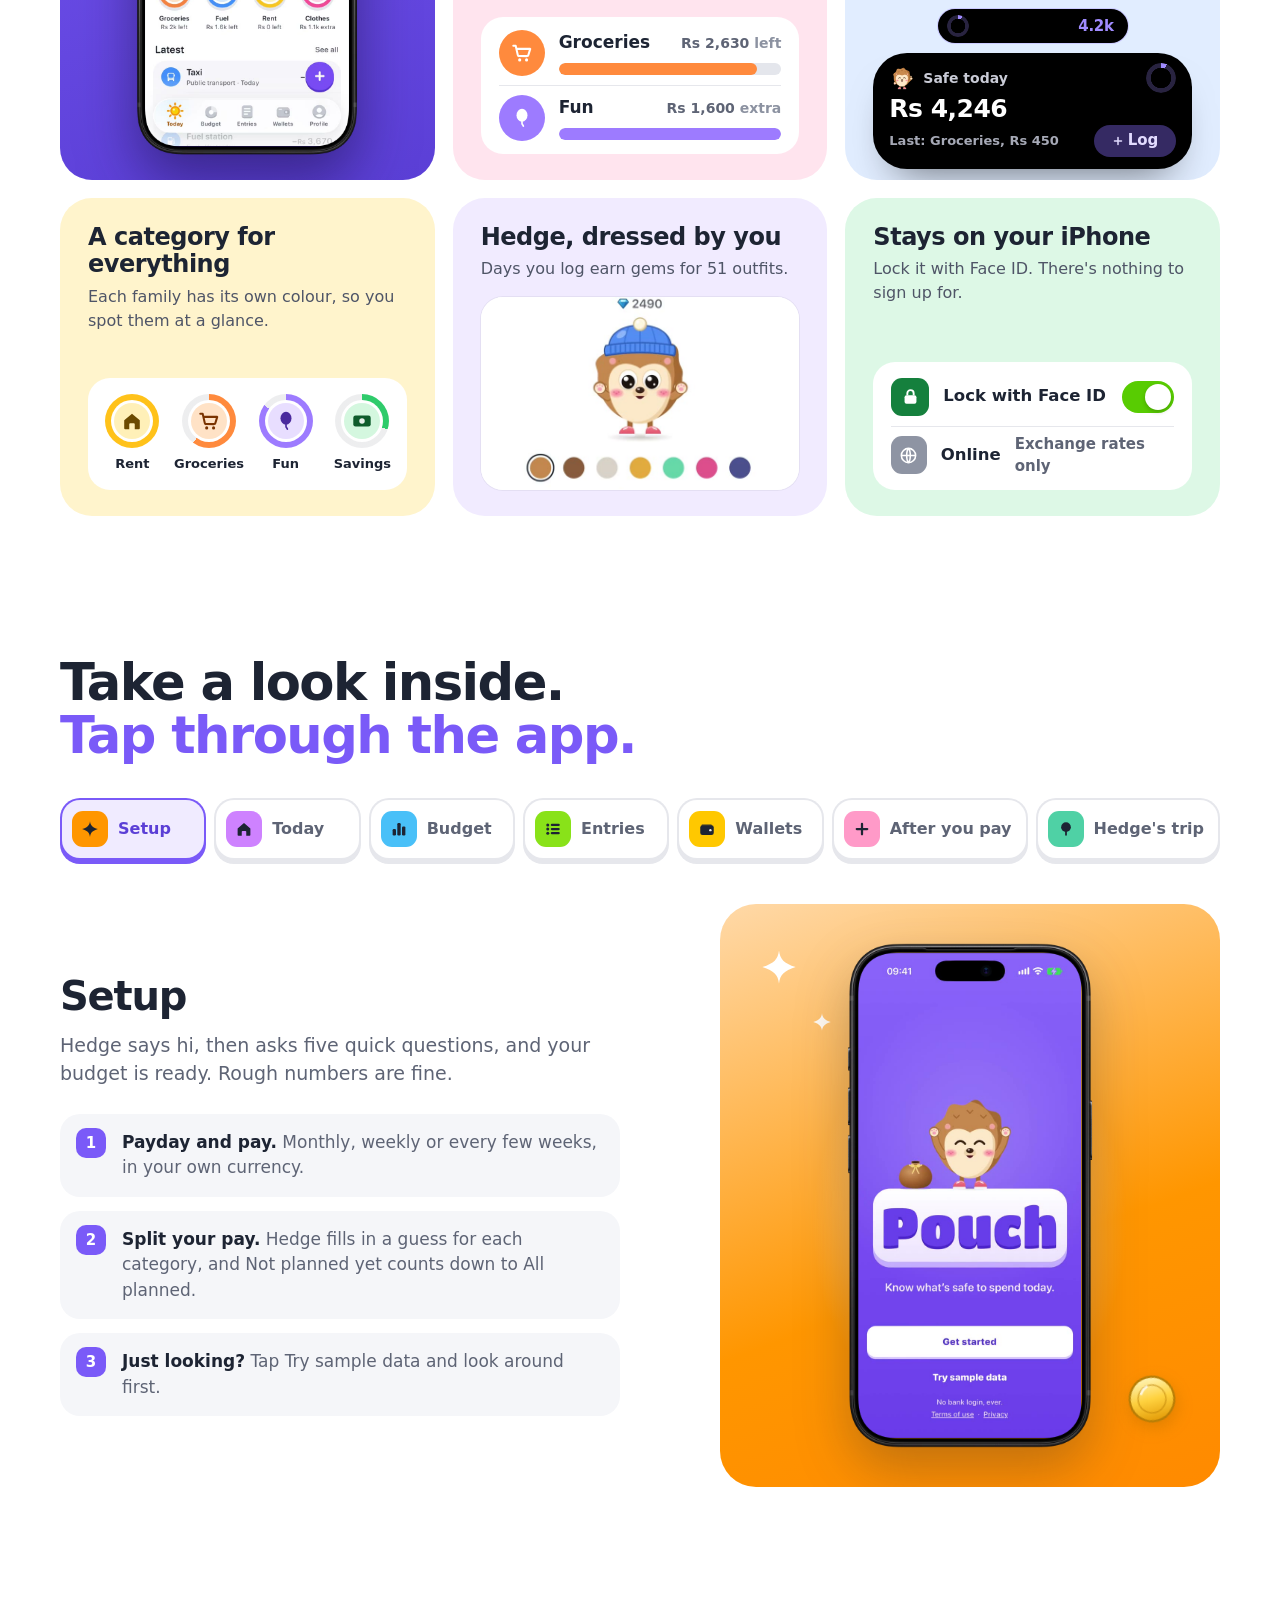
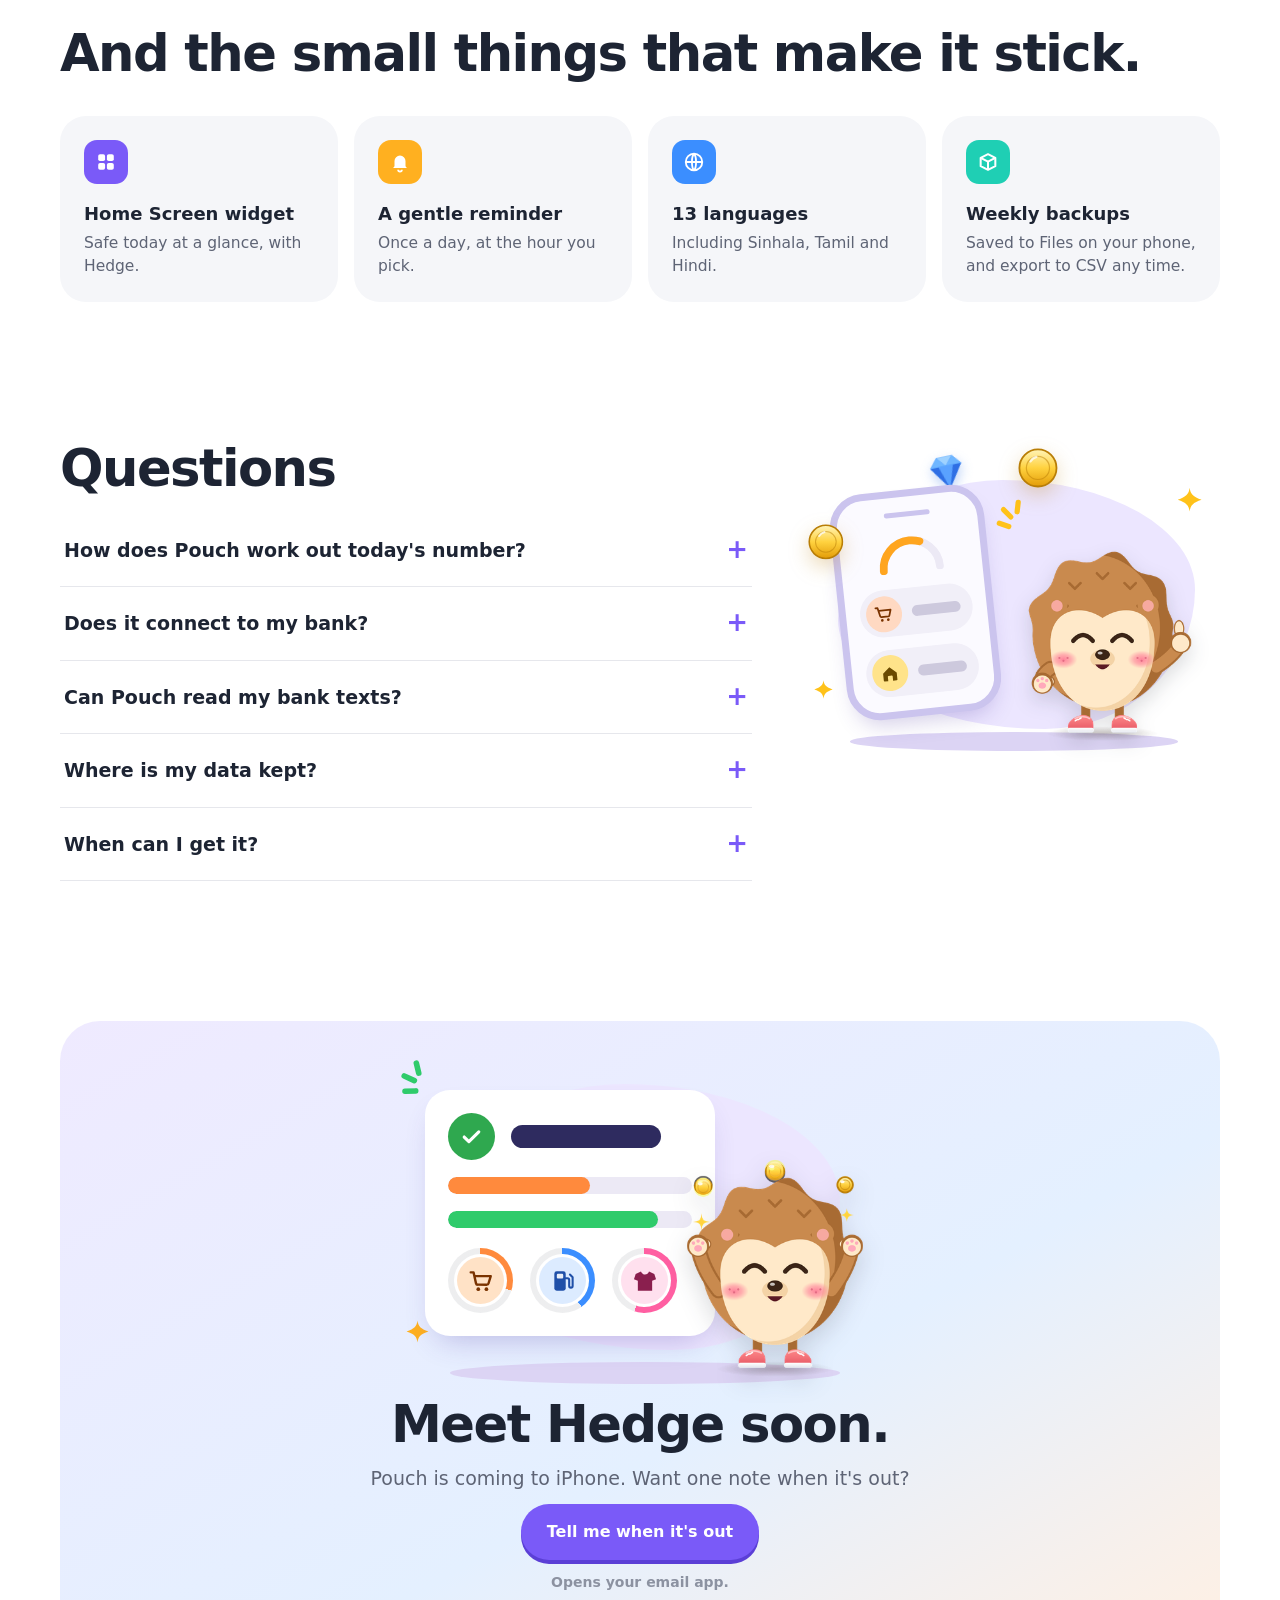
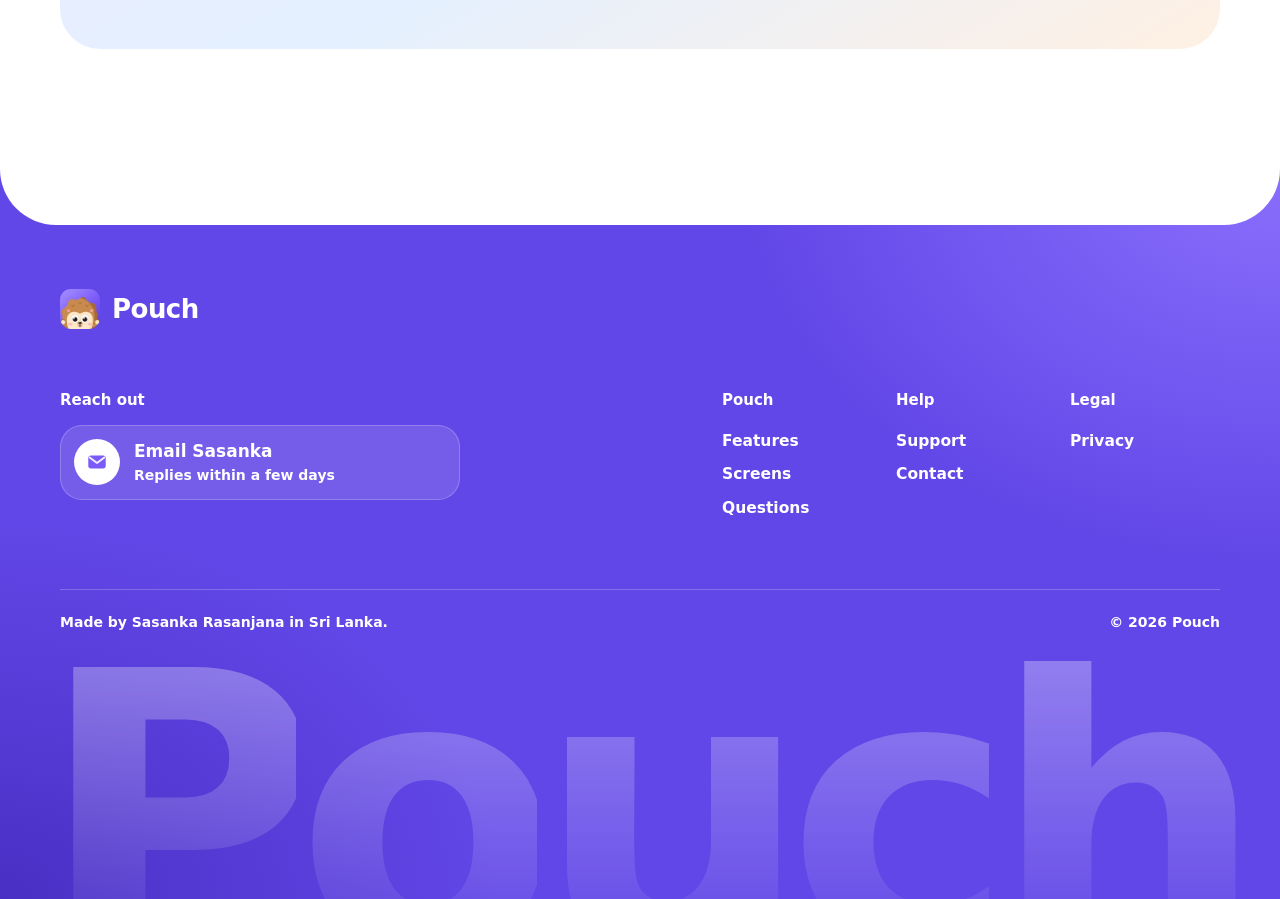
==== commit cecbaad1: "Hedge's trip tab: a clip of the trip opening from Today A seventh screens tab with the new forest tr" ====
--- a/index.html
+++ b/index.html
@@ -19,7 +19,7 @@
 <link rel="apple-touch-icon" href="assets/icon-180.png">
 <link rel="canonical" href="https://sasankarasanjana29.github.io/hedge-site/">
 <script type="application/ld+json">{"@context": "https://schema.org", "@type": "MobileApplication", "name": "Pouch", "operatingSystem": "iOS", "applicationCategory": "FinanceApplication", "description": "A budgeting app for iPhone that shows what's safe to spend today, keeps every part of the month in its own category, and never asks for a bank login.", "url": "https://sasankarasanjana29.github.io/hedge-site/", "image": "https://sasankarasanjana29.github.io/hedge-site/assets/og.png", "inLanguage": ["en", "si", "ta", "hi", "bn", "es", "pt", "fr", "de", "ru", "ja", "zh", "id"], "author": {"@type": "Person", "name": "Sasanka Rasanjana"}}</script>
-<link rel="stylesheet" href="site.css?v=20261113c">
+<link rel="stylesheet" href="site.css?v=20261117a">
 </head>
 <body>
 
@@ -46,7 +46,8 @@
   <symbol id="i-grid"viewBox="0 0 24 24"><rect x="3.5" y="3.5" width="7.5" height="7.5" rx="2" fill="currentColor"/><rect x="13" y="3.5" width="7.5" height="7.5" rx="2" fill="currentColor"/><rect x="3.5" y="13" width="7.5" height="7.5" rx="2" fill="currentColor"/><rect x="13" y="13" width="7.5" height="7.5" rx="2" fill="currentColor"/></symbol>
   <symbol id="i-chart" viewBox="0 0 24 24"><rect x="3.5" y="12" width="4.5" height="8.5" rx="1.6" fill="currentColor"/><rect x="9.75" y="4" width="4.5" height="16.5" rx="1.6" fill="currentColor"/><rect x="16" y="8.5" width="4.5" height="12" rx="1.6" fill="currentColor"/></symbol>
   <symbol id="i-list" viewBox="0 0 24 24"><g fill="currentColor"><circle cx="5" cy="6.5" r="2"/><circle cx="5" cy="12" r="2"/><circle cx="5" cy="17.5" r="2"/><rect x="9" y="5" width="12" height="3" rx="1.5"/><rect x="9" y="10.5" width="12" height="3" rx="1.5"/><rect x="9" y="16" width="12" height="3" rx="1.5"/></g></symbol>
-  <symbol id="i-wallet" viewBox="0 0 24 24"><path d="M5 5.5h12a1.5 1.5 0 0 1 1.5 1.5v1H5.5a1 1 0 0 1 0-2" fill="currentColor" opacity=".6"/><rect x="3" y="7" width="18" height="13" rx="3" fill="currentColor"/><circle cx="16.5" cy="13.5" r="1.6" fill="#fff" opacity=".9"/></symbol>
+  <symbol id="i-tree" viewBox="0 0 24 24"><circle cx="12" cy="9.5" r="6.5" fill="currentColor"/><rect x="10.8" y="13" width="2.4" height="8" rx="1.2" fill="currentColor"/></symbol>
+<symbol id="i-wallet" viewBox="0 0 24 24"><path d="M5 5.5h12a1.5 1.5 0 0 1 1.5 1.5v1H5.5a1 1 0 0 1 0-2" fill="currentColor" opacity=".6"/><rect x="3" y="7" width="18" height="13" rx="3" fill="currentColor"/><circle cx="16.5" cy="13.5" r="1.6" fill="#fff" opacity=".9"/></symbol>
   <symbol id="i-chev" viewBox="0 0 24 24"><path d="M14.5 5.5 8 12l6.5 6.5" fill="none" stroke="currentColor" stroke-width="2.6" stroke-linecap="round" stroke-linejoin="round"/></symbol>
   <symbol id="i-mail" viewBox="0 0 24 24"><rect x="2.5" y="5" width="19" height="14" rx="3" fill="currentColor"/><path d="m4 7 8 6 8-6" fill="none" stroke="#fff" stroke-width="2" stroke-linecap="round" stroke-linejoin="round" opacity=".9"/></symbol>
 </svg>
@@ -202,6 +203,7 @@
       <button class="tab" role="tab" id="tab-entries" aria-selected="false" aria-controls="entries" tabindex="-1"><span class="tab-dot" style="background:#89E219"><svg><use href="#i-list"/></svg></span>Entries</button>
       <button class="tab" role="tab" id="tab-wallets" aria-selected="false" aria-controls="wallets" tabindex="-1"><span class="tab-dot" style="background:#FFC800"><svg><use href="#i-wallet"/></svg></span>Wallets</button>
       <button class="tab" role="tab" id="tab-after-you-pay" aria-selected="false" aria-controls="after-you-pay" tabindex="-1"><span class="tab-dot" style="background:#FF9AC8"><svg><use href="#i-plus"/></svg></span>After you pay</button>
+      <button class="tab" role="tab" id="tab-trip" aria-selected="false" aria-controls="trip" tabindex="-1"><span class="tab-dot" style="background:#4FD1A5"><svg><use href="#i-tree"/></svg></span>Hedge's trip</button>
     </div>
     <div class="panel on" id="setup" role="tabpanel" aria-labelledby="tab-setup">
       <div class="panel-copy">
@@ -274,6 +276,18 @@
         </ol>
       </div>
       <div class="stage st-pink"><svg class="deco k1" aria-hidden="true"><use href="#sparkle"/></svg><svg class="deco k2" aria-hidden="true"><use href="#sparkle"/></svg><svg class="deco cn" aria-hidden="true"><use href="#coin"/></svg><figure class="phone"><img src="assets/screen-paste.webp" alt="New entry with a Paste bank text row, offered right after a bank text was copied" width="402" height="874" loading="lazy"></figure></div>
+    </div>
+    <div class="panel" id="trip" role="tabpanel" aria-labelledby="tab-trip">
+      <div class="panel-copy">
+        <h3>Hedge's trip</h3>
+        <p>Tap Hedge on Today and his trip opens. Every day you track is a step on his walk through the woods.</p>
+        <ol class="points">
+          <li><b>A neighbour every week.</b> Seven tracked days and he reaches the next one, each with a dry little money story.</li>
+          <li><b>A new home every fourth stop.</b> The trail runs on through meadows, ponds and a village, up to the snow.</li>
+          <li><b>Steps are never taken back.</b> Quiet days count too. What's still ahead waits under the clouds.</li>
+        </ol>
+      </div>
+      <div class="stage st-mint"><svg class="deco k1" aria-hidden="true"><use href="#sparkle"/></svg><svg class="deco k2" aria-hidden="true"><use href="#sparkle"/></svg><svg class="deco cn" aria-hidden="true"><use href="#coin"/></svg><figure class="phone"><video class="clip" src="assets/clip-trip.mp4?v=1" poster="assets/clip-trip.jpg?v=1" muted loop playsinline preload="metadata" aria-label="Tapping Hedge on Today opens his trip: a forest trail with Hedge and the rabbit in a clearing and clouds over what's ahead; closing it brings him back to Today"></video></figure></div>
     </div>
   </section>
 
--- a/site.css
+++ b/site.css
@@ -516,7 +516,7 @@
    Copy sits on white so it reads like the rest of the page; the colour lives on a flat stage that holds the
    whole phone. Only the tabs get the app's chunky press: a face on a base of the same shape, 4pt lower. */
 .screens { margin-top: 140px; }
-.tabs { display: grid; grid-template-columns: repeat(6, minmax(0, 1fr)); gap: 12px; margin-top: 36px; padding: 2px 2px 6px; }
+.tabs { display: grid; grid-template-columns: repeat(7, minmax(max-content, 1fr)); gap: 12px; margin-top: 36px; padding: 2px 2px 6px; }
 .tab { display: flex; align-items: center; gap: 10px; min-width: 0; height: 58px; padding: 0 14px 0 10px; border: 0; border-radius: 18px; background: #fff; box-shadow: 0 0 0 2px var(--line), 0 4px 0 2px var(--line); color: var(--soft); font: inherit; font-weight: 800; font-size: 16px; white-space: nowrap; cursor: pointer; transition: transform .1s ease, box-shadow .1s ease, background .15s ease, color .15s ease; }
 .tab:hover { color: var(--ink); }
 .tab:active { transform: translateY(4px); box-shadow: 0 0 0 2px var(--line), 0 0 0 2px var(--line); }
@@ -544,6 +544,7 @@
 .st-gold { background: linear-gradient(160deg, #FFE88A, #FFC800 60%, #FFB300); }
 .st-pink { background: linear-gradient(160deg, #FFD6E9, #FF9AC8 60%, #FF7BB5); }
 .st-orange { background: linear-gradient(160deg, #FFD9A8, #FF9600 60%, #FF8A00); }
+.st-mint { background: linear-gradient(160deg, #C8F5E4, #4FD1A5 60%, #2EC193); }
 /* Two white sparkles and a coin, as in the app's own moments */
 .deco { position: absolute; z-index: -1; pointer-events: none; }
 .stage .k1 { left: 40px; top: 44px; width: 38px; height: 38px; color: #fff; }
@@ -572,7 +573,7 @@
 .footer :focus-visible { outline-color: #fff; }
 
 /* Six tabs: equal columns while they fit, then each as wide as its label, then a row that scrolls */
-@media (max-width: 1180px) { .tabs { grid-template-columns: repeat(6, auto); } }
+@media (max-width: 1180px) { .tabs { grid-template-columns: repeat(7, auto); } }
 @media (max-width: 900px) and (min-width: 761px) {
   .tabs { grid-template-columns: none; grid-auto-flow: column; grid-auto-columns: max-content; overflow-x: auto; scrollbar-width: none; margin-left: -20px; margin-right: -20px; padding: 2px 20px 8px; }
   .tabs::-webkit-scrollbar { display: none; }
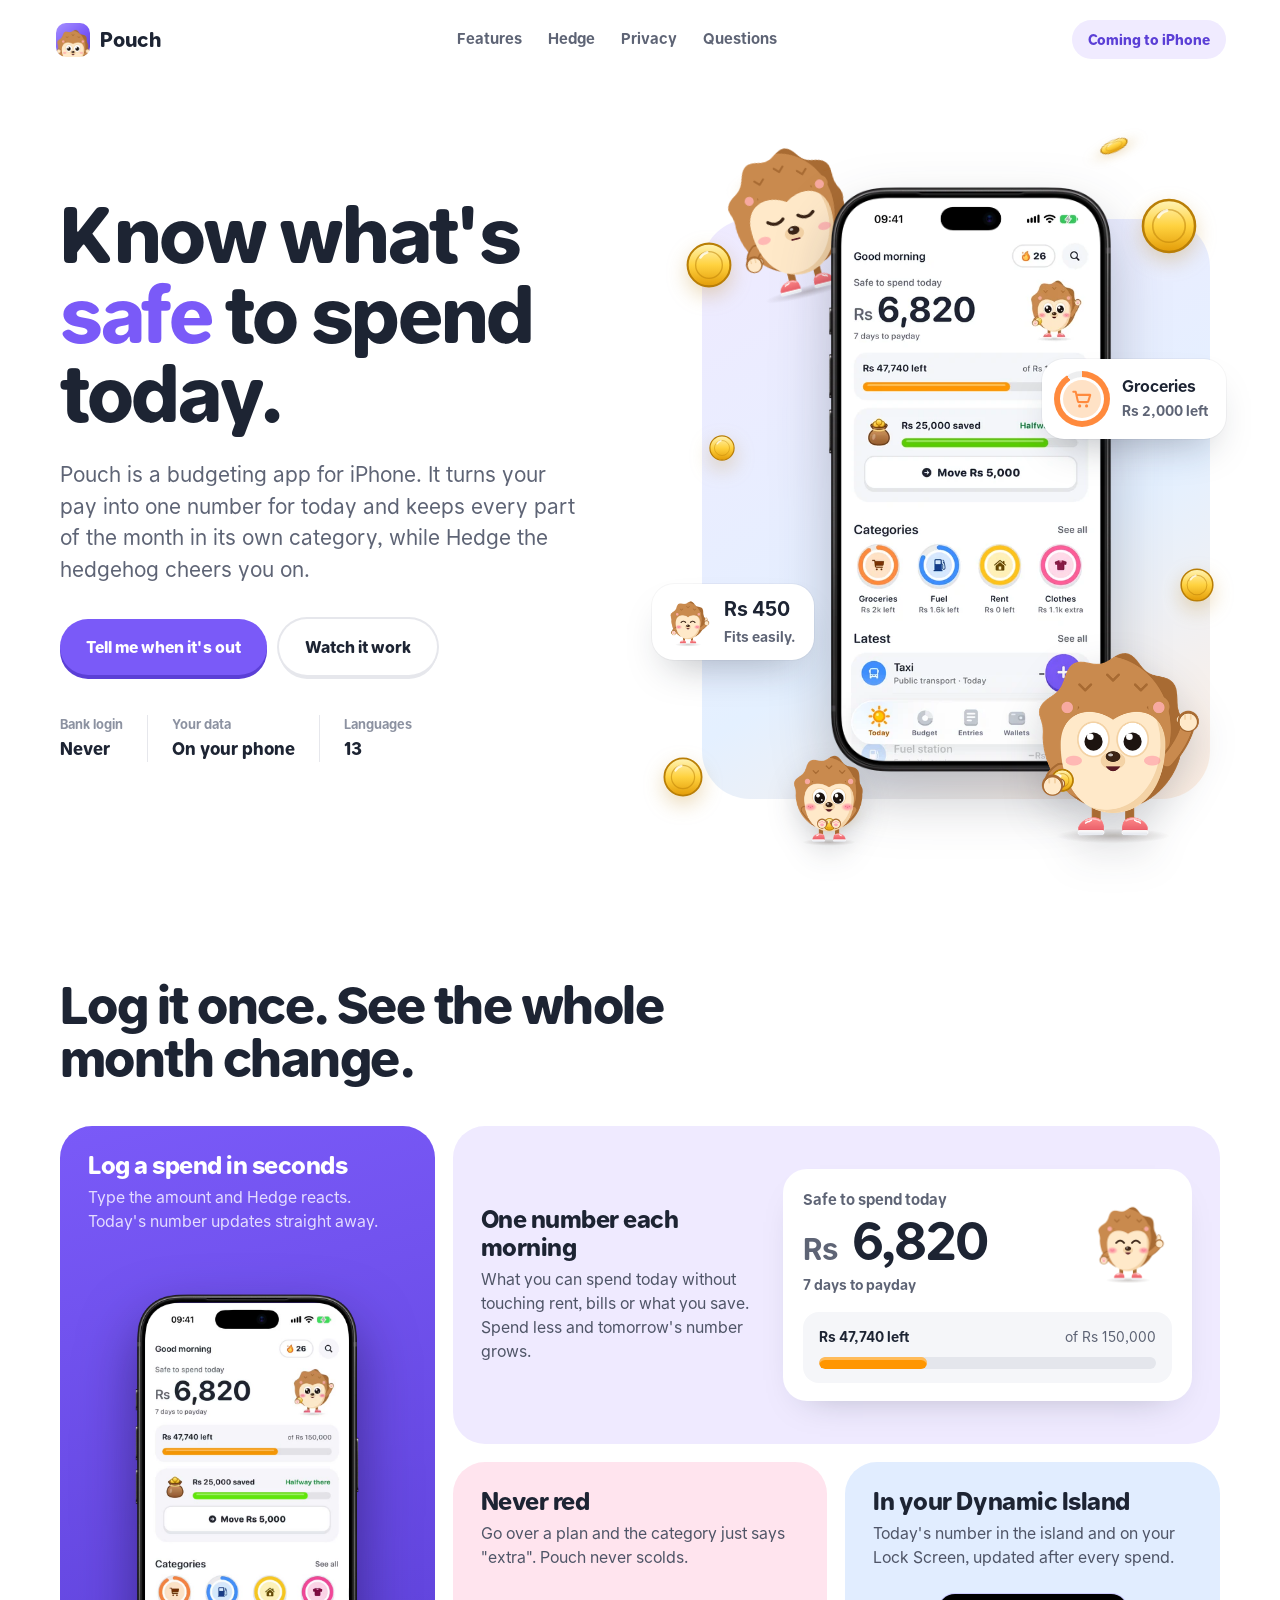
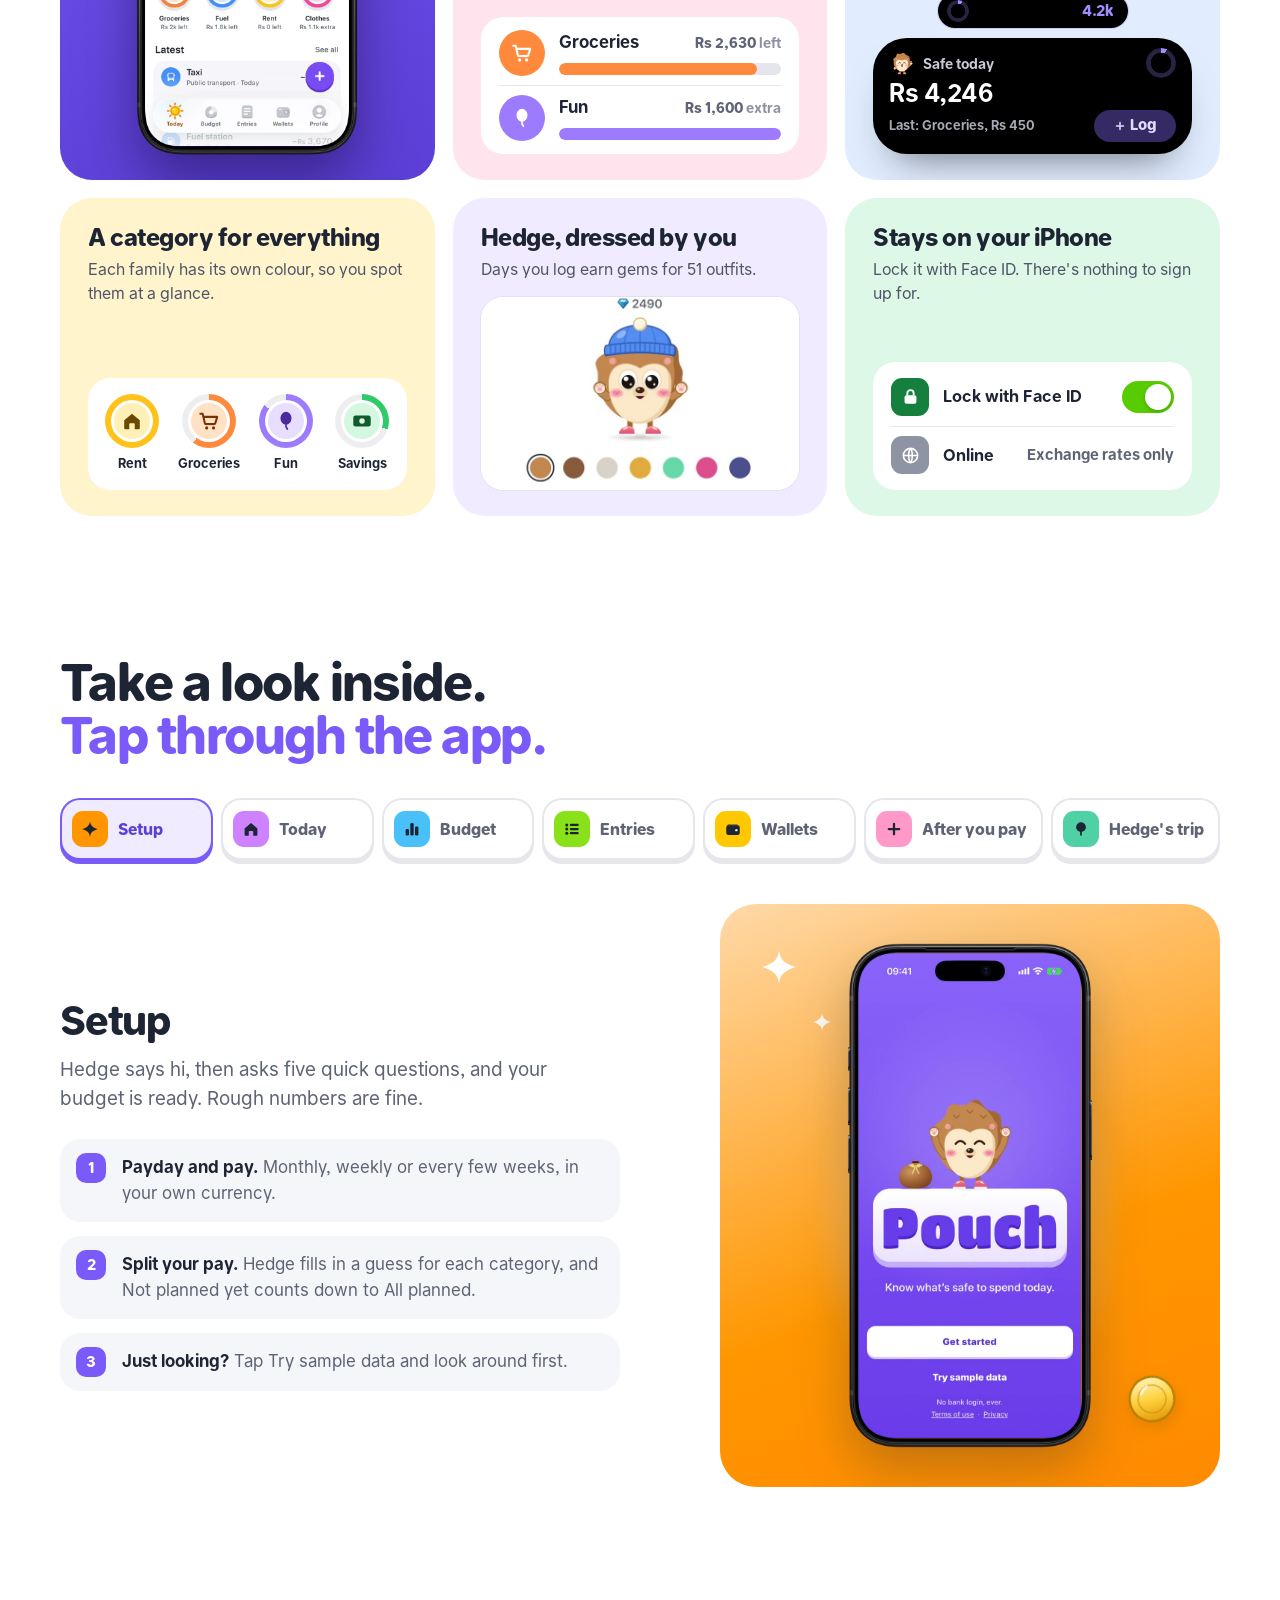
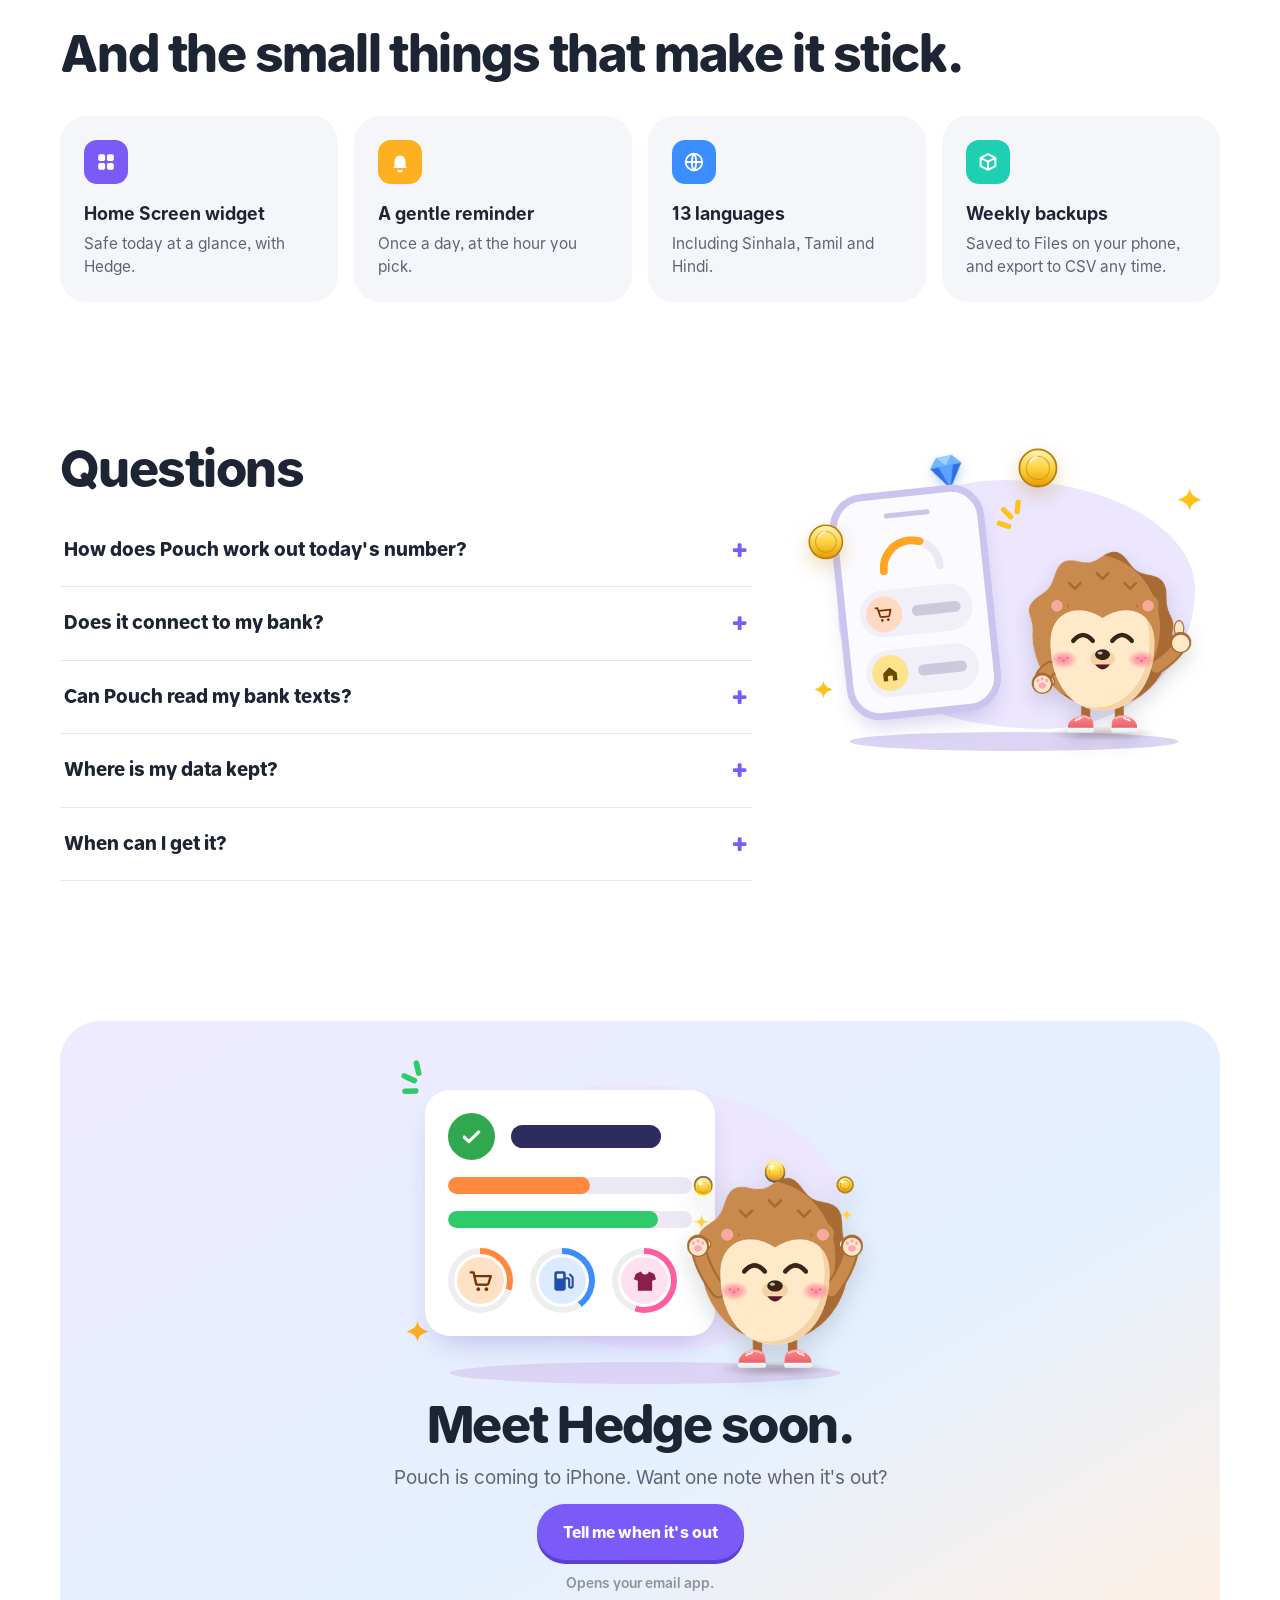
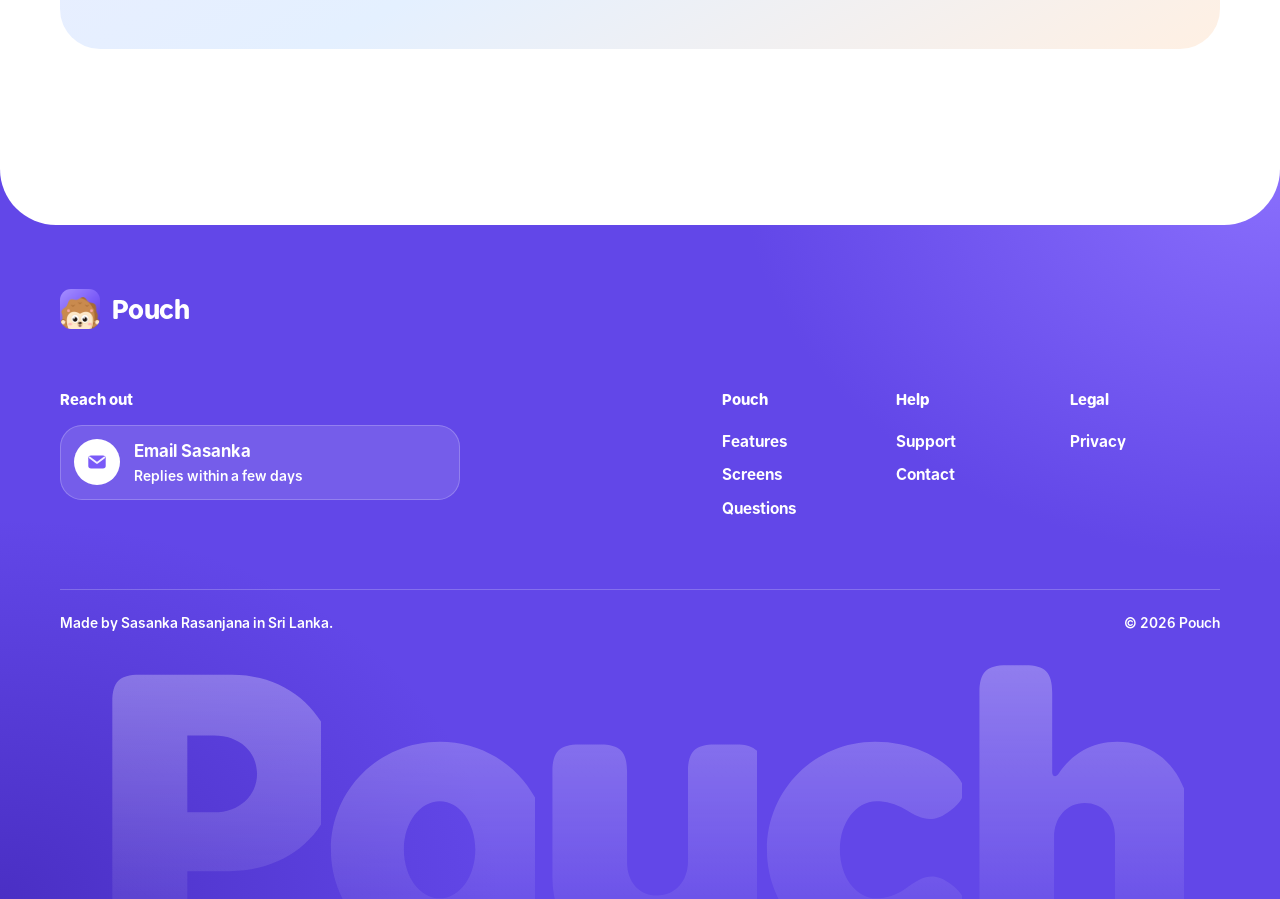
==== commit c9c2f414: "Allo for all text: the same friendly rounded face as the app, self-hosted Co-Authored-By: Claude Opu" ====
--- a/index.html
+++ b/index.html
@@ -19,7 +19,7 @@
 <link rel="apple-touch-icon" href="assets/icon-180.png">
 <link rel="canonical" href="https://sasankarasanjana29.github.io/hedge-site/">
 <script type="application/ld+json">{"@context": "https://schema.org", "@type": "MobileApplication", "name": "Pouch", "operatingSystem": "iOS", "applicationCategory": "FinanceApplication", "description": "A budgeting app for iPhone that shows what's safe to spend today, keeps every part of the month in its own category, and never asks for a bank login.", "url": "https://sasankarasanjana29.github.io/hedge-site/", "image": "https://sasankarasanjana29.github.io/hedge-site/assets/og.png", "inLanguage": ["en", "si", "ta", "hi", "bn", "es", "pt", "fr", "de", "ru", "ja", "zh", "id"], "author": {"@type": "Person", "name": "Sasanka Rasanjana"}}</script>
-<link rel="stylesheet" href="site.css?v=20261117a">
+<link rel="stylesheet" href="site.css?v=20261117b">
 </head>
 <body>
 
--- a/site.css
+++ b/site.css
@@ -1,7 +1,15 @@
 /* Pouch site, direction A (the user's pick): a clean hero with the app composed around the phone,
    then a bento of features where every card draws the real piece of the app in its own style
    (palette.ts colours, chunky buttons, pot rings, the Dynamic Island), then the screens explained.
-   No web fonts, no third parties, no emoji. */
+   No third parties, no emoji. One typeface, Allo (Josh Puckett, SIL Open Font License, fonts/Allo-OFL.txt),
+   served from this site: the same friendly rounded face as the app. */
+
+@font-face { font-family: "Allo"; font-style: normal; font-weight: 400; font-display: swap; src: url("fonts/Allo-Regular.woff2") format("woff2"); }
+@font-face { font-family: "Allo"; font-style: normal; font-weight: 500; font-display: swap; src: url("fonts/Allo-Medium.woff2") format("woff2"); }
+@font-face { font-family: "Allo"; font-style: normal; font-weight: 600; font-display: swap; src: url("fonts/Allo-SemiBold.woff2") format("woff2"); }
+@font-face { font-family: "Allo"; font-style: normal; font-weight: 700; font-display: swap; src: url("fonts/Allo-Bold.woff2") format("woff2"); }
+@font-face { font-family: "Allo"; font-style: normal; font-weight: 800; font-display: swap; src: url("fonts/Allo-ExtraBold.woff2") format("woff2"); }
+@font-face { font-family: "Allo"; font-style: normal; font-weight: 900; font-display: swap; src: url("fonts/Allo-Black.woff2") format("woff2"); }
 
 :root {
   --page: #FFFFFF;
@@ -19,7 +27,7 @@
 * { box-sizing: border-box; }
 html { scroll-behavior: smooth; -webkit-text-size-adjust: 100%; }
 @media (prefers-reduced-motion: reduce) { html { scroll-behavior: auto; } }
-body { margin: 0; background: var(--page); color: var(--ink); font: 17px/1.5 ui-rounded, "SF Pro Rounded", -apple-system, system-ui, "Segoe UI", Roboto, sans-serif; -webkit-font-smoothing: antialiased; }
+body { margin: 0; background: var(--page); color: var(--ink); font: 17px/1.5 "Allo", ui-rounded, "SF Pro Rounded", -apple-system, system-ui, "Segoe UI", Roboto, sans-serif; -webkit-font-smoothing: antialiased; }
 img { max-width: 100%; display: block; }
 a { color: inherit; }
 h1, h2, h3 { margin: 0; font-weight: 800; letter-spacing: -0.03em; line-height: 1.04; }
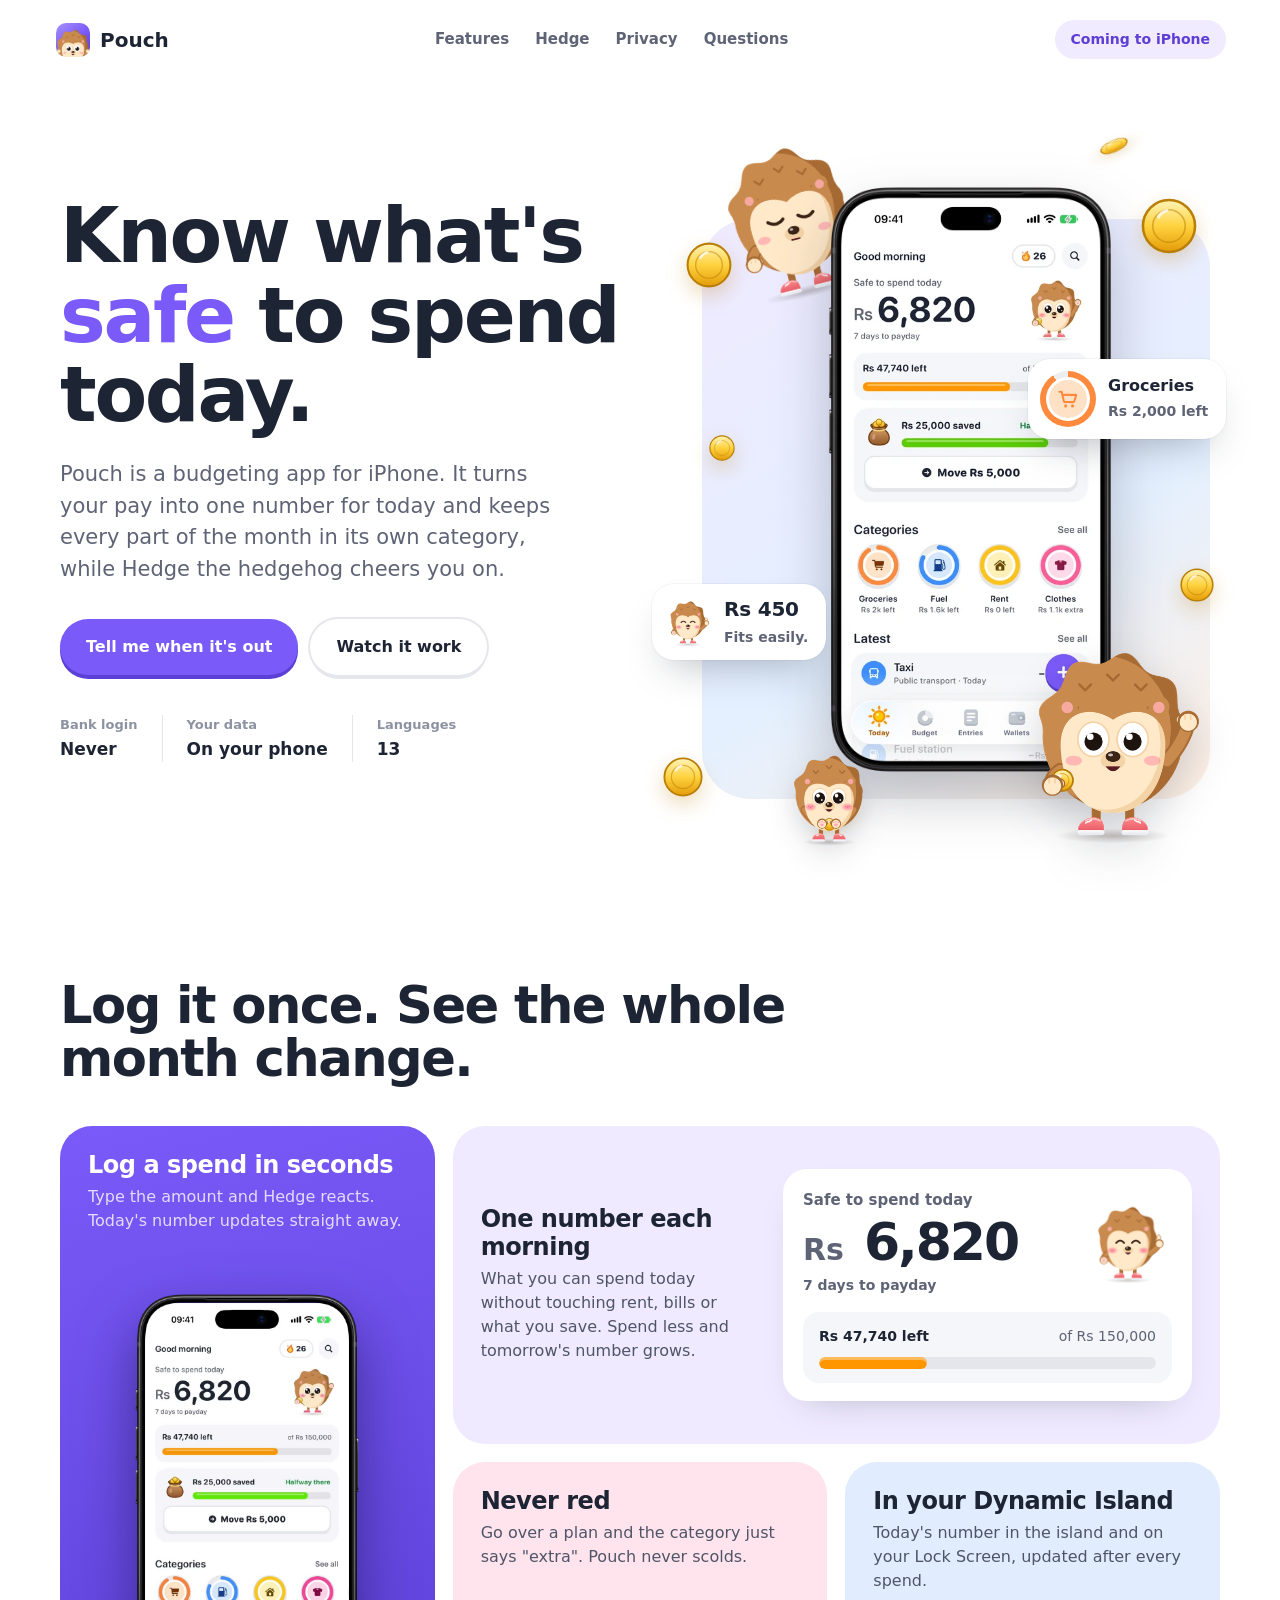
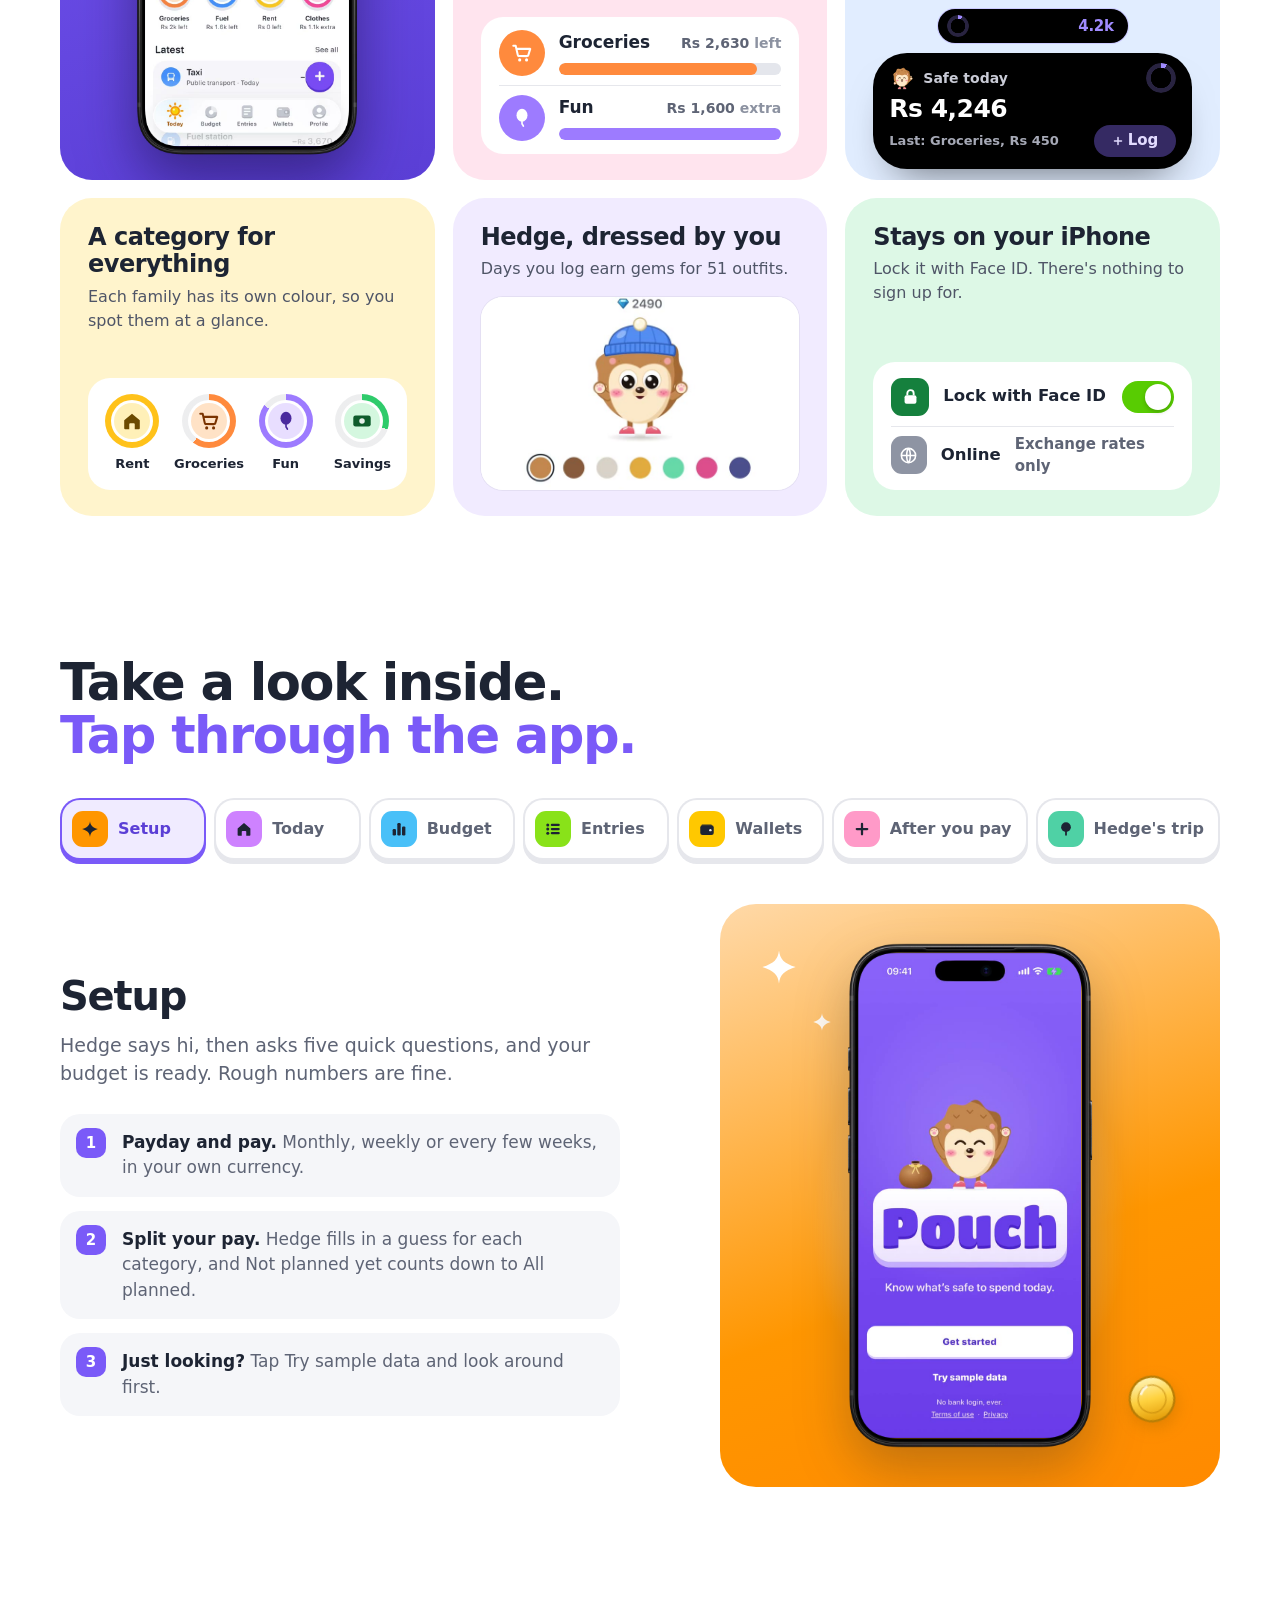
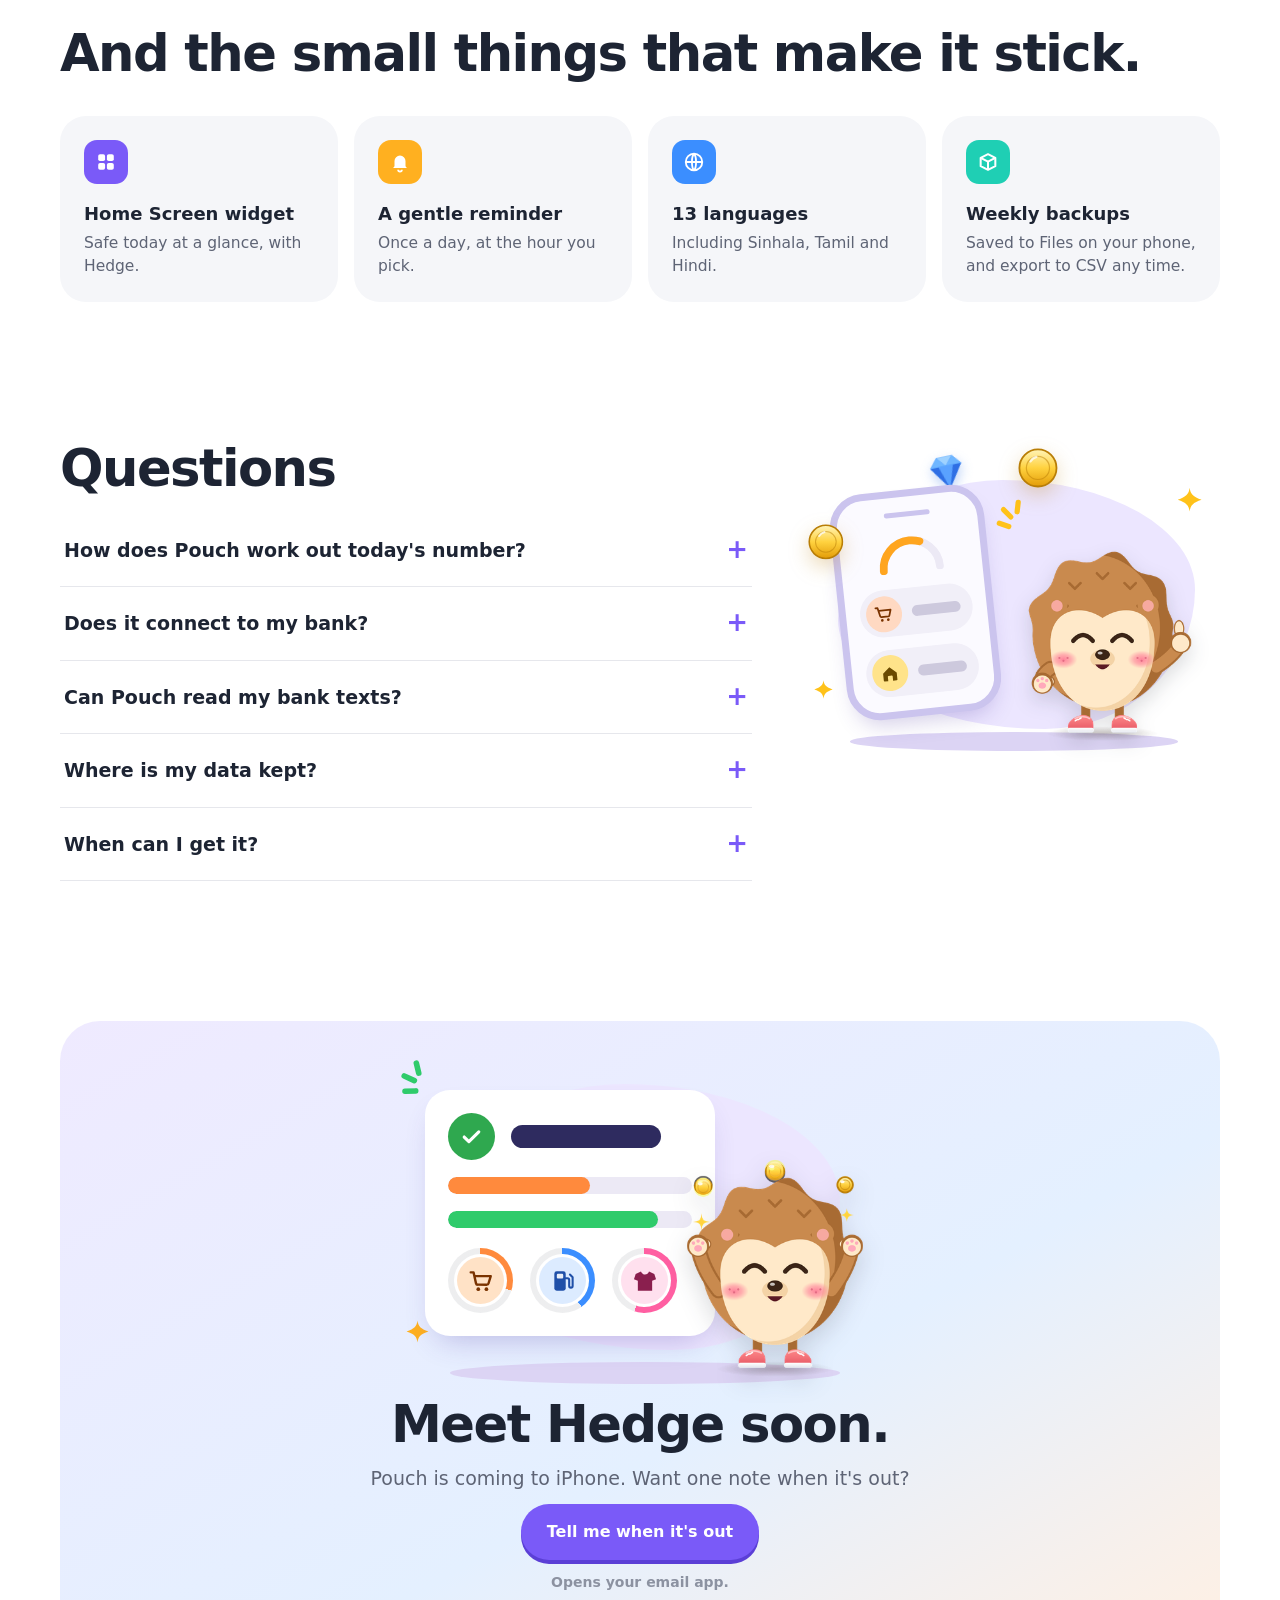
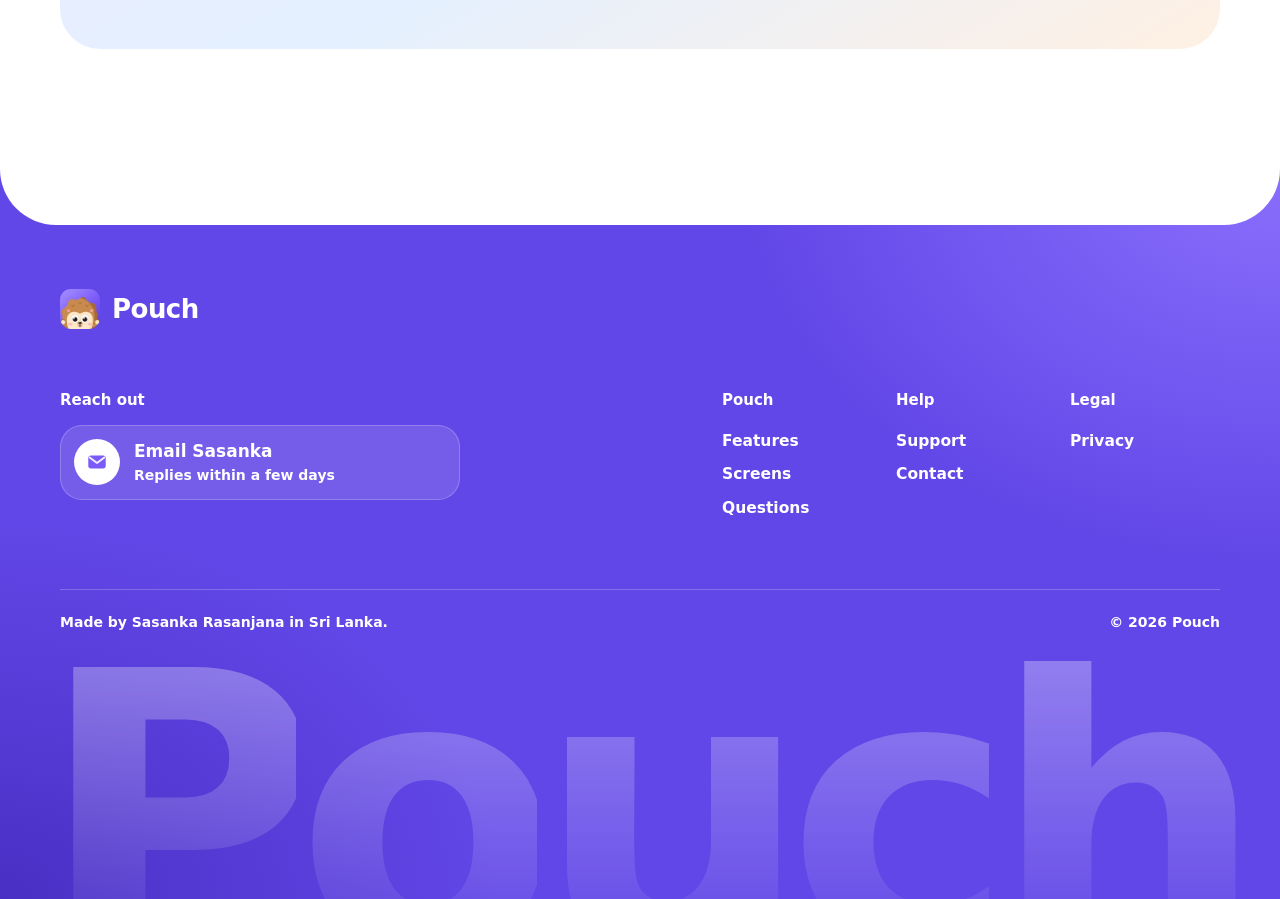
==== commit 03b4d419: "Revert "Allo for all text: the same friendly rounded face as the app, self-hosted" This reverts comm" ====
--- a/index.html
+++ b/index.html
@@ -19,7 +19,7 @@
 <link rel="apple-touch-icon" href="assets/icon-180.png">
 <link rel="canonical" href="https://sasankarasanjana29.github.io/hedge-site/">
 <script type="application/ld+json">{"@context": "https://schema.org", "@type": "MobileApplication", "name": "Pouch", "operatingSystem": "iOS", "applicationCategory": "FinanceApplication", "description": "A budgeting app for iPhone that shows what's safe to spend today, keeps every part of the month in its own category, and never asks for a bank login.", "url": "https://sasankarasanjana29.github.io/hedge-site/", "image": "https://sasankarasanjana29.github.io/hedge-site/assets/og.png", "inLanguage": ["en", "si", "ta", "hi", "bn", "es", "pt", "fr", "de", "ru", "ja", "zh", "id"], "author": {"@type": "Person", "name": "Sasanka Rasanjana"}}</script>
-<link rel="stylesheet" href="site.css?v=20261117b">
+<link rel="stylesheet" href="site.css?v=20261117a">
 </head>
 <body>
 
--- a/site.css
+++ b/site.css
@@ -1,15 +1,7 @@
 /* Pouch site, direction A (the user's pick): a clean hero with the app composed around the phone,
    then a bento of features where every card draws the real piece of the app in its own style
    (palette.ts colours, chunky buttons, pot rings, the Dynamic Island), then the screens explained.
-   No third parties, no emoji. One typeface, Allo (Josh Puckett, SIL Open Font License, fonts/Allo-OFL.txt),
-   served from this site: the same friendly rounded face as the app. */
-
-@font-face { font-family: "Allo"; font-style: normal; font-weight: 400; font-display: swap; src: url("fonts/Allo-Regular.woff2") format("woff2"); }
-@font-face { font-family: "Allo"; font-style: normal; font-weight: 500; font-display: swap; src: url("fonts/Allo-Medium.woff2") format("woff2"); }
-@font-face { font-family: "Allo"; font-style: normal; font-weight: 600; font-display: swap; src: url("fonts/Allo-SemiBold.woff2") format("woff2"); }
-@font-face { font-family: "Allo"; font-style: normal; font-weight: 700; font-display: swap; src: url("fonts/Allo-Bold.woff2") format("woff2"); }
-@font-face { font-family: "Allo"; font-style: normal; font-weight: 800; font-display: swap; src: url("fonts/Allo-ExtraBold.woff2") format("woff2"); }
-@font-face { font-family: "Allo"; font-style: normal; font-weight: 900; font-display: swap; src: url("fonts/Allo-Black.woff2") format("woff2"); }
+   No web fonts, no third parties, no emoji. */
 
 :root {
   --page: #FFFFFF;
@@ -27,7 +19,7 @@
 * { box-sizing: border-box; }
 html { scroll-behavior: smooth; -webkit-text-size-adjust: 100%; }
 @media (prefers-reduced-motion: reduce) { html { scroll-behavior: auto; } }
-body { margin: 0; background: var(--page); color: var(--ink); font: 17px/1.5 "Allo", ui-rounded, "SF Pro Rounded", -apple-system, system-ui, "Segoe UI", Roboto, sans-serif; -webkit-font-smoothing: antialiased; }
+body { margin: 0; background: var(--page); color: var(--ink); font: 17px/1.5 ui-rounded, "SF Pro Rounded", -apple-system, system-ui, "Segoe UI", Roboto, sans-serif; -webkit-font-smoothing: antialiased; }
 img { max-width: 100%; display: block; }
 a { color: inherit; }
 h1, h2, h3 { margin: 0; font-weight: 800; letter-spacing: -0.03em; line-height: 1.04; }
